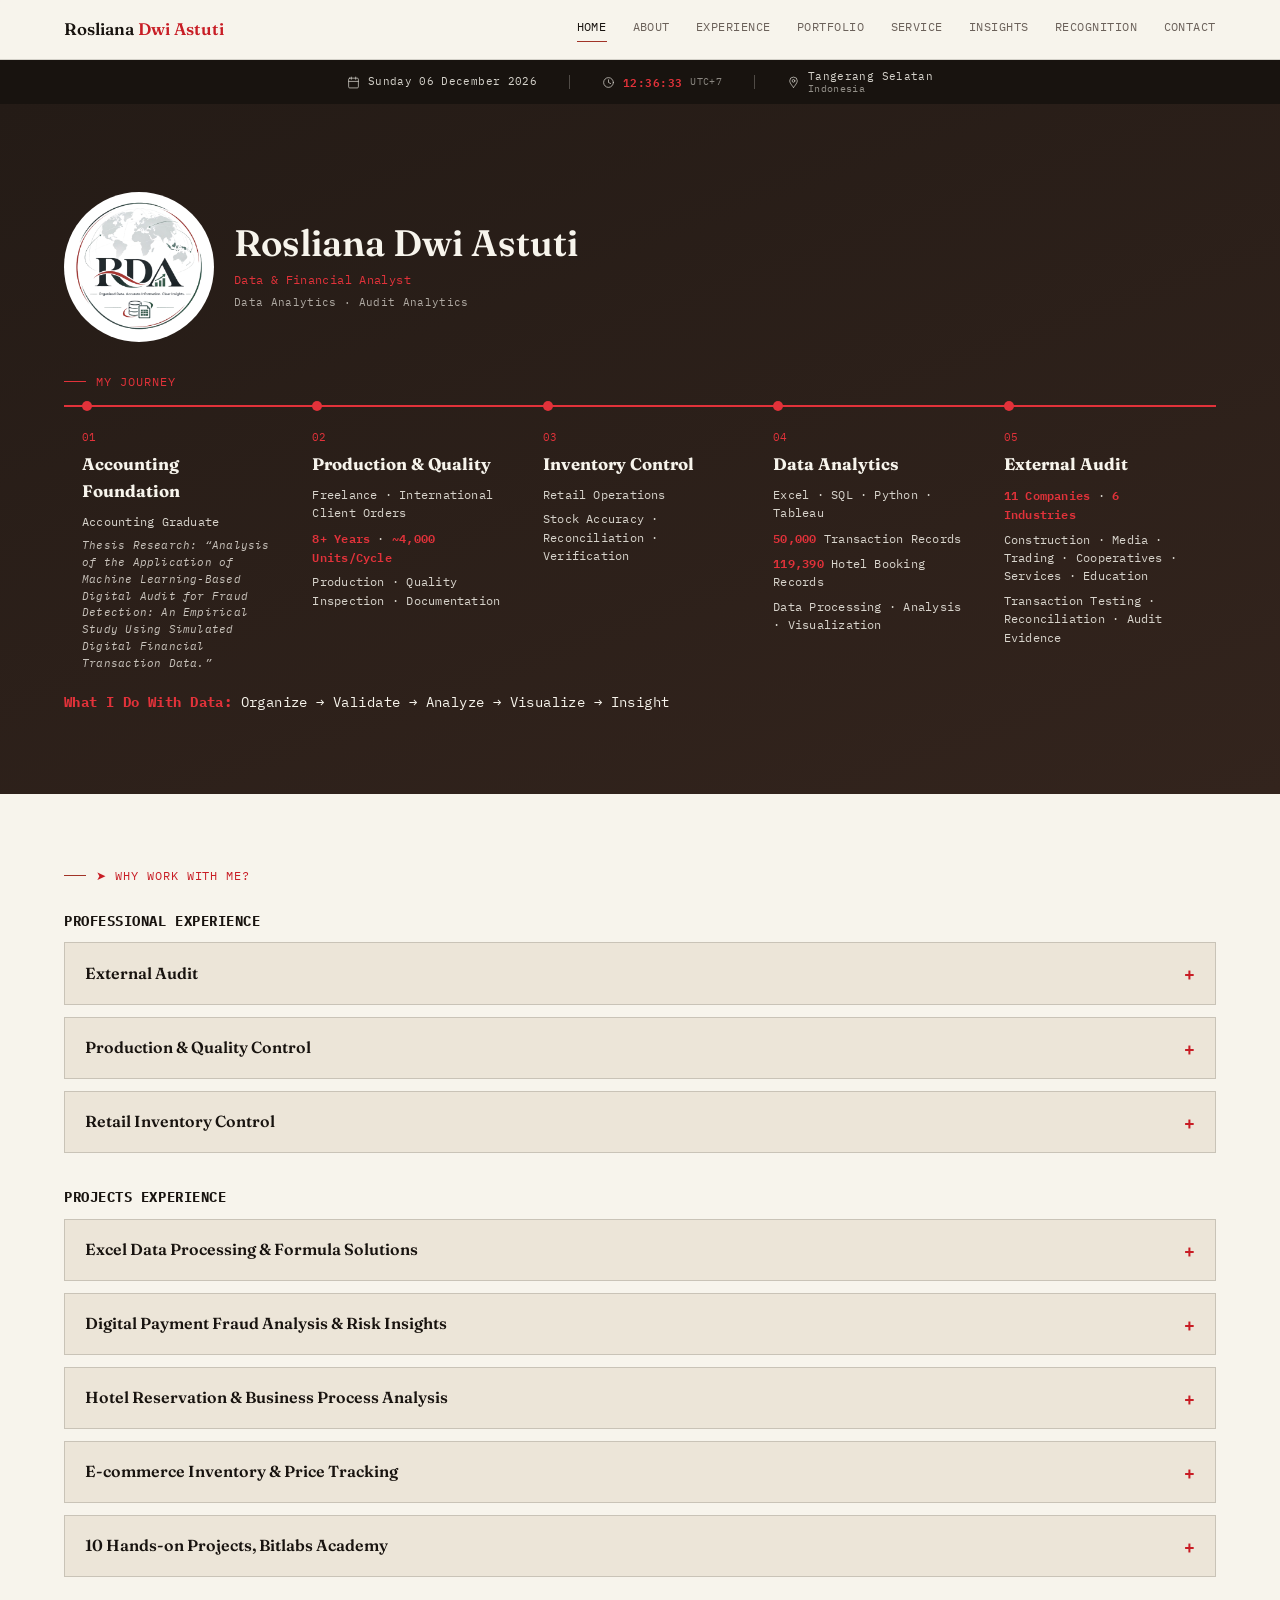
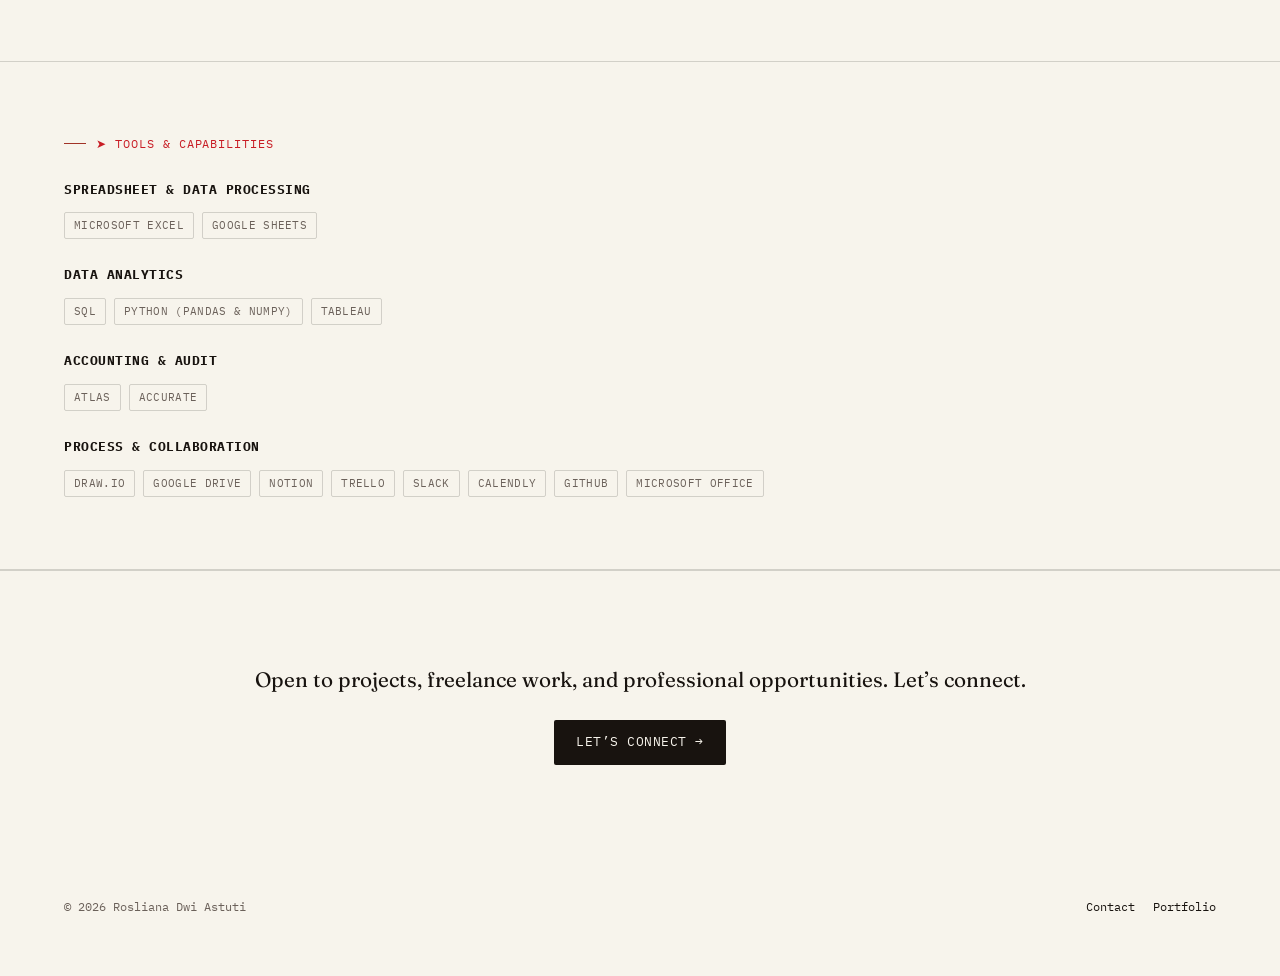
==== index.html @ bf55c3ec "Update index.html" ====
<!DOCTYPE html>
<html lang="en">
<head>
<meta charset="UTF-8">
<meta name="viewport" content="width=device-width, initial-scale=1.0">
<title>Rosliana Dwi Astuti | Data Processing &amp; Data Entry Specialist</title>
<meta name="description" content="Data & Financial Analyst with hands-on experience in external audit, data analytics, inventory control, and production operations.">
<link rel="stylesheet" href="style.css">
</head>
<body>

<header class="site-nav">
  <div class="nav-inner">
    <a href="index.html" class="brand">Rosliana <span>Dwi Astuti</span></a>
    <button class="nav-toggle" aria-label="Open menu">&#8801;</button>
    <nav class="links">
      <a href="index.html" class="active">Home</a>
      <a href="about.html">About</a>
      <a href="experience.html">Experience</a>
      <a href="portfolio.html">Portfolio</a>
      <a href="service.html">Service</a>
      <a href="insights.html">Insights</a>
      <a href="recognition.html">Recognition</a>
      <a href="contact.html">Contact</a>
    </nav>
  </div>
</header>

<div class="status-bar">
  <div class="status-bar-inner">
    <div class="status-item status-date">
      <span class="status-icon"><svg viewBox="0 0 24 24"><rect x="3" y="4" width="18" height="18" rx="2"></rect><line x1="16" y1="2" x2="16" y2="6"></line><line x1="8" y1="2" x2="8" y2="6"></line><line x1="3" y1="10" x2="21" y2="10"></line></svg></span>
      <span id="status-date-text">Wednesday, 10 September 2026</span>
    </div>
    <div class="status-sep"></div>
    <div class="status-item status-time">
      <span class="status-icon"><svg viewBox="0 0 24 24"><circle cx="12" cy="12" r="9"></circle><polyline points="12 7 12 12 16 14"></polyline></svg></span>
      <strong id="status-time-text">00:00:00</strong>
      <span class="status-tz">UTC+7</span>
    </div>
    <div class="status-sep"></div>
    <div class="status-item status-location">
      <span class="status-icon"><svg viewBox="0 0 24 24"><path d="M12 21s-7-7.5-7-12a7 7 0 0 1 14 0c0 4.5-7 12-7 12z"></path><circle cx="12" cy="9" r="2.5"></circle></svg></span>
      <span class="status-location-text"><span>Tangerang Selatan</span><span>Indonesia</span></span>
    </div>
  </div>
</div>

<section class="hero-dark">
  <div class="wrap">
    <div class="hero-profile">
      <div class="hero-photo hero-logo"><img src="logo.png" alt="RDA — Rosliana Dwi Astuti logo"></div>
      <div class="hero-name">
        <h1>Rosliana Dwi Astuti</h1>
        <div class="role">Data &amp; Financial Analyst</div>
        <div class="role-sub">Data Analytics &middot; Audit Analytics</div>
      </div>
    </div>

    <div class="ref" style="margin-top:30px;">MY JOURNEY</div>
    <div class="timeline">
      <div class="timeline-item">
        <span class="stage-num">01</span>
        <h4>Accounting Foundation</h4>
        <p>Accounting Graduate</p>
        <p class="thesis">Thesis Research: &ldquo;Analysis of the Application of Machine Learning-Based Digital Audit for Fraud Detection: An Empirical Study Using Simulated Digital Financial Transaction Data.&rdquo;</p>
      </div>
      <div class="timeline-item">
        <span class="stage-num">02</span>
        <h4>Production &amp; Quality</h4>
        <p>Freelance &middot; International Client Orders</p>
        <p><strong>8+ Years</strong> &middot; <strong>~4,000 Units/Cycle</strong></p>
        <p>Production &middot; Quality Inspection &middot; Documentation</p>
      </div>
      <div class="timeline-item">
        <span class="stage-num">03</span>
        <h4>Inventory Control</h4>
        <p>Retail Operations</p>
        <p>Stock Accuracy &middot; Reconciliation &middot; Verification</p>
      </div>
      <div class="timeline-item">
        <span class="stage-num">04</span>
        <h4>Data Analytics</h4>
        <p>Excel &middot; SQL &middot; Python &middot; Tableau</p>
        <p><strong>50,000</strong> Transaction Records</p>
        <p><strong>119,390</strong> Hotel Booking Records</p>
        <p>Data Processing &middot; Analysis &middot; Visualization</p>
      </div>
      <div class="timeline-item">
        <span class="stage-num">05</span>
        <h4>External Audit</h4>
        <p><strong>11 Companies</strong> &middot; <strong>6 Industries</strong></p>
        <p>Construction &middot; Media &middot; Trading &middot; Cooperatives &middot; Services &middot; Education</p>
        <p>Transaction Testing &middot; Reconciliation &middot; Audit Evidence</p>
      </div>
    </div>

    <p class="data-flow"><strong>What I Do With Data:</strong> Organize &rarr; Validate &rarr; Analyze &rarr; Visualize &rarr; Insight</p>
  </div>
</section>

<section class="block">
  <div class="wrap">
    <div class="ref">&#10148; WHY WORK WITH ME?</div>

    <h3 style="font-family:var(--font-mono); font-size:0.85rem; letter-spacing:0.04em; text-transform:uppercase; color:var(--navy); margin:26px 0 10px;">Professional Experience</h3>

    <details class="accordion">
      <summary>External Audit</summary>
      <div class="body">
        <p style="color:var(--slate); margin:0 0 8px;">11 companies &middot; 6 industries &middot; diverse business &amp; financial contexts</p>
        <p style="margin:0 0 16px;">Transaction Testing &middot; Reconciliation &middot; Document Verification &middot; Audit Evidence</p>
        <a href="experience.html" class="card-link">See full detail on the Experience page &rarr;</a>
      </div>
    </details>

    <details class="accordion">
      <summary>Production &amp; Quality Control</summary>
      <div class="body">
        <p style="color:var(--slate); margin:0 0 8px;">International client projects &middot; ~4,000 units/cycle &middot; 8+ years</p>
        <p style="margin:0 0 16px;">Production &middot; Quality Inspection &middot; Documentation &middot; Client Requirements</p>
        <a href="experience.html" class="card-link">See full detail on the Experience page &rarr;</a>
      </div>
    </details>

    <details class="accordion">
      <summary>Retail Inventory Control</summary>
      <div class="body">
        <p style="color:var(--slate); margin:0 0 8px;">Retail operations &middot; stock accuracy &middot; traceable records</p>
        <p style="margin:0 0 16px;">Stock Counting &middot; Reconciliation &middot; Verification &middot; Discrepancy Investigation</p>
        <a href="experience.html" class="card-link">See full detail on the Experience page &rarr;</a>
      </div>
    </details>

    <h3 style="font-family:var(--font-mono); font-size:0.85rem; letter-spacing:0.04em; text-transform:uppercase; color:var(--navy); margin:34px 0 10px;">Projects Experience</h3>

    <details class="accordion">
      <summary>Excel Data Processing &amp; Formula Solutions</summary>
      <div class="body">
        <p style="color:var(--slate); margin:0 0 8px;">Excel &amp; Google Sheets &middot; structured data &middot; formula based processing</p>
        <p style="margin:0 0 16px;">Data Entry &middot; Data Cleaning &middot; WhatsApp-to-Table &middot; Validation &middot; Reporting &middot; Interactive Monitoring</p>
        <a href="portfolio.html" class="card-link">See full detail on the Portfolio page &rarr;</a>
      </div>
    </details>

    <details class="accordion">
      <summary>Digital Payment Fraud Analysis &amp; Risk Insights</summary>
      <div class="body">
        <p style="color:var(--slate); margin:0 0 8px;">50,000 transaction records &middot; fraud risk analysis &middot; SQL monitoring</p>
        <p style="margin:0 0 16px;">Data Cleaning &middot; Feature Engineering &middot; Risk Indicators &middot; SQL Analysis</p>
        <a href="portfolio.html" class="card-link">See full detail on the Portfolio page &rarr;</a>
      </div>
    </details>

    <details class="accordion">
      <summary>Hotel Reservation &amp; Business Process Analysis</summary>
      <div class="body">
        <p style="color:var(--slate); margin:0 0 8px;">119,390 booking records &middot; Python &amp; SQL &middot; BPMN</p>
        <p style="margin:0 0 16px;">Cancellation Analysis &middot; Lead Time &middot; Special Requests &middot; Revenue &middot; Process Mapping</p>
        <a href="portfolio.html" class="card-link">See full detail on the Portfolio page &rarr;</a>
      </div>
    </details>

    <details class="accordion">
      <summary>E-commerce Inventory &amp; Price Tracking</summary>
      <div class="body">
        <p style="color:var(--slate); margin:0 0 8px;">Product, price &amp; transaction data &middot; Google Sheets</p>
        <p style="margin:0 0 16px;">Inventory Tracking &middot; Price Comparison &middot; Validation &middot; Interactive Client View</p>
        <a href="portfolio.html" class="card-link">See full detail on the Portfolio page &rarr;</a>
      </div>
    </details>

    <details class="accordion">
      <summary>10 Hands-on Projects, Bitlabs Academy</summary>
      <div class="body">
        <p style="color:var(--slate); margin:0 0 8px;">Excel &middot; SQL &middot; Python &middot; Tableau &middot; business problem solving</p>
        <p style="margin:0 0 16px;">Data Preparation &middot; Forecasting &middot; Clustering &middot; Visualization &middot; Dashboards</p>
        <a href="portfolio.html" class="card-link">See full detail on the Portfolio page &rarr;</a>
      </div>
    </details>
  </div>
</section>


<section class="block">
  <div class="wrap">
    <div class="ref">&#10148; TOOLS &amp; CAPABILITIES</div>

    <h3 style="font-family:var(--font-mono); font-size:0.8rem; letter-spacing:0.04em; text-transform:uppercase; color:var(--navy); margin:26px 0 10px;">Spreadsheet &amp; Data Processing</h3>
    <div class="tag-row">
      <span class="tag">Microsoft Excel</span>
      <span class="tag">Google Sheets</span>
    </div>

    <h3 style="font-family:var(--font-mono); font-size:0.8rem; letter-spacing:0.04em; text-transform:uppercase; color:var(--navy); margin:26px 0 10px;">Data Analytics</h3>
    <div class="tag-row">
      <span class="tag">SQL</span>
      <span class="tag">Python (Pandas &amp; NumPy)</span>
      <span class="tag">Tableau</span>
    </div>

    <h3 style="font-family:var(--font-mono); font-size:0.8rem; letter-spacing:0.04em; text-transform:uppercase; color:var(--navy); margin:26px 0 10px;">Accounting &amp; Audit</h3>
    <div class="tag-row">
      <span class="tag">ATLAS</span>
      <span class="tag">Accurate</span>
    </div>

    <h3 style="font-family:var(--font-mono); font-size:0.8rem; letter-spacing:0.04em; text-transform:uppercase; color:var(--navy); margin:26px 0 10px;">Process &amp; Collaboration</h3>
    <div class="tag-row">
      <span class="tag">draw.io</span>
      <span class="tag">Google Drive</span>
      <span class="tag">Notion</span>
      <span class="tag">Trello</span>
      <span class="tag">Slack</span>
      <span class="tag">Calendly</span>
        <span class="tag">GitHub</span>
      <span class="tag">Microsoft Office</span>
    </div>
  </div>
</section>

<section class="block" style="border-top:1px solid var(--line);">
  <div class="wrap" style="text-align:center; padding:20px 0;">
    <p style="font-family:var(--font-display); font-size:1.3rem; color:var(--navy); margin:0 0 24px;">Open to projects, freelance work, and professional opportunities. Let&rsquo;s connect.</p>
    <a href="contact.html" class="btn btn-primary">Let&rsquo;s Connect &rarr;</a>
  </div>
</section>

<footer>
  <div class="wrap foot-inner">
    <div class="copy">&copy; 2026 Rosliana Dwi Astuti</div>
    <div class="foot-links">
      <a href="contact.html">Contact</a>
      <a href="portfolio.html">Portfolio</a>
    </div>
  </div>
</footer>

<script src="script.js"></script>
</body>
</html>
---- style.css ----
/* ============================================================
   Rosliana Dwi Astuti — Portfolio
   Design system: "Working Ledger"
   Navy base, teal accent, amber highlight — inherited from the
   Audit & Data Insight Journey module series, adapted for a
   career portfolio.
   ============================================================ */

@import url('https://fonts.googleapis.com/css2?family=Fraunces:opsz,wght@9..144,400;9..144,500;9..144,600;9..144,700&family=IBM+Plex+Mono:wght@400;500;600&family=IBM+Plex+Sans:wght@400;500;600&display=swap');

:root {
  --navy: #18130f;
  --navy-deep: #0d0a08;
  --teal: #c81d25;
  --teal-light: #e2323a;
  --amber: #a13327;
  --paper: #f7f4ec;
  --paper-dim: #ece5d8;
  --ink: #1a1613;
  --slate: #6b615a;
  --line: rgba(24, 19, 15, 0.16);

  --font-display: 'Fraunces', serif;
  --font-body: 'IBM Plex Sans', sans-serif;
  --font-mono: 'IBM Plex Mono', monospace;
}

* { box-sizing: border-box; }

html { scroll-behavior: smooth; }

body {
  margin: 0;
  background: var(--paper);
  color: var(--ink);
  font-family: var(--font-body);
  line-height: 1.6;
  -webkit-font-smoothing: antialiased;
}

a { color: inherit; }

img { max-width: 100%; display: block; }

.wrap {
  width: 94%;
  max-width: 1880px;
  margin: 0 auto;
  padding: 0 clamp(16px, 2vw, 40px);
  box-sizing: border-box;
}

/* ---------- Ledger label / eyebrow ---------- */
.ref {
  font-family: var(--font-mono);
  font-size: 0.75rem;
  letter-spacing: 0.08em;
  color: var(--teal);
  text-transform: uppercase;
  display: flex;
  align-items: center;
  gap: 10px;
  margin-bottom: 14px;
}
.ref::before {
  content: '';
  width: 22px;
  height: 1px;
  background: var(--amber);
}

/* ---------- Nav ---------- */
header.site-nav {
  position: sticky;
  top: 0;
  z-index: 50;
  background: rgba(247, 244, 236, 0.92);
  backdrop-filter: blur(6px);
  border-bottom: 1px solid var(--line);
}
.nav-inner {
  width: 94%;
  max-width: 1880px;
  margin: 0 auto;
  padding: 16px clamp(16px, 2vw, 40px);
  display: flex;
  align-items: center;
  justify-content: space-between;
}
.brand {
  font-family: var(--font-display);
  font-weight: 600;
  font-size: 1.05rem;
  text-decoration: none;
  color: var(--navy);
}
.brand span { color: var(--teal); }
nav.links {
  display: flex;
  gap: 26px;
  font-family: var(--font-mono);
  font-size: 0.78rem;
  letter-spacing: 0.04em;
  text-transform: uppercase;
}
nav.links a {
  text-decoration: none;
  color: var(--slate);
  padding-bottom: 4px;
  border-bottom: 1px solid transparent;
  transition: color 0.2s, border-color 0.2s;
}
nav.links a:hover,
nav.links a.active {
  color: var(--navy);
  border-color: var(--amber);
}
.nav-toggle { display: none; }

/* ---------- Status bar (date / clock / location) ---------- */
.status-bar {
  width: 100%;
  background: var(--navy);
  color: rgba(247, 244, 236, 0.85);
}
.status-bar-inner {
  width: 94%;
  max-width: 1880px;
  margin: 0 auto;
  padding: 9px clamp(16px, 2vw, 40px);
  display: flex;
  align-items: center;
  justify-content: center;
  gap: 32px;
  flex-wrap: wrap;
  font-family: var(--font-mono);
  font-size: 0.7rem;
  letter-spacing: 0.03em;
}
.status-item {
  display: flex;
  align-items: center;
  gap: 8px;
  white-space: nowrap;
}
.status-icon {
  display: inline-flex;
  align-items: center;
  opacity: 0.85;
}
.status-icon svg {
  width: 13px;
  height: 13px;
  stroke: currentColor;
  fill: none;
  stroke-width: 1.6;
  stroke-linecap: round;
  stroke-linejoin: round;
}
.status-sep {
  width: 1px;
  height: 14px;
  background: rgba(247, 244, 236, 0.25);
}
.status-time strong { color: var(--teal-light); font-weight: 600; letter-spacing: 0.04em; }
.status-tz { opacity: 0.6; font-size: 0.62rem; }
.status-location-text { display: flex; flex-direction: column; line-height: 1.25; }
.status-location-text span:last-child { opacity: 0.65; font-size: 0.62rem; }
@media (max-width: 640px) {
  .status-bar-inner { gap: 16px; font-size: 0.62rem; padding: 8px 20px; }
  .status-sep { display: none; }
}

@media (max-width: 640px) {
  nav.links {
    position: fixed;
    top: 58px;
    left: 0;
    right: 0;
    background: var(--paper);
    border-bottom: 1px solid var(--line);
    flex-direction: column;
    gap: 0;
    max-height: 0;
    overflow: hidden;
    transition: max-height 0.25s ease;
  }
  nav.links.open {
    max-height: calc(100vh - 58px);
    overflow-y: auto;
  }
  nav.links a { padding: 14px 28px; border-bottom: 1px solid var(--line); }
  .nav-toggle {
    display: block;
    background: none;
    border: none;
    font-family: var(--font-mono);
    font-size: 1.3rem;
    color: var(--navy);
    cursor: pointer;
  }
}

/* ---------- Hero (light variant, used on inner pages) ---------- */
.hero {
  padding: 72px 0 64px;
  border-bottom: 1px double var(--line);
}
.hero h1 {
  font-family: var(--font-display);
  font-size: clamp(2.2rem, 5vw, 3.4rem);
  font-weight: 600;
  line-height: 1.12;
  margin: 0 0 20px;
  color: var(--navy);
}
.hero p.lede {
  font-size: 1.1rem;
  color: var(--slate);
  max-width: 56ch;
  margin: 0 0 32px;
}
.hero .cta-row { display: flex; gap: 16px; flex-wrap: wrap; }

/* ---------- Hero (dark, full-bleed, homepage) — modest photo ---------- */
.hero-dark {
  background: linear-gradient(160deg, #241b16 0%, #33241d 100%);
  padding: 88px 0 80px;
}
.hero-dark .ref { color: var(--teal-light); }
.hero-dark .ref::before { background: var(--teal-light); }

.hero-profile {
  display: flex;
  align-items: center;
  gap: 20px;
  margin-bottom: 26px;
}
.hero-photo {
  width: 88px;
  height: 88px;
  border-radius: 50%;
  border: 2px solid var(--teal-light);
  background: rgba(247, 244, 236, 0.06);
  display: flex;
  align-items: center;
  justify-content: center;
  overflow: hidden;
  flex-shrink: 0;
}
.hero-photo img { width: 100%; height: 100%; object-fit: cover; }
.hero-photo.hero-logo {
  width: 150px;
  height: 150px;
  border: none;
  background: transparent;
}
@media (max-width: 640px) {
  .hero-photo.hero-logo { width: 110px; height: 110px; }
}
.hero-photo .placeholder {
  font-family: var(--font-mono);
  font-size: 0.95rem;
  letter-spacing: 0.04em;
  color: rgba(247, 244, 236, 0.6);
}
.hero-name h1 {
  font-family: var(--font-display);
  font-size: clamp(1.7rem, 3.4vw, 2.3rem);
  font-weight: 600;
  color: var(--paper);
  margin: 0;
  line-height: 1.15;
}
.hero-name .role {
  font-family: var(--font-mono);
  font-size: 0.78rem;
  color: var(--teal-light);
  letter-spacing: 0.03em;
  margin-top: 6px;
}
.hero-name .role-sub {
  font-family: var(--font-mono);
  font-size: 0.7rem;
  color: rgba(247, 244, 236, 0.65);
  letter-spacing: 0.03em;
  margin-top: 4px;
}
.hero-dark .tagline {
  font-family: var(--font-display);
  font-size: clamp(1.5rem, 3.4vw, 2.1rem);
  font-weight: 500;
  color: var(--paper);
  line-height: 1.3;
  margin: 0 0 20px;
  max-width: 34ch;
}
.hero-dark p.lede {
  font-size: 1.02rem;
  color: rgba(247, 244, 236, 0.85);
  max-width: 62ch;
  margin: 0 0 32px;
}
.hero-dark .btn-primary { background: var(--teal); color: var(--paper); }
.hero-dark .btn-primary:hover { background: var(--teal-light); }
.hero-dark .btn-ghost { border-color: rgba(247, 244, 236, 0.5); color: var(--paper); }
.hero-dark .btn-ghost:hover { background: var(--paper); color: var(--navy); }

@media (max-width: 640px) {
  .hero-photo { width: 68px; height: 68px; }
}

/* ---------- Accordion (details/summary) ---------- */
details.accordion {
  border: 1px solid var(--line);
  background: var(--paper-dim);
  margin-bottom: 12px;
}
details.accordion summary {
  padding: 16px 20px;
  cursor: pointer;
  font-family: var(--font-display);
  font-weight: 600;
  font-size: 1rem;
  color: var(--navy);
  list-style: none;
  display: flex;
  align-items: center;
  justify-content: space-between;
  gap: 12px;
}
details.accordion summary::-webkit-details-marker { display: none; }
details.accordion summary::after {
  content: '+';
  font-family: var(--font-mono);
  font-size: 1.1rem;
  color: var(--teal);
  flex-shrink: 0;
}
details.accordion[open] summary::after { content: '\2212'; }
details.accordion summary .meta {
  font-family: var(--font-mono);
  font-size: 0.68rem;
  font-weight: 400;
  color: var(--slate);
  text-transform: uppercase;
  display: block;
  margin-top: 4px;
}
/* Title-only collapsed state, enforced consistently site-wide */
details.accordion:not([open]) summary .meta { display: none; }
details.accordion .body {
  padding: 0 20px 22px;
  animation: accordionOpen 0.22s ease;
}
details.accordion .body p,
.block > .wrap > p.intro,
.hero p.lede,
.hero-dark p.lede {
  max-width: none;
  text-align: justify;
  text-align-last: left;
}
@keyframes accordionOpen {
  from { opacity: 0; transform: translateY(-4px); }
  to { opacity: 1; transform: translateY(0); }
}
details.accordion summary {
  transition: color 0.15s ease;
}
details.accordion .body p { color: var(--ink); margin: 0 0 12px; }
details.accordion .body h4 {
  font-family: var(--font-mono);
  font-size: 0.72rem;
  text-transform: uppercase;
  letter-spacing: 0.04em;
  color: var(--teal);
  margin: 18px 0 8px;
}
details.accordion .body ul { margin: 0 0 10px; padding-left: 18px; }
details.accordion .body ul li { margin-bottom: 6px; }

/* ---------- Certificate / recognition list ---------- */
.cert-group { margin-bottom: 40px; }
.cert-group h3 {
  font-family: var(--font-display);
  font-size: 1.1rem;
  color: var(--navy);
  margin: 0 0 14px;
}
.cert-list { list-style: none; margin: 0; padding: 0; }
.cert-list li {
  padding: 12px 0;
  border-top: 1px solid var(--line);
  font-size: 0.95rem;
  color: var(--ink);
}
.cert-list li:last-child { border-bottom: 1px solid var(--line); }
.cert-list .cert-sub {
  display: block;
  font-family: var(--font-mono);
  font-size: 0.72rem;
  color: var(--slate);
  text-transform: uppercase;
  margin-top: 3px;
}

/* ---------- Two-column experience layout ---------- */
.exp-folder-link {
  font-family: var(--font-mono);
  font-size: 0.78rem;
  text-transform: uppercase;
  letter-spacing: 0.03em;
  color: var(--teal);
  text-decoration: none;
  border-bottom: 1px solid var(--teal);
  padding-bottom: 2px;
  display: inline-block;
  margin: -6px 0 30px;
}
.exp-group {
  display: grid;
  grid-template-columns: 190px 1fr;
  gap: 22px;
  padding: 28px 0;
  border-top: 1px solid var(--line);
  align-items: start;
}
.exp-group:first-of-type { border-top: 1px solid var(--line); }
.exp-category {
  font-family: var(--font-mono);
  font-size: 0.8rem;
  text-transform: uppercase;
  letter-spacing: 0.03em;
  color: var(--teal);
  padding-top: 16px;
}
.exp-items { display: flex; flex-direction: column; gap: 10px; }
.exp-items details.accordion .body details.accordion {
  margin-top: 12px;
  background: var(--paper);
}
.exp-items details.accordion .body details.accordion summary {
  font-size: 0.92rem;
}
@media (max-width: 700px) {
  .exp-group { grid-template-columns: 1fr; gap: 8px; padding: 22px 0; }
  .exp-category { padding-top: 0; }
}

/* ---------- Responsive multi-column grouping ---------- */
.cols-2 { display: grid; grid-template-columns: repeat(2, 1fr); gap: 24px; align-items: start; }
.cols-3 { display: grid; grid-template-columns: repeat(3, 1fr); gap: 24px; align-items: start; }
@media (max-width: 900px) {
  .cols-2, .cols-3 { grid-template-columns: 1fr; }
}

/* ---------- Top-level category accordions (Portfolio, Recognition) ---------- */
details.accordion.accordion-top {
  border: none;
  border-bottom: 1px solid var(--line);
  background: transparent;
  margin-bottom: 0;
}
details.accordion.accordion-top:first-of-type { border-top: 1px solid var(--line); }
details.accordion.accordion-top > summary {
  padding: 22px 0;
  font-family: var(--font-display);
  font-size: 1.3rem;
}
details.accordion.accordion-top > summary::after { font-size: 1.4rem; }
details.accordion.accordion-top > .body { padding: 0 0 30px; }
details.accordion.accordion-top > .body > .intro { margin-top: 0 !important; }

/* ---------- Journey timeline (Home hero) ---------- */
.timeline {
  display: flex;
  gap: 0;
  margin: 8px 0 0;
}
.timeline-item {
  flex: 1;
  position: relative;
  padding: 22px 18px 0;
  border-top: 2px solid var(--teal-light);
}
.timeline-item::before {
  content: '';
  position: absolute;
  top: -6px;
  left: 18px;
  width: 10px;
  height: 10px;
  border-radius: 50%;
  background: var(--teal-light);
}
.timeline-item h4 {
  font-family: var(--font-display);
  font-size: 1.05rem;
  color: var(--paper);
  margin: 0 0 8px;
}
.timeline-item p {
  font-family: var(--font-mono);
  font-size: 0.72rem;
  letter-spacing: 0.02em;
  color: rgba(247, 244, 236, 0.85);
  margin: 0 0 6px;
  line-height: 1.6;
}
.timeline-item p:last-child { margin-bottom: 0; }
.timeline-item p strong { color: var(--teal-light); font-weight: 600; }
.timeline-item p.thesis {
  color: rgba(247, 244, 236, 0.78);
  font-style: italic;
  font-size: 0.68rem;
  line-height: 1.55;
}
.timeline-item .stage-num {
  display: block;
  font-family: var(--font-mono);
  font-size: 0.68rem;
  color: var(--teal-light);
  margin-bottom: 4px;
}
@media (max-width: 900px) {
  .timeline { flex-direction: column; gap: 22px; }
  .timeline-item {
    padding: 0 0 0 20px;
    border-top: none;
    border-left: 2px solid var(--teal-light);
  }
  .timeline-item::before { top: 2px; left: -6px; }
}

/* ---------- Milestone stat strip (dark hero variant) ---------- */
.milestone-strip {
  display: grid;
  grid-template-columns: repeat(5, 1fr);
  gap: 1px;
  background: rgba(247, 244, 236, 0.12);
  margin: 34px 0 0;
}
.milestone-strip .stat { background: var(--navy-deep); padding: 18px 14px; }
.milestone-strip .num { font-family: var(--font-mono); font-size: 1.3rem; color: var(--teal-light); font-weight: 600; }
.milestone-strip .label { font-family: var(--font-mono); font-size: 0.62rem; color: rgba(247, 244, 236, 0.6); text-transform: uppercase; margin-top: 4px; line-height: 1.4; }
@media (max-width: 900px) {
  .milestone-strip { grid-template-columns: repeat(2, 1fr); }
}

/* ---------- Data flow line ---------- */
.data-flow {
  font-family: var(--font-mono);
  font-size: 0.85rem;
  letter-spacing: 0.03em;
  color: var(--paper);
  margin: 20px 0 0;
}
.data-flow strong { color: var(--teal-light); }

.focus-grid {
  display: grid;
  grid-template-columns: repeat(3, 1fr);
  gap: 20px;
}
@media (max-width: 760px) { .focus-grid { grid-template-columns: 1fr; } }
.focus-col {
  border: 1px solid var(--line);
  padding: 24px;
}
.focus-col .ref { margin-bottom: 14px; }
.focus-col ul { list-style: none; margin: 0; padding: 0; }
.focus-col ul li {
  padding: 7px 0;
  border-top: 1px solid var(--line);
  font-size: 0.9rem;
  color: var(--ink);
}
.focus-col ul li:first-child { border-top: none; }

.btn {
  display: inline-flex;
  align-items: center;
  gap: 8px;
  padding: 12px 22px;
  font-family: var(--font-mono);
  font-size: 0.8rem;
  letter-spacing: 0.04em;
  text-transform: uppercase;
  text-decoration: none;
  border-radius: 2px;
  transition: transform 0.15s ease, background 0.15s ease;
}
.btn-primary { background: var(--navy); color: var(--paper); }
.btn-primary:hover { background: var(--teal); transform: translateY(-1px); }
.btn-ghost { border: 1px solid var(--navy); color: var(--navy); }
.btn-ghost:hover { background: var(--navy); color: var(--paper); }

/* ---------- Stat strip (inline, light background) ---------- */
.stat-strip {
  display: grid;
  grid-template-columns: repeat(3, 1fr);
  border-top: 1px solid var(--line);
  border-bottom: 1px solid var(--line);
}
.stat {
  padding: 26px 24px;
  border-right: 1px solid var(--line);
}
.stat:last-child { border-right: none; }
.stat .num {
  font-family: var(--font-mono);
  font-size: 1.6rem;
  color: var(--navy);
  font-weight: 600;
}
.stat .label {
  font-family: var(--font-mono);
  font-size: 0.72rem;
  color: var(--slate);
  text-transform: uppercase;
  letter-spacing: 0.04em;
  margin-top: 6px;
}
@media (max-width: 640px) {
  .stat-strip { grid-template-columns: 1fr; }
  .stat { border-right: none; border-bottom: 1px solid var(--line); }
}

/* ---------- Stat card (floating, overlapping the dark hero) ---------- */
.stat-card {
  max-width: 560px;
  margin: 0 auto;
  transform: translateY(-44px);
  background: var(--paper);
  border: 1px solid var(--line);
  box-shadow: 0 18px 40px rgba(10, 28, 41, 0.18);
  display: grid;
  grid-template-columns: repeat(3, 1fr);
}
.stat-card .stat { padding: 24px 20px; }
.stat-card .num { font-size: 1.9rem; color: var(--teal); }
@media (max-width: 760px) {
  .stat-card { grid-template-columns: 1fr; margin: 0 20px; transform: translateY(-30px); }
  .stat-card .stat { border-right: none; border-bottom: 1px solid var(--line); }
}

/* ---------- Section ---------- */
section.block {
  padding: 72px 0;
  border-bottom: 1px solid var(--line);
}
section.block:last-of-type { border-bottom: none; }
.block h2 {
  font-family: var(--font-display);
  font-size: 1.9rem;
  color: var(--navy);
  margin: 0 0 30px;
}
.block p.intro {
  color: var(--slate);
  max-width: 62ch;
  margin: -14px 0 34px;
}

/* ---------- Card / entry ---------- */
.entry {
  padding: 26px 0;
  border-top: 1px solid var(--line);
  display: grid;
  grid-template-columns: 140px 1fr;
  gap: 22px;
}
.entry:first-of-type { border-top: 1px solid var(--line); }
.entry .when {
  font-family: var(--font-mono);
  font-size: 0.78rem;
  color: var(--teal);
  padding-top: 3px;
}
.entry h3 {
  font-family: var(--font-display);
  font-size: 1.2rem;
  margin: 0 0 6px;
  color: var(--navy);
}
.entry .org {
  font-size: 0.85rem;
  color: var(--slate);
  margin-bottom: 10px;
}
.entry ul {
  margin: 10px 0 0;
  padding-left: 18px;
  color: var(--ink);
}
.entry ul li { margin-bottom: 6px; }
.tag-row { display: flex; gap: 8px; flex-wrap: wrap; margin-top: 12px; }
.tag {
  font-family: var(--font-mono);
  font-size: 0.68rem;
  letter-spacing: 0.03em;
  text-transform: uppercase;
  border: 1px solid var(--line);
  padding: 4px 9px;
  border-radius: 2px;
  color: var(--slate);
}
@media (max-width: 640px) {
  .entry { grid-template-columns: 1fr; gap: 6px; }
}

/* ---------- Project grid ---------- */
.grid {
  display: grid;
  grid-template-columns: repeat(2, 1fr);
  gap: 20px;
}
@media (max-width: 640px) { .grid { grid-template-columns: 1fr; } }

.card {
  border: 1px solid var(--line);
  padding: 26px;
  background: var(--paper-dim);
  transition: border-color 0.2s;
}
.card:hover { border-color: var(--teal); }
.card .ref { margin-bottom: 18px; }
.card h3 {
  font-family: var(--font-display);
  font-size: 1.15rem;
  margin: 0 0 10px;
  color: var(--navy);
}
.card p { color: var(--slate); font-size: 0.92rem; margin: 0 0 16px; }
.card a.card-link {
  font-family: var(--font-mono);
  font-size: 0.75rem;
  text-transform: uppercase;
  letter-spacing: 0.04em;
  color: var(--teal);
  text-decoration: none;
  border-bottom: 1px solid var(--teal);
  padding-bottom: 2px;
}

/* ---------- Placeholder note ---------- */
.note {
  font-family: var(--font-mono);
  font-size: 0.72rem;
  color: var(--amber);
  background: rgba(217, 164, 65, 0.1);
  border: 1px dashed var(--amber);
  padding: 8px 12px;
  margin-top: 10px;
  display: inline-block;
}

/* ---------- Footer ---------- */
footer {
  padding: 40px 0 60px;
}
footer .foot-inner {
  display: flex;
  justify-content: space-between;
  align-items: center;
  flex-wrap: wrap;
  gap: 14px;
}
footer .copy {
  font-family: var(--font-mono);
  font-size: 0.75rem;
  color: var(--slate);
}
footer .foot-links {
  display: flex;
  gap: 18px;
  font-family: var(--font-mono);
  font-size: 0.75rem;
}
footer .foot-links a { text-decoration: none; color: var(--navy); }

/* ---------- Contact form ---------- */
form.contact-form { display: grid; gap: 18px; max-width: 480px; }
form.contact-form label {
  font-family: var(--font-mono);
  font-size: 0.72rem;
  text-transform: uppercase;
  letter-spacing: 0.04em;
  color: var(--slate);
  display: block;
  margin-bottom: 6px;
}
form.contact-form input,
form.contact-form textarea {
  width: 100%;
  padding: 12px 14px;
  border: 1px solid var(--line);
  background: var(--paper);
  font-family: var(--font-body);
  font-size: 0.95rem;
  color: var(--ink);
  border-radius: 2px;
}
form.contact-form input:focus,
form.contact-form textarea:focus {
  outline: 2px solid var(--teal);
  outline-offset: 1px;
}
form.contact-form button {
  justify-self: start;
  border: none;
  cursor: pointer;
}

@media (prefers-reduced-motion: reduce) {
  html { scroll-behavior: auto; }
  * { transition: none !important; }
}

/* ============================================================
   Portfolio page — flat, title-first index
   Scoped additions only; nothing above this line was changed,
   so every other page keeps its current look untouched.
   ============================================================ */

/* Container: one continuous index, not five stacked "sections" */
.portfolio-index {
  padding: 36px 0 64px;
}

/* Intro paragraph replaces the old big "Featured Work" hero */
.portfolio-lede {
  color: var(--slate);
  font-size: 1.05rem;
  max-width: 72ch;
  margin: 0 0 30px;
}

/* The 5 top-level categories: same width, height, border, type,
   "+" position and animation — just tighter vertical rhythm so
   they read as one list instead of five separate page sections */
.portfolio-index .accordion-top {
  border-bottom: 1px solid var(--line);
}
.portfolio-index .accordion-top:first-of-type {
  border-top: 1px solid var(--line);
}
.portfolio-index .accordion-top > summary {
  padding: 15px 4px;
  font-size: 1.05rem;
}
.portfolio-index .accordion-top > summary::after {
  font-size: 1.15rem;
}
.portfolio-index .accordion-top > .body {
  padding: 0 4px 24px;
}
.portfolio-index .accordion-top > .body > .intro {
  margin: 0 0 20px !important;
}

/* CTA row at the bottom, kept close to the last category */
.portfolio-cta {
  text-align: center;
  padding: 28px 0 4px;
}
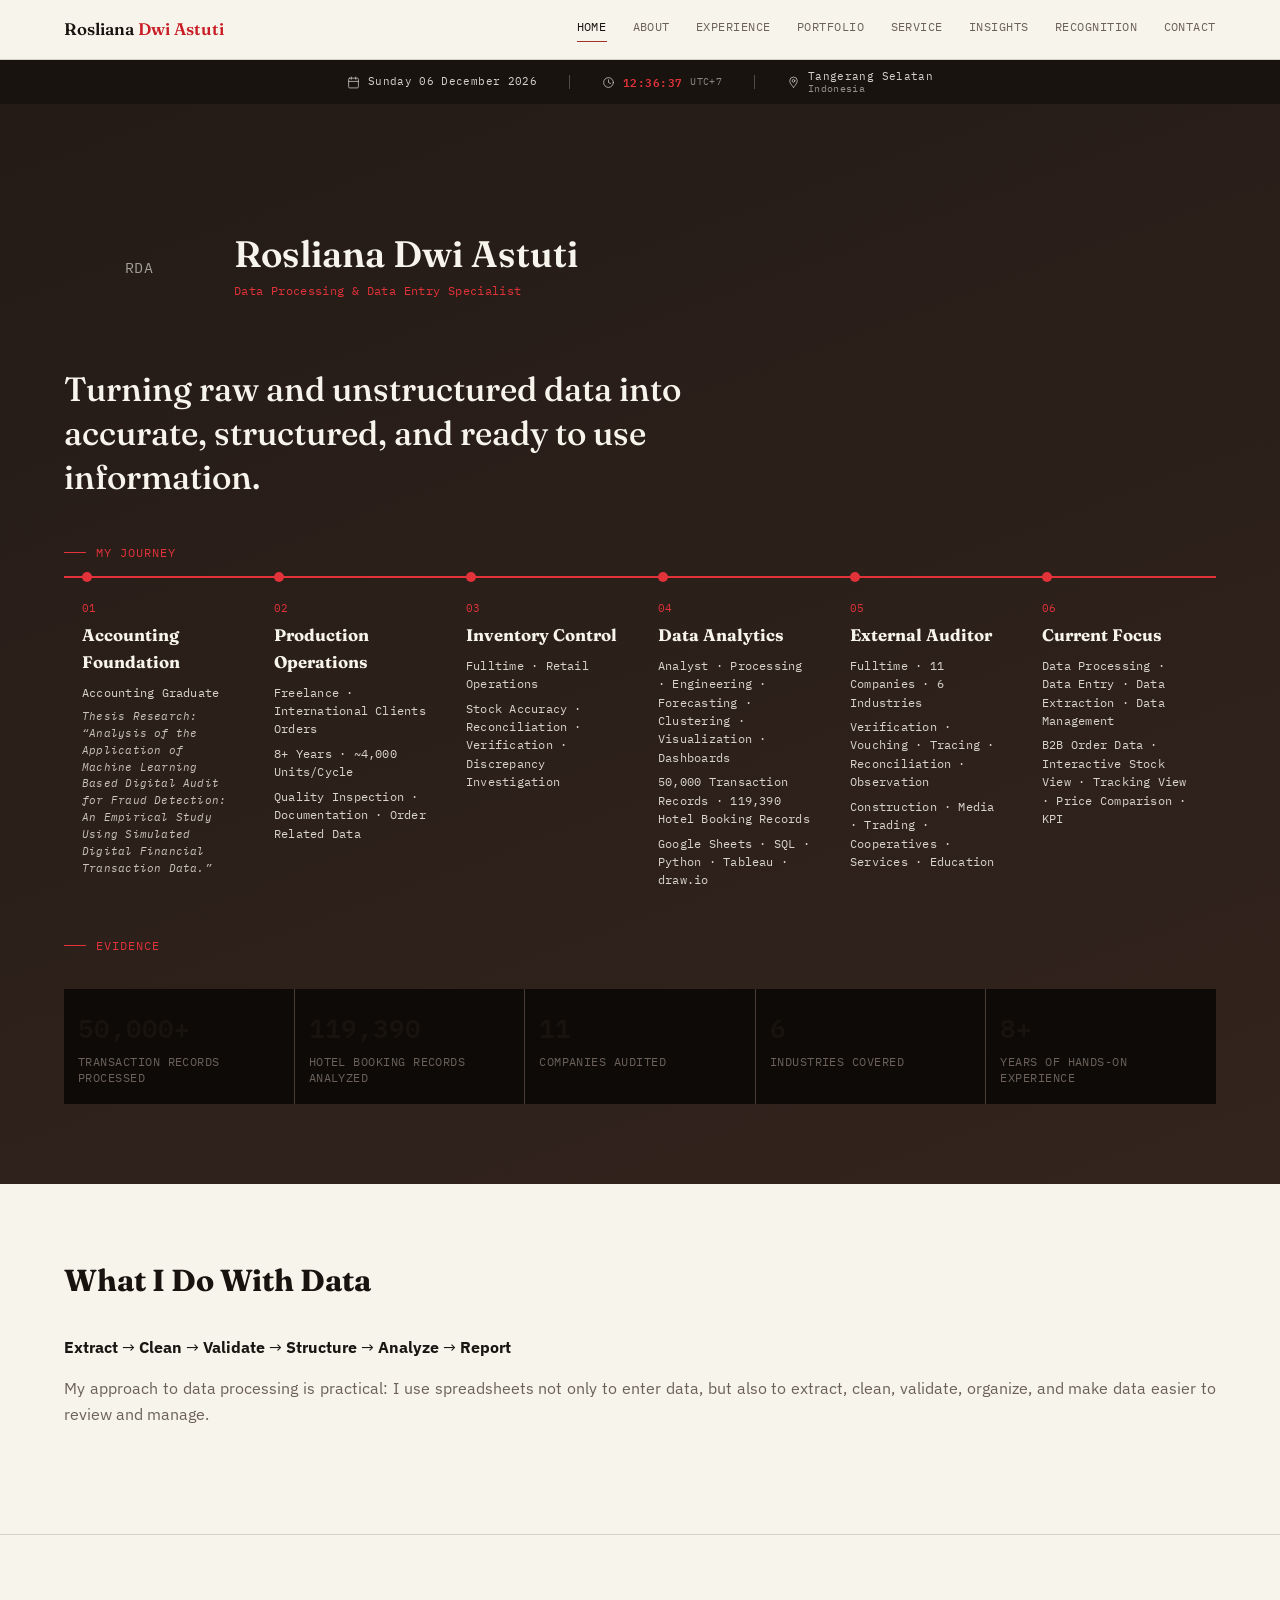
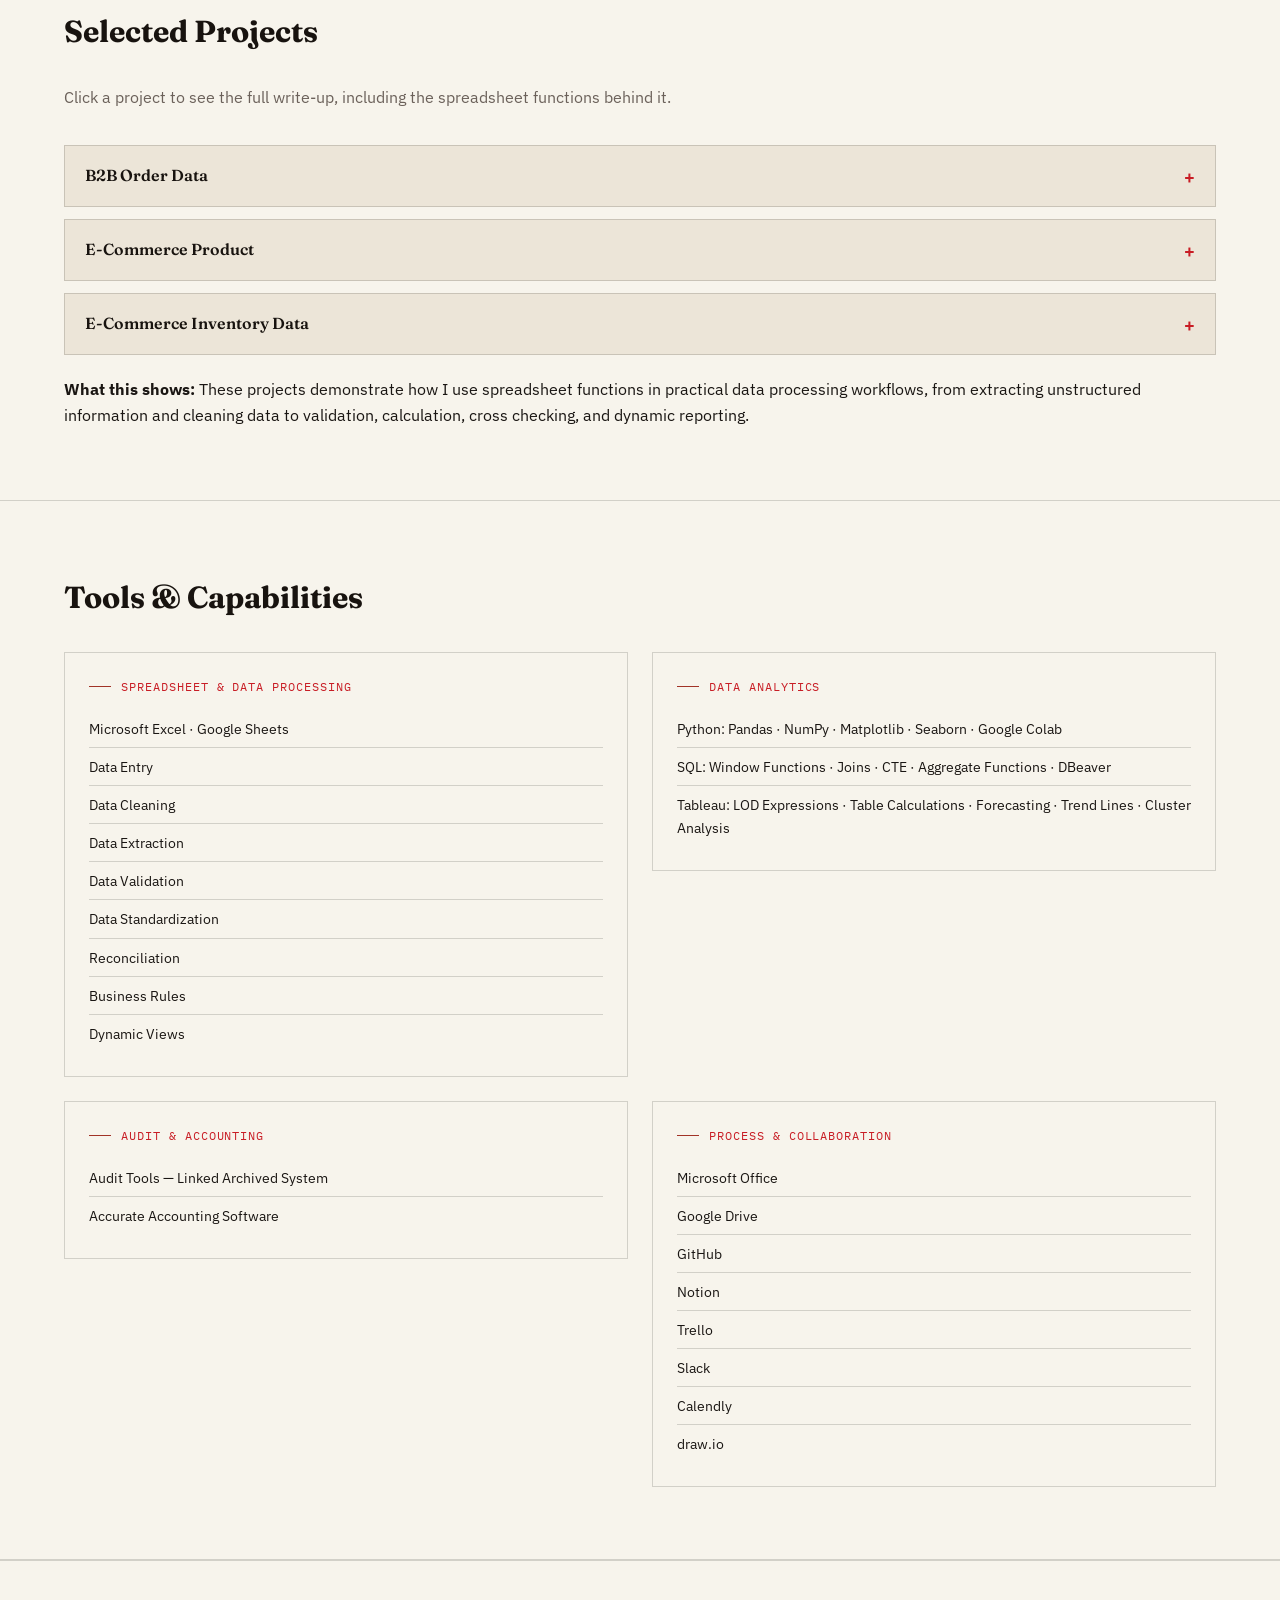
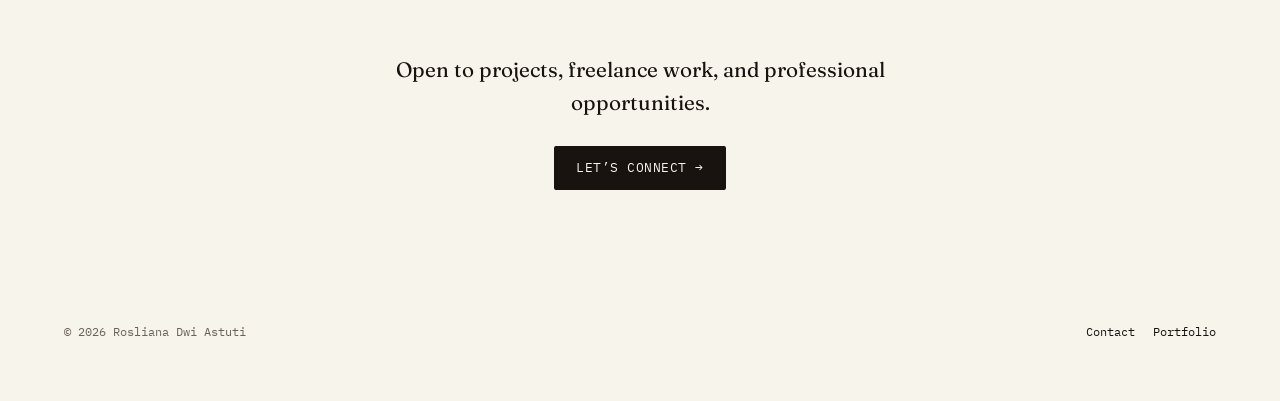
==== commit 6a01df52: "Update index.html" ====
--- a/index.html
+++ b/index.html
@@ -3,8 +3,8 @@
 <head>
 <meta charset="UTF-8">
 <meta name="viewport" content="width=device-width, initial-scale=1.0">
-<title>Rosliana Dwi Astuti | Data Processing &amp; Data Entry Specialist</title>
-<meta name="description" content="Data & Financial Analyst with hands-on experience in external audit, data analytics, inventory control, and production operations.">
+<title>Rosliana Dwi Astuti — Data Processing &amp; Data Entry Specialist</title>
+<meta name="description" content="Turning raw and unstructured data into accurate, structured, and ready to use information. Data Processing & Data Entry Specialist.">
 <link rel="stylesheet" href="style.css">
 </head>
 <body>
@@ -46,182 +46,240 @@
   </div>
 </div>
 
+<!-- ============================================================
+     WHO I AM + JOURNEY + EVIDENCE (dark hero)
+     ============================================================ -->
 <section class="hero-dark">
   <div class="wrap">
+
     <div class="hero-profile">
-      <div class="hero-photo hero-logo"><img src="logo.png" alt="RDA — Rosliana Dwi Astuti logo"></div>
+      <div class="hero-photo hero-logo">
+        <span class="placeholder">RDA</span>
+      </div>
       <div class="hero-name">
         <h1>Rosliana Dwi Astuti</h1>
-        <div class="role">Data &amp; Financial Analyst</div>
-        <div class="role-sub">Data Analytics &middot; Audit Analytics</div>
-      </div>
-    </div>
-
-    <div class="ref" style="margin-top:30px;">MY JOURNEY</div>
+        <div class="role">Data Processing &amp; Data Entry Specialist</div>
+      </div>
+    </div>
+
+    <p class="tagline">Turning raw and unstructured data into accurate, structured, and ready to use information.</p>
+
+    <div class="ref" style="margin-top:44px;">MY JOURNEY</div>
     <div class="timeline">
+
       <div class="timeline-item">
         <span class="stage-num">01</span>
         <h4>Accounting Foundation</h4>
         <p>Accounting Graduate</p>
-        <p class="thesis">Thesis Research: &ldquo;Analysis of the Application of Machine Learning-Based Digital Audit for Fraud Detection: An Empirical Study Using Simulated Digital Financial Transaction Data.&rdquo;</p>
-      </div>
+        <p class="thesis">Thesis Research: &ldquo;Analysis of the Application of Machine Learning Based Digital Audit for Fraud Detection: An Empirical Study Using Simulated Digital Financial Transaction Data.&rdquo;</p>
+      </div>
+
       <div class="timeline-item">
         <span class="stage-num">02</span>
-        <h4>Production &amp; Quality</h4>
-        <p>Freelance &middot; International Client Orders</p>
-        <p><strong>8+ Years</strong> &middot; <strong>~4,000 Units/Cycle</strong></p>
-        <p>Production &middot; Quality Inspection &middot; Documentation</p>
-      </div>
+        <h4>Production Operations</h4>
+        <p>Freelance &middot; International Clients Orders</p>
+        <p>8+ Years &middot; ~4,000 Units/Cycle</p>
+        <p>Quality Inspection &middot; Documentation &middot; Order Related Data</p>
+      </div>
+
       <div class="timeline-item">
         <span class="stage-num">03</span>
         <h4>Inventory Control</h4>
-        <p>Retail Operations</p>
-        <p>Stock Accuracy &middot; Reconciliation &middot; Verification</p>
-      </div>
+        <p>Fulltime &middot; Retail Operations</p>
+        <p>Stock Accuracy &middot; Reconciliation &middot; Verification &middot; Discrepancy Investigation</p>
+      </div>
+
       <div class="timeline-item">
         <span class="stage-num">04</span>
         <h4>Data Analytics</h4>
-        <p>Excel &middot; SQL &middot; Python &middot; Tableau</p>
-        <p><strong>50,000</strong> Transaction Records</p>
-        <p><strong>119,390</strong> Hotel Booking Records</p>
-        <p>Data Processing &middot; Analysis &middot; Visualization</p>
-      </div>
+        <p>Analyst &middot; Processing &middot; Engineering &middot; Forecasting &middot; Clustering &middot; Visualization &middot; Dashboards</p>
+        <p>50,000 Transaction Records &middot; 119,390 Hotel Booking Records</p>
+        <p>Google Sheets &middot; SQL &middot; Python &middot; Tableau &middot; draw.io</p>
+      </div>
+
       <div class="timeline-item">
         <span class="stage-num">05</span>
-        <h4>External Audit</h4>
-        <p><strong>11 Companies</strong> &middot; <strong>6 Industries</strong></p>
+        <h4>External Auditor</h4>
+        <p>Fulltime &middot; 11 Companies &middot; 6 Industries</p>
+        <p>Verification &middot; Vouching &middot; Tracing &middot; Reconciliation &middot; Observation</p>
         <p>Construction &middot; Media &middot; Trading &middot; Cooperatives &middot; Services &middot; Education</p>
-        <p>Transaction Testing &middot; Reconciliation &middot; Audit Evidence</p>
-      </div>
-    </div>
-
-    <p class="data-flow"><strong>What I Do With Data:</strong> Organize &rarr; Validate &rarr; Analyze &rarr; Visualize &rarr; Insight</p>
-  </div>
-</section>
-
+      </div>
+
+      <div class="timeline-item">
+        <span class="stage-num">06</span>
+        <h4>Current Focus</h4>
+        <p>Data Processing &middot; Data Entry &middot; Data Extraction &middot; Data Management</p>
+        <p>B2B Order Data &middot; Interactive Stock View &middot; Tracking View &middot; Price Comparison &middot; KPI</p>
+      </div>
+
+    </div>
+
+    <div class="ref" style="margin-top:46px;">EVIDENCE</div>
+    <div class="milestone-strip">
+      <div class="stat">
+        <div class="num">50,000+</div>
+        <div class="label">Transaction Records Processed</div>
+      </div>
+      <div class="stat">
+        <div class="num">119,390</div>
+        <div class="label">Hotel Booking Records Analyzed</div>
+      </div>
+      <div class="stat">
+        <div class="num">11</div>
+        <div class="label">Companies Audited</div>
+      </div>
+      <div class="stat">
+        <div class="num">6</div>
+        <div class="label">Industries Covered</div>
+      </div>
+      <div class="stat">
+        <div class="num">8+</div>
+        <div class="label">Years of Hands-On Experience</div>
+      </div>
+    </div>
+
+  </div>
+</section>
+
+<!-- ============================================================
+     WHAT I DO
+     ============================================================ -->
 <section class="block">
   <div class="wrap">
-    <div class="ref">&#10148; WHY WORK WITH ME?</div>
-
-    <h3 style="font-family:var(--font-mono); font-size:0.85rem; letter-spacing:0.04em; text-transform:uppercase; color:var(--navy); margin:26px 0 10px;">Professional Experience</h3>
+    <h2>What I Do With Data</h2>
+    <p class="flow-line"><strong>Extract</strong> &rarr; <strong>Clean</strong> &rarr; <strong>Validate</strong> &rarr; <strong>Structure</strong> &rarr; <strong>Analyze</strong> &rarr; <strong>Report</strong></p>
+    <p class="intro" style="margin-top:0;">My approach to data processing is practical: I use spreadsheets not only to enter data, but also to extract, clean, validate, organize, and make data easier to review and manage.</p>
+  </div>
+</section>
+
+<!-- ============================================================
+     SELECTED PROJECTS
+     ============================================================ -->
+<section class="block">
+  <div class="wrap">
+    <h2>Selected Projects</h2>
+    <p class="intro" style="margin-top:0;">Click a project to see the full write-up, including the spreadsheet functions behind it.</p>
 
     <details class="accordion">
-      <summary>External Audit</summary>
+      <summary>B2B Order Data
+        <span class="meta">Validation &amp; Extraction</span>
+      </summary>
       <div class="body">
-        <p style="color:var(--slate); margin:0 0 8px;">11 companies &middot; 6 industries &middot; diverse business &amp; financial contexts</p>
-        <p style="margin:0 0 16px;">Transaction Testing &middot; Reconciliation &middot; Document Verification &middot; Audit Evidence</p>
-        <a href="experience.html" class="card-link">See full detail on the Experience page &rarr;</a>
+        <p>Processed unstructured WhatsApp orders and transformed them into structured order data while checking product information, pricing, quantities, and MOQ requirements.</p>
+        <h4>Key Functions</h4>
+        <ul>
+          <li><strong>REGEXMATCH / REGEXEXTRACT / REGEXREPLACE</strong> &mdash; extract and standardize product names, quantities, and units from unstructured WhatsApp messages.</li>
+          <li><strong>XLOOKUP</strong> &mdash; match order items with reference product and pricing data.</li>
+          <li><strong>IFERROR</strong> &mdash; handle lookup and validation errors without disrupting the output.</li>
+          <li><strong>SUMIF</strong> &mdash; support order calculations and business rule checks.</li>
+          <li><strong>Conditional logic</strong> &mdash; flag pricing, MOQ, and other order issues for review.</li>
+        </ul>
       </div>
     </details>
 
     <details class="accordion">
-      <summary>Production &amp; Quality Control</summary>
+      <summary>E-Commerce Product
+        <span class="meta">Data Entry &amp; Organization</span>
+      </summary>
       <div class="body">
-        <p style="color:var(--slate); margin:0 0 8px;">International client projects &middot; ~4,000 units/cycle &middot; 8+ years</p>
-        <p style="margin:0 0 16px;">Production &middot; Quality Inspection &middot; Documentation &middot; Client Requirements</p>
-        <a href="experience.html" class="card-link">See full detail on the Experience page &rarr;</a>
+        <p>Cleaned, standardized, and validated product data while creating a structured product master, data quality checks, KPI summaries, and an interactive stock view.</p>
+        <h4>Key Functions</h4>
+        <ul>
+          <li><strong>BYCOL + LAMBDA</strong> &mdash; perform structured data quality checks across columns.</li>
+          <li><strong>TRIM / CLEAN / PROPER / EXACT</strong> &mdash; clean and standardize inconsistent product information.</li>
+          <li><strong>FILTER + LEFT + IF</strong> &mdash; apply validation rules and identify records requiring attention.</li>
+          <li><strong>COUNTBLANK + TEXTJOIN</strong> &mdash; identify and summarize missing information.</li>
+          <li><strong>ARRAYFORMULA + CHOOSECOLS + FILTER</strong> &mdash; create dynamic and focused data views.</li>
+          <li><strong>SUMIF / COUNTIF / SUMPRODUCT</strong> &mdash; calculate inventory and KPI metrics.</li>
+        </ul>
       </div>
     </details>
 
     <details class="accordion">
-      <summary>Retail Inventory Control</summary>
+      <summary>E-Commerce Inventory Data
+        <span class="meta">Tracking &amp; Price Comparison</span>
+      </summary>
       <div class="body">
-        <p style="color:var(--slate); margin:0 0 8px;">Retail operations &middot; stock accuracy &middot; traceable records</p>
-        <p style="margin:0 0 16px;">Stock Counting &middot; Reconciliation &middot; Verification &middot; Discrepancy Investigation</p>
-        <a href="experience.html" class="card-link">See full detail on the Experience page &rarr;</a>
+        <p>Processed transaction data to calculate current inventory, track stock status, and compare product prices across platforms.</p>
+        <h4>Key Functions</h4>
+        <ul>
+          <li><strong>SUMIFS</strong> &mdash; calculate inventory quantities from transaction data based on multiple conditions.</li>
+          <li><strong>XLOOKUP</strong> &mdash; cross check product and SKU information between datasets.</li>
+          <li><strong>INDEX + MATCH</strong> &mdash; retrieve corresponding prices for cross platform comparison.</li>
+          <li><strong>BYCOL + LAMBDA</strong> &mdash; perform structured data quality checks.</li>
+          <li><strong>FILTER</strong> &mdash; create focused inventory and price comparison views.</li>
+          <li><strong>ARRAYFORMULA</strong> &mdash; automate calculations across dynamic data ranges.</li>
+        </ul>
       </div>
     </details>
 
-    <h3 style="font-family:var(--font-mono); font-size:0.85rem; letter-spacing:0.04em; text-transform:uppercase; color:var(--navy); margin:34px 0 10px;">Projects Experience</h3>
-
-    <details class="accordion">
-      <summary>Excel Data Processing &amp; Formula Solutions</summary>
-      <div class="body">
-        <p style="color:var(--slate); margin:0 0 8px;">Excel &amp; Google Sheets &middot; structured data &middot; formula based processing</p>
-        <p style="margin:0 0 16px;">Data Entry &middot; Data Cleaning &middot; WhatsApp-to-Table &middot; Validation &middot; Reporting &middot; Interactive Monitoring</p>
-        <a href="portfolio.html" class="card-link">See full detail on the Portfolio page &rarr;</a>
-      </div>
-    </details>
-
-    <details class="accordion">
-      <summary>Digital Payment Fraud Analysis &amp; Risk Insights</summary>
-      <div class="body">
-        <p style="color:var(--slate); margin:0 0 8px;">50,000 transaction records &middot; fraud risk analysis &middot; SQL monitoring</p>
-        <p style="margin:0 0 16px;">Data Cleaning &middot; Feature Engineering &middot; Risk Indicators &middot; SQL Analysis</p>
-        <a href="portfolio.html" class="card-link">See full detail on the Portfolio page &rarr;</a>
-      </div>
-    </details>
-
-    <details class="accordion">
-      <summary>Hotel Reservation &amp; Business Process Analysis</summary>
-      <div class="body">
-        <p style="color:var(--slate); margin:0 0 8px;">119,390 booking records &middot; Python &amp; SQL &middot; BPMN</p>
-        <p style="margin:0 0 16px;">Cancellation Analysis &middot; Lead Time &middot; Special Requests &middot; Revenue &middot; Process Mapping</p>
-        <a href="portfolio.html" class="card-link">See full detail on the Portfolio page &rarr;</a>
-      </div>
-    </details>
-
-    <details class="accordion">
-      <summary>E-commerce Inventory &amp; Price Tracking</summary>
-      <div class="body">
-        <p style="color:var(--slate); margin:0 0 8px;">Product, price &amp; transaction data &middot; Google Sheets</p>
-        <p style="margin:0 0 16px;">Inventory Tracking &middot; Price Comparison &middot; Validation &middot; Interactive Client View</p>
-        <a href="portfolio.html" class="card-link">See full detail on the Portfolio page &rarr;</a>
-      </div>
-    </details>
-
-    <details class="accordion">
-      <summary>10 Hands-on Projects, Bitlabs Academy</summary>
-      <div class="body">
-        <p style="color:var(--slate); margin:0 0 8px;">Excel &middot; SQL &middot; Python &middot; Tableau &middot; business problem solving</p>
-        <p style="margin:0 0 16px;">Data Preparation &middot; Forecasting &middot; Clustering &middot; Visualization &middot; Dashboards</p>
-        <a href="portfolio.html" class="card-link">See full detail on the Portfolio page &rarr;</a>
-      </div>
-    </details>
-  </div>
-</section>
-
-
+    <p style="color:var(--ink); margin:22px 0 0;"><strong>What this shows:</strong> These projects demonstrate how I use spreadsheet functions in practical data processing workflows, from extracting unstructured information and cleaning data to validation, calculation, cross checking, and dynamic reporting.</p>
+  </div>
+</section>
+
+<!-- ============================================================
+     TOOLS
+     ============================================================ -->
 <section class="block">
   <div class="wrap">
-    <div class="ref">&#10148; TOOLS &amp; CAPABILITIES</div>
-
-    <h3 style="font-family:var(--font-mono); font-size:0.8rem; letter-spacing:0.04em; text-transform:uppercase; color:var(--navy); margin:26px 0 10px;">Spreadsheet &amp; Data Processing</h3>
-    <div class="tag-row">
-      <span class="tag">Microsoft Excel</span>
-      <span class="tag">Google Sheets</span>
-    </div>
-
-    <h3 style="font-family:var(--font-mono); font-size:0.8rem; letter-spacing:0.04em; text-transform:uppercase; color:var(--navy); margin:26px 0 10px;">Data Analytics</h3>
-    <div class="tag-row">
-      <span class="tag">SQL</span>
-      <span class="tag">Python (Pandas &amp; NumPy)</span>
-      <span class="tag">Tableau</span>
-    </div>
-
-    <h3 style="font-family:var(--font-mono); font-size:0.8rem; letter-spacing:0.04em; text-transform:uppercase; color:var(--navy); margin:26px 0 10px;">Accounting &amp; Audit</h3>
-    <div class="tag-row">
-      <span class="tag">ATLAS</span>
-      <span class="tag">Accurate</span>
-    </div>
-
-    <h3 style="font-family:var(--font-mono); font-size:0.8rem; letter-spacing:0.04em; text-transform:uppercase; color:var(--navy); margin:26px 0 10px;">Process &amp; Collaboration</h3>
-    <div class="tag-row">
-      <span class="tag">draw.io</span>
-      <span class="tag">Google Drive</span>
-      <span class="tag">Notion</span>
-      <span class="tag">Trello</span>
-      <span class="tag">Slack</span>
-      <span class="tag">Calendly</span>
-        <span class="tag">GitHub</span>
-      <span class="tag">Microsoft Office</span>
-    </div>
-  </div>
-</section>
-
+    <h2>Tools &amp; Capabilities</h2>
+
+    <div class="cols-2">
+      <div class="focus-col">
+        <div class="ref">Spreadsheet &amp; Data Processing</div>
+        <ul>
+          <li>Microsoft Excel &middot; Google Sheets</li>
+          <li>Data Entry</li>
+          <li>Data Cleaning</li>
+          <li>Data Extraction</li>
+          <li>Data Validation</li>
+          <li>Data Standardization</li>
+          <li>Reconciliation</li>
+          <li>Business Rules</li>
+          <li>Dynamic Views</li>
+        </ul>
+      </div>
+
+      <div class="focus-col">
+        <div class="ref">Data Analytics</div>
+        <ul>
+          <li>Python: Pandas &middot; NumPy &middot; Matplotlib &middot; Seaborn &middot; Google Colab</li>
+          <li>SQL: Window Functions &middot; Joins &middot; CTE &middot; Aggregate Functions &middot; DBeaver</li>
+          <li>Tableau: LOD Expressions &middot; Table Calculations &middot; Forecasting &middot; Trend Lines &middot; Cluster Analysis</li>
+        </ul>
+      </div>
+
+      <div class="focus-col">
+        <div class="ref">Audit &amp; Accounting</div>
+        <ul>
+          <li>Audit Tools &mdash; Linked Archived System</li>
+          <li>Accurate Accounting Software</li>
+        </ul>
+      </div>
+
+      <div class="focus-col">
+        <div class="ref">Process &amp; Collaboration</div>
+        <ul>
+          <li>Microsoft Office</li>
+          <li>Google Drive</li>
+          <li>GitHub</li>
+          <li>Notion</li>
+          <li>Trello</li>
+          <li>Slack</li>
+          <li>Calendly</li>
+          <li>draw.io</li>
+        </ul>
+      </div>
+    </div>
+  </div>
+</section>
+
+<!-- ============================================================
+     CTA
+     ============================================================ -->
 <section class="block" style="border-top:1px solid var(--line);">
   <div class="wrap" style="text-align:center; padding:20px 0;">
-    <p style="font-family:var(--font-display); font-size:1.3rem; color:var(--navy); margin:0 0 24px;">Open to projects, freelance work, and professional opportunities. Let&rsquo;s connect.</p>
+    <p style="font-family:var(--font-display); font-size:1.3rem; color:var(--navy); max-width:46ch; margin:0 auto 26px;">Open to projects, freelance work, and professional opportunities.</p>
     <a href="contact.html" class="btn btn-primary">Let&rsquo;s Connect &rarr;</a>
   </div>
 </section>
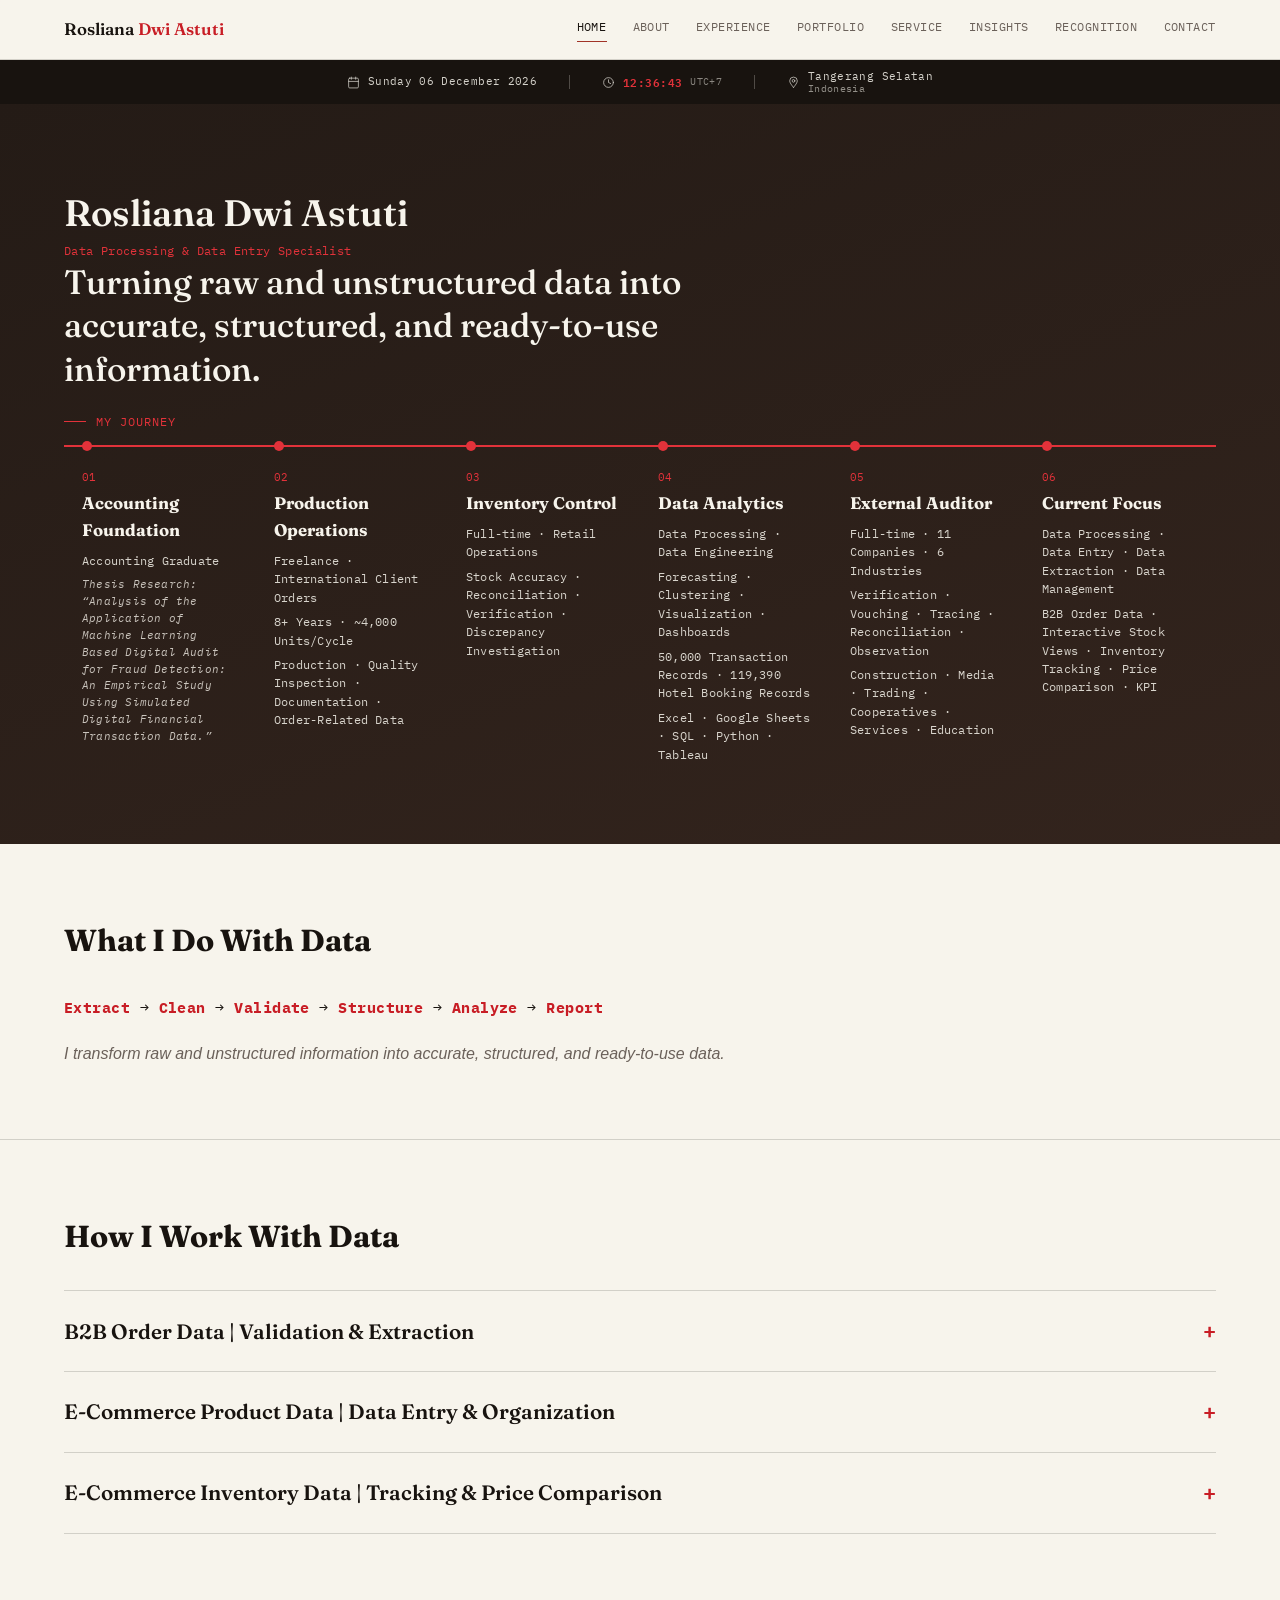
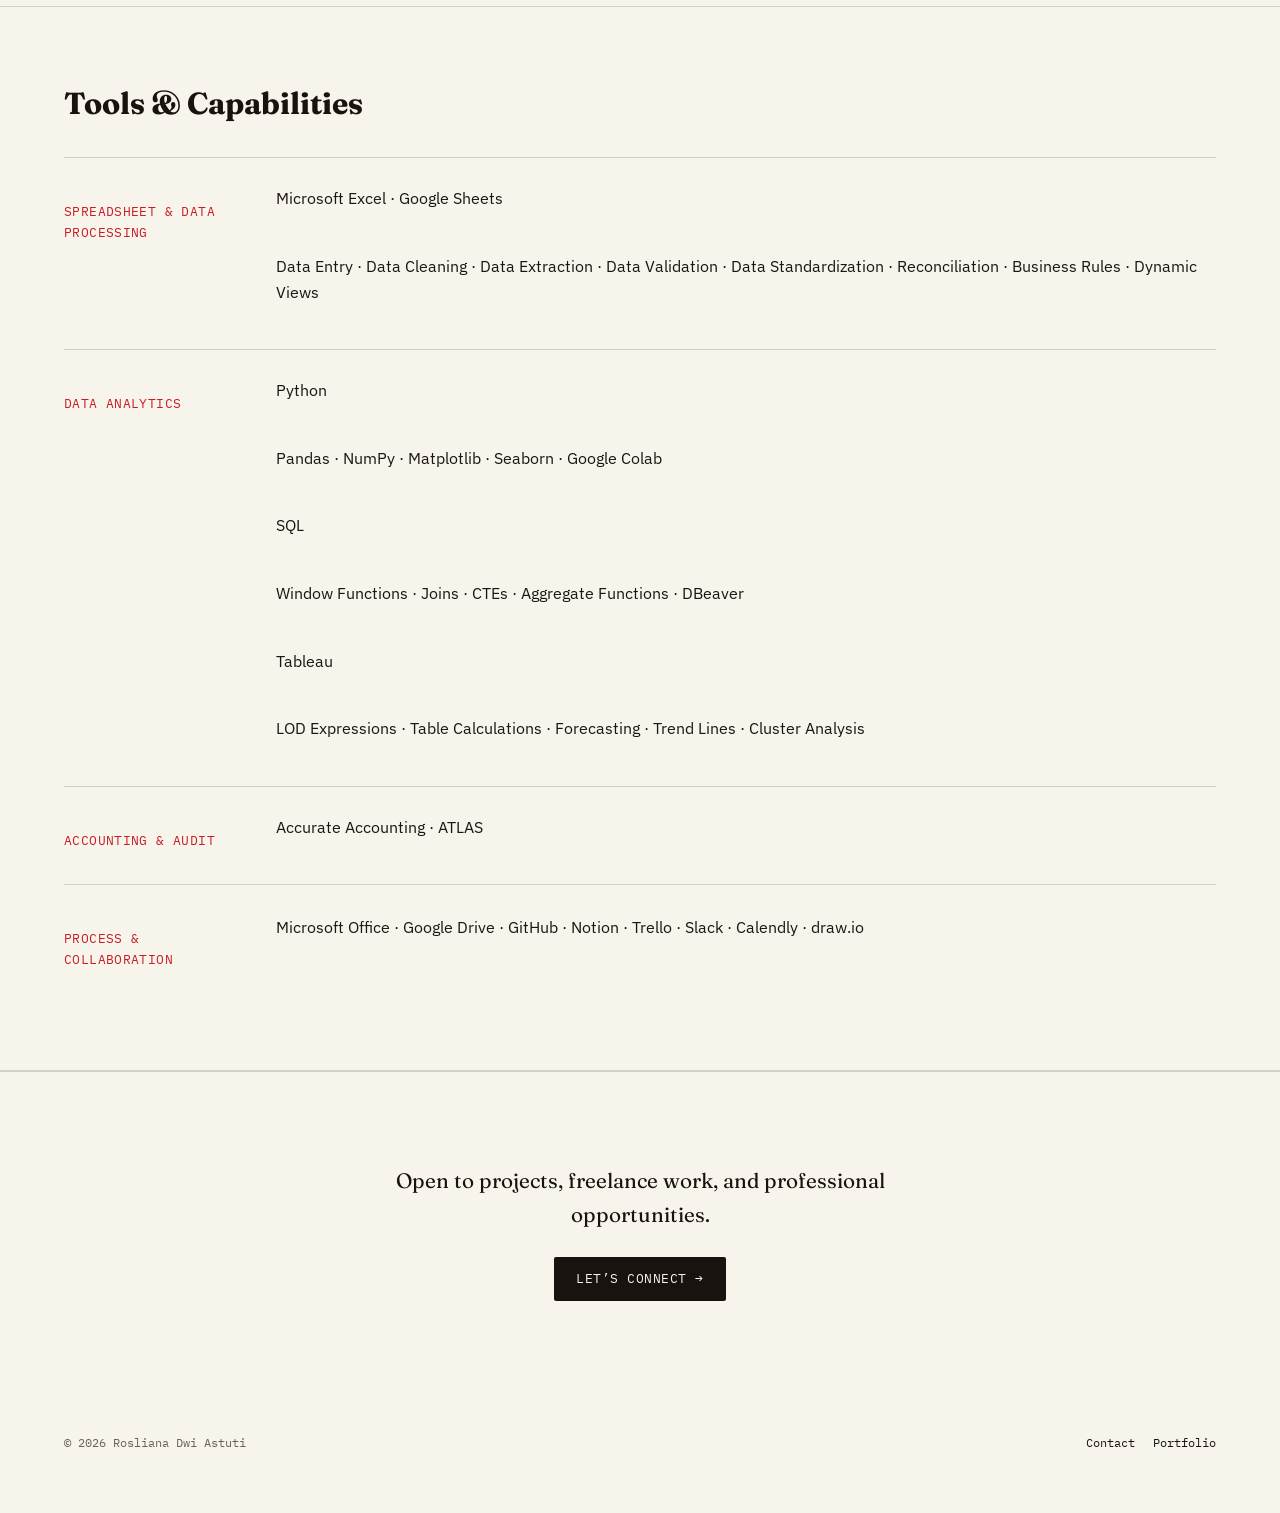
==== commit ddf95ccb: "Update index.html" ====
--- a/index.html
+++ b/index.html
@@ -4,10 +4,10 @@
 <meta charset="UTF-8">
 <meta name="viewport" content="width=device-width, initial-scale=1.0">
 <title>Rosliana Dwi Astuti — Data Processing &amp; Data Entry Specialist</title>
-<meta name="description" content="Turning raw and unstructured data into accurate, structured, and ready to use information. Data Processing & Data Entry Specialist.">
+<meta name="description" content="Turning raw and unstructured data into accurate, structured, and ready-to-use information. Data Processing & Data Entry Specialist.">
 <link rel="stylesheet" href="style.css">
 </head>
-<body>
+<body class="home">
 
 <header class="site-nav">
   <div class="nav-inner">
@@ -47,24 +47,26 @@
 </div>
 
 <!-- ============================================================
-     WHO I AM + JOURNEY + EVIDENCE (dark hero)
+     HERO + MY JOURNEY (dark hero, preserved background)
      ============================================================ -->
 <section class="hero-dark">
   <div class="wrap">
 
-    <div class="hero-profile">
-      <div class="hero-photo hero-logo">
-        <span class="placeholder">RDA</span>
-      </div>
-      <div class="hero-name">
-        <h1>Rosliana Dwi Astuti</h1>
-        <div class="role">Data Processing &amp; Data Entry Specialist</div>
-      </div>
-    </div>
-
-    <p class="tagline">Turning raw and unstructured data into accurate, structured, and ready to use information.</p>
-
-    <div class="ref" style="margin-top:44px;">MY JOURNEY</div>
+    <div class="hero-split">
+      <div class="hero-text">
+        <div class="hero-name">
+          <h1>Rosliana Dwi Astuti</h1>
+          <div class="role">Data Processing &amp; Data Entry Specialist</div>
+        </div>
+        <p class="tagline">Turning raw and unstructured data into accurate, structured, and ready-to-use information.</p>
+      </div>
+      <div class="hero-photo-frame">
+        <!-- Replace the src below with the real photo file once it's in the repo, e.g. assets/rosliana-photo.jpg -->
+        <img src="assets/rosliana-photo.jpg" alt="Rosliana Dwi Astuti" loading="lazy" onerror="this.style.display='none'">
+      </div>
+    </div>
+
+    <div class="ref" style="margin-top:8px;">MY JOURNEY</div>
     <div class="timeline">
 
       <div class="timeline-item">
@@ -77,30 +79,31 @@
       <div class="timeline-item">
         <span class="stage-num">02</span>
         <h4>Production Operations</h4>
-        <p>Freelance &middot; International Clients Orders</p>
+        <p>Freelance &middot; International Client Orders</p>
         <p>8+ Years &middot; ~4,000 Units/Cycle</p>
-        <p>Quality Inspection &middot; Documentation &middot; Order Related Data</p>
+        <p>Production &middot; Quality Inspection &middot; Documentation &middot; Order-Related Data</p>
       </div>
 
       <div class="timeline-item">
         <span class="stage-num">03</span>
         <h4>Inventory Control</h4>
-        <p>Fulltime &middot; Retail Operations</p>
+        <p>Full-time &middot; Retail Operations</p>
         <p>Stock Accuracy &middot; Reconciliation &middot; Verification &middot; Discrepancy Investigation</p>
       </div>
 
       <div class="timeline-item">
         <span class="stage-num">04</span>
         <h4>Data Analytics</h4>
-        <p>Analyst &middot; Processing &middot; Engineering &middot; Forecasting &middot; Clustering &middot; Visualization &middot; Dashboards</p>
+        <p>Data Processing &middot; Data Engineering</p>
+        <p>Forecasting &middot; Clustering &middot; Visualization &middot; Dashboards</p>
         <p>50,000 Transaction Records &middot; 119,390 Hotel Booking Records</p>
-        <p>Google Sheets &middot; SQL &middot; Python &middot; Tableau &middot; draw.io</p>
+        <p>Excel &middot; Google Sheets &middot; SQL &middot; Python &middot; Tableau</p>
       </div>
 
       <div class="timeline-item">
         <span class="stage-num">05</span>
         <h4>External Auditor</h4>
-        <p>Fulltime &middot; 11 Companies &middot; 6 Industries</p>
+        <p>Full-time &middot; 11 Companies &middot; 6 Industries</p>
         <p>Verification &middot; Vouching &middot; Tracing &middot; Reconciliation &middot; Observation</p>
         <p>Construction &middot; Media &middot; Trading &middot; Cooperatives &middot; Services &middot; Education</p>
       </div>
@@ -109,168 +112,137 @@
         <span class="stage-num">06</span>
         <h4>Current Focus</h4>
         <p>Data Processing &middot; Data Entry &middot; Data Extraction &middot; Data Management</p>
-        <p>B2B Order Data &middot; Interactive Stock View &middot; Tracking View &middot; Price Comparison &middot; KPI</p>
-      </div>
-
-    </div>
-
-    <div class="ref" style="margin-top:46px;">EVIDENCE</div>
-    <div class="milestone-strip">
-      <div class="stat">
-        <div class="num">50,000+</div>
-        <div class="label">Transaction Records Processed</div>
-      </div>
-      <div class="stat">
-        <div class="num">119,390</div>
-        <div class="label">Hotel Booking Records Analyzed</div>
-      </div>
-      <div class="stat">
-        <div class="num">11</div>
-        <div class="label">Companies Audited</div>
-      </div>
-      <div class="stat">
-        <div class="num">6</div>
-        <div class="label">Industries Covered</div>
-      </div>
-      <div class="stat">
-        <div class="num">8+</div>
-        <div class="label">Years of Hands-On Experience</div>
-      </div>
-    </div>
-
-  </div>
-</section>
-
-<!-- ============================================================
-     WHAT I DO
+        <p>B2B Order Data &middot; Interactive Stock Views &middot; Inventory Tracking &middot; Price Comparison &middot; KPI</p>
+      </div>
+
+    </div>
+
+  </div>
+</section>
+
+<!-- ============================================================
+     WHAT I DO WITH DATA
      ============================================================ -->
 <section class="block">
   <div class="wrap">
     <h2>What I Do With Data</h2>
     <p class="flow-line"><strong>Extract</strong> &rarr; <strong>Clean</strong> &rarr; <strong>Validate</strong> &rarr; <strong>Structure</strong> &rarr; <strong>Analyze</strong> &rarr; <strong>Report</strong></p>
-    <p class="intro" style="margin-top:0;">My approach to data processing is practical: I use spreadsheets not only to enter data, but also to extract, clean, validate, organize, and make data easier to review and manage.</p>
-  </div>
-</section>
-
-<!-- ============================================================
-     SELECTED PROJECTS
+    <p style="font-style:italic; color:var(--slate); margin:0;">I transform raw and unstructured information into accurate, structured, and ready-to-use data.</p>
+  </div>
+</section>
+
+<!-- ============================================================
+     HOW I WORK WITH DATA
      ============================================================ -->
 <section class="block">
   <div class="wrap">
-    <h2>Selected Projects</h2>
-    <p class="intro" style="margin-top:0;">Click a project to see the full write-up, including the spreadsheet functions behind it.</p>
-
-    <details class="accordion">
-      <summary>B2B Order Data
-        <span class="meta">Validation &amp; Extraction</span>
-      </summary>
+    <h2>How I Work With Data</h2>
+
+    <details class="accordion accordion-top">
+      <summary>B2B Order Data | Validation &amp; Extraction</summary>
+      <p class="project-sub">Google Sheets &middot; B2B Food &amp; Beverage</p>
       <div class="body">
         <p>Processed unstructured WhatsApp orders and transformed them into structured order data while checking product information, pricing, quantities, and MOQ requirements.</p>
         <h4>Key Functions</h4>
-        <ul>
-          <li><strong>REGEXMATCH / REGEXEXTRACT / REGEXREPLACE</strong> &mdash; extract and standardize product names, quantities, and units from unstructured WhatsApp messages.</li>
-          <li><strong>XLOOKUP</strong> &mdash; match order items with reference product and pricing data.</li>
-          <li><strong>IFERROR</strong> &mdash; handle lookup and validation errors without disrupting the output.</li>
-          <li><strong>SUMIF</strong> &mdash; support order calculations and business rule checks.</li>
-          <li><strong>Conditional logic</strong> &mdash; flag pricing, MOQ, and other order issues for review.</li>
-        </ul>
+        <p class="fn-name">REGEXMATCH &middot; REGEXEXTRACT &middot; REGEXREPLACE</p>
+        <p class="fn-desc">Extract and standardize product names, quantities, and units from unstructured WhatsApp messages.</p>
+        <p class="fn-name">XLOOKUP</p>
+        <p class="fn-desc">Match order items with reference product and pricing data.</p>
+        <p class="fn-name">IFERROR</p>
+        <p class="fn-desc">Handle lookup and validation errors without disrupting the output.</p>
+        <p class="fn-name">SUMIF</p>
+        <p class="fn-desc">Support order calculations and business-rule checks.</p>
+        <p class="fn-name">Conditional Logic</p>
+        <p class="fn-desc">Flag pricing, MOQ, and other order issues for review.</p>
       </div>
     </details>
 
-    <details class="accordion">
-      <summary>E-Commerce Product
-        <span class="meta">Data Entry &amp; Organization</span>
-      </summary>
+    <details class="accordion accordion-top">
+      <summary>E-Commerce Product Data | Data Entry &amp; Organization</summary>
+      <p class="project-sub">Google Sheets &middot; Product &amp; Inventory Data</p>
       <div class="body">
         <p>Cleaned, standardized, and validated product data while creating a structured product master, data quality checks, KPI summaries, and an interactive stock view.</p>
         <h4>Key Functions</h4>
-        <ul>
-          <li><strong>BYCOL + LAMBDA</strong> &mdash; perform structured data quality checks across columns.</li>
-          <li><strong>TRIM / CLEAN / PROPER / EXACT</strong> &mdash; clean and standardize inconsistent product information.</li>
-          <li><strong>FILTER + LEFT + IF</strong> &mdash; apply validation rules and identify records requiring attention.</li>
-          <li><strong>COUNTBLANK + TEXTJOIN</strong> &mdash; identify and summarize missing information.</li>
-          <li><strong>ARRAYFORMULA + CHOOSECOLS + FILTER</strong> &mdash; create dynamic and focused data views.</li>
-          <li><strong>SUMIF / COUNTIF / SUMPRODUCT</strong> &mdash; calculate inventory and KPI metrics.</li>
-        </ul>
+        <p class="fn-name">BYCOL + LAMBDA</p>
+        <p class="fn-desc">Perform structured data quality checks across columns.</p>
+        <p class="fn-name">TRIM / CLEAN / PROPER / EXACT</p>
+        <p class="fn-desc">Clean and standardize inconsistent product information.</p>
+        <p class="fn-name">FILTER + LEFT + IF</p>
+        <p class="fn-desc">Apply validation rules and identify records requiring attention.</p>
+        <p class="fn-name">COUNTBLANK + TEXTJOIN</p>
+        <p class="fn-desc">Identify and summarize missing information.</p>
+        <p class="fn-name">ARRAYFORMULA + CHOOSECOLS + FILTER</p>
+        <p class="fn-desc">Create dynamic and focused data views.</p>
+        <p class="fn-name">SUMIF / COUNTIF / SUMPRODUCT</p>
+        <p class="fn-desc">Calculate inventory and KPI metrics.</p>
       </div>
     </details>
 
-    <details class="accordion">
-      <summary>E-Commerce Inventory Data
-        <span class="meta">Tracking &amp; Price Comparison</span>
-      </summary>
+    <details class="accordion accordion-top">
+      <summary>E-Commerce Inventory Data | Tracking &amp; Price Comparison</summary>
+      <p class="project-sub">Google Sheets &middot; Product, Transaction &amp; Price Data</p>
       <div class="body">
         <p>Processed transaction data to calculate current inventory, track stock status, and compare product prices across platforms.</p>
         <h4>Key Functions</h4>
-        <ul>
-          <li><strong>SUMIFS</strong> &mdash; calculate inventory quantities from transaction data based on multiple conditions.</li>
-          <li><strong>XLOOKUP</strong> &mdash; cross check product and SKU information between datasets.</li>
-          <li><strong>INDEX + MATCH</strong> &mdash; retrieve corresponding prices for cross platform comparison.</li>
-          <li><strong>BYCOL + LAMBDA</strong> &mdash; perform structured data quality checks.</li>
-          <li><strong>FILTER</strong> &mdash; create focused inventory and price comparison views.</li>
-          <li><strong>ARRAYFORMULA</strong> &mdash; automate calculations across dynamic data ranges.</li>
-        </ul>
+        <p class="fn-name">SUMIFS</p>
+        <p class="fn-desc">Calculate inventory quantities from transaction data based on multiple conditions.</p>
+        <p class="fn-name">XLOOKUP</p>
+        <p class="fn-desc">Cross check product and SKU information between datasets.</p>
+        <p class="fn-name">INDEX + MATCH</p>
+        <p class="fn-desc">Retrieve corresponding prices for cross platform comparison.</p>
+        <p class="fn-name">BYCOL + LAMBDA</p>
+        <p class="fn-desc">Perform structured data quality checks.</p>
+        <p class="fn-name">FILTER</p>
+        <p class="fn-desc">Create focused inventory and price comparison views.</p>
+        <p class="fn-name">ARRAYFORMULA</p>
+        <p class="fn-desc">Automate calculations across dynamic data ranges.</p>
       </div>
     </details>
 
-    <p style="color:var(--ink); margin:22px 0 0;"><strong>What this shows:</strong> These projects demonstrate how I use spreadsheet functions in practical data processing workflows, from extracting unstructured information and cleaning data to validation, calculation, cross checking, and dynamic reporting.</p>
-  </div>
-</section>
-
-<!-- ============================================================
-     TOOLS
+  </div>
+</section>
+
+<!-- ============================================================
+     TOOLS & CAPABILITIES
      ============================================================ -->
 <section class="block">
   <div class="wrap">
     <h2>Tools &amp; Capabilities</h2>
 
-    <div class="cols-2">
-      <div class="focus-col">
-        <div class="ref">Spreadsheet &amp; Data Processing</div>
-        <ul>
-          <li>Microsoft Excel &middot; Google Sheets</li>
-          <li>Data Entry</li>
-          <li>Data Cleaning</li>
-          <li>Data Extraction</li>
-          <li>Data Validation</li>
-          <li>Data Standardization</li>
-          <li>Reconciliation</li>
-          <li>Business Rules</li>
-          <li>Dynamic Views</li>
-        </ul>
-      </div>
-
-      <div class="focus-col">
-        <div class="ref">Data Analytics</div>
-        <ul>
-          <li>Python: Pandas &middot; NumPy &middot; Matplotlib &middot; Seaborn &middot; Google Colab</li>
-          <li>SQL: Window Functions &middot; Joins &middot; CTE &middot; Aggregate Functions &middot; DBeaver</li>
-          <li>Tableau: LOD Expressions &middot; Table Calculations &middot; Forecasting &middot; Trend Lines &middot; Cluster Analysis</li>
-        </ul>
-      </div>
-
-      <div class="focus-col">
-        <div class="ref">Audit &amp; Accounting</div>
-        <ul>
-          <li>Audit Tools &mdash; Linked Archived System</li>
-          <li>Accurate Accounting Software</li>
-        </ul>
-      </div>
-
-      <div class="focus-col">
-        <div class="ref">Process &amp; Collaboration</div>
-        <ul>
-          <li>Microsoft Office</li>
-          <li>Google Drive</li>
-          <li>GitHub</li>
-          <li>Notion</li>
-          <li>Trello</li>
-          <li>Slack</li>
-          <li>Calendly</li>
-          <li>draw.io</li>
-        </ul>
-      </div>
-    </div>
+    <div class="exp-group">
+      <div class="exp-category">Spreadsheet &amp; Data Processing</div>
+      <div class="exp-items">
+        <p class="fn-name" style="margin-top:0;">Microsoft Excel &middot; Google Sheets</p>
+        <p class="fn-desc">Data Entry &middot; Data Cleaning &middot; Data Extraction &middot; Data Validation &middot; Data Standardization &middot; Reconciliation &middot; Business Rules &middot; Dynamic Views</p>
+      </div>
+    </div>
+
+    <div class="exp-group">
+      <div class="exp-category">Data Analytics</div>
+      <div class="exp-items">
+        <p class="fn-name" style="margin-top:0;">Python</p>
+        <p class="fn-desc">Pandas &middot; NumPy &middot; Matplotlib &middot; Seaborn &middot; Google Colab</p>
+        <p class="fn-name">SQL</p>
+        <p class="fn-desc">Window Functions &middot; Joins &middot; CTEs &middot; Aggregate Functions &middot; DBeaver</p>
+        <p class="fn-name">Tableau</p>
+        <p class="fn-desc">LOD Expressions &middot; Table Calculations &middot; Forecasting &middot; Trend Lines &middot; Cluster Analysis</p>
+      </div>
+    </div>
+
+    <div class="exp-group">
+      <div class="exp-category">Accounting &amp; Audit</div>
+      <div class="exp-items">
+        <p class="fn-name" style="margin-top:0;">Accurate Accounting &middot; ATLAS</p>
+      </div>
+    </div>
+
+    <div class="exp-group">
+      <div class="exp-category">Process &amp; Collaboration</div>
+      <div class="exp-items">
+        <p class="fn-desc" style="margin-top:2px;">Microsoft Office &middot; Google Drive &middot; GitHub &middot; Notion &middot; Trello &middot; Slack &middot; Calendly &middot; draw.io</p>
+      </div>
+    </div>
+
   </div>
 </section>
 
--- a/style.css
+++ b/style.css
@@ -558,6 +558,16 @@
 }
 .data-flow strong { color: var(--teal-light); }
 
+/* Light-background version of the same flow line, used outside hero-dark */
+.flow-line {
+  font-family: var(--font-mono);
+  font-size: 0.95rem;
+  letter-spacing: 0.03em;
+  color: var(--navy);
+  margin: 0 0 22px;
+}
+.flow-line strong { color: var(--teal); }
+
 .focus-grid {
   display: grid;
   grid-template-columns: repeat(3, 1fr);
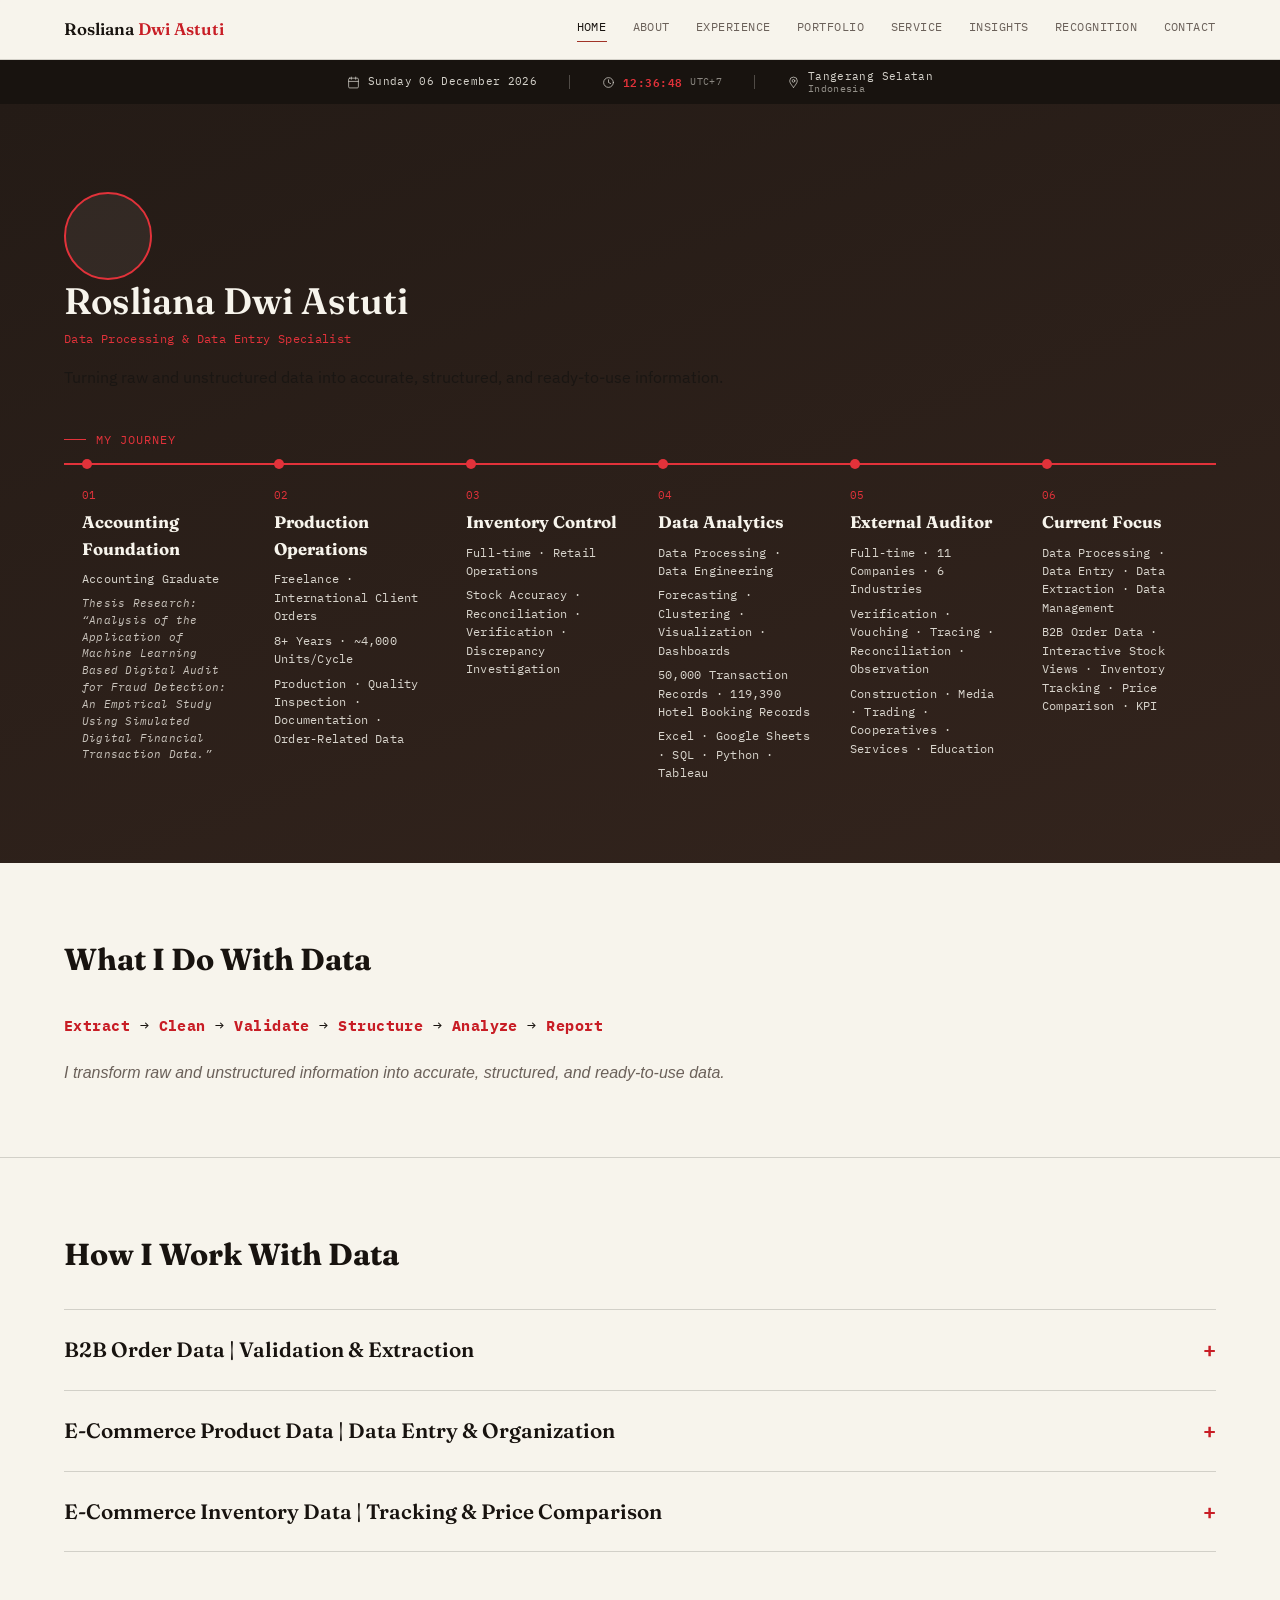
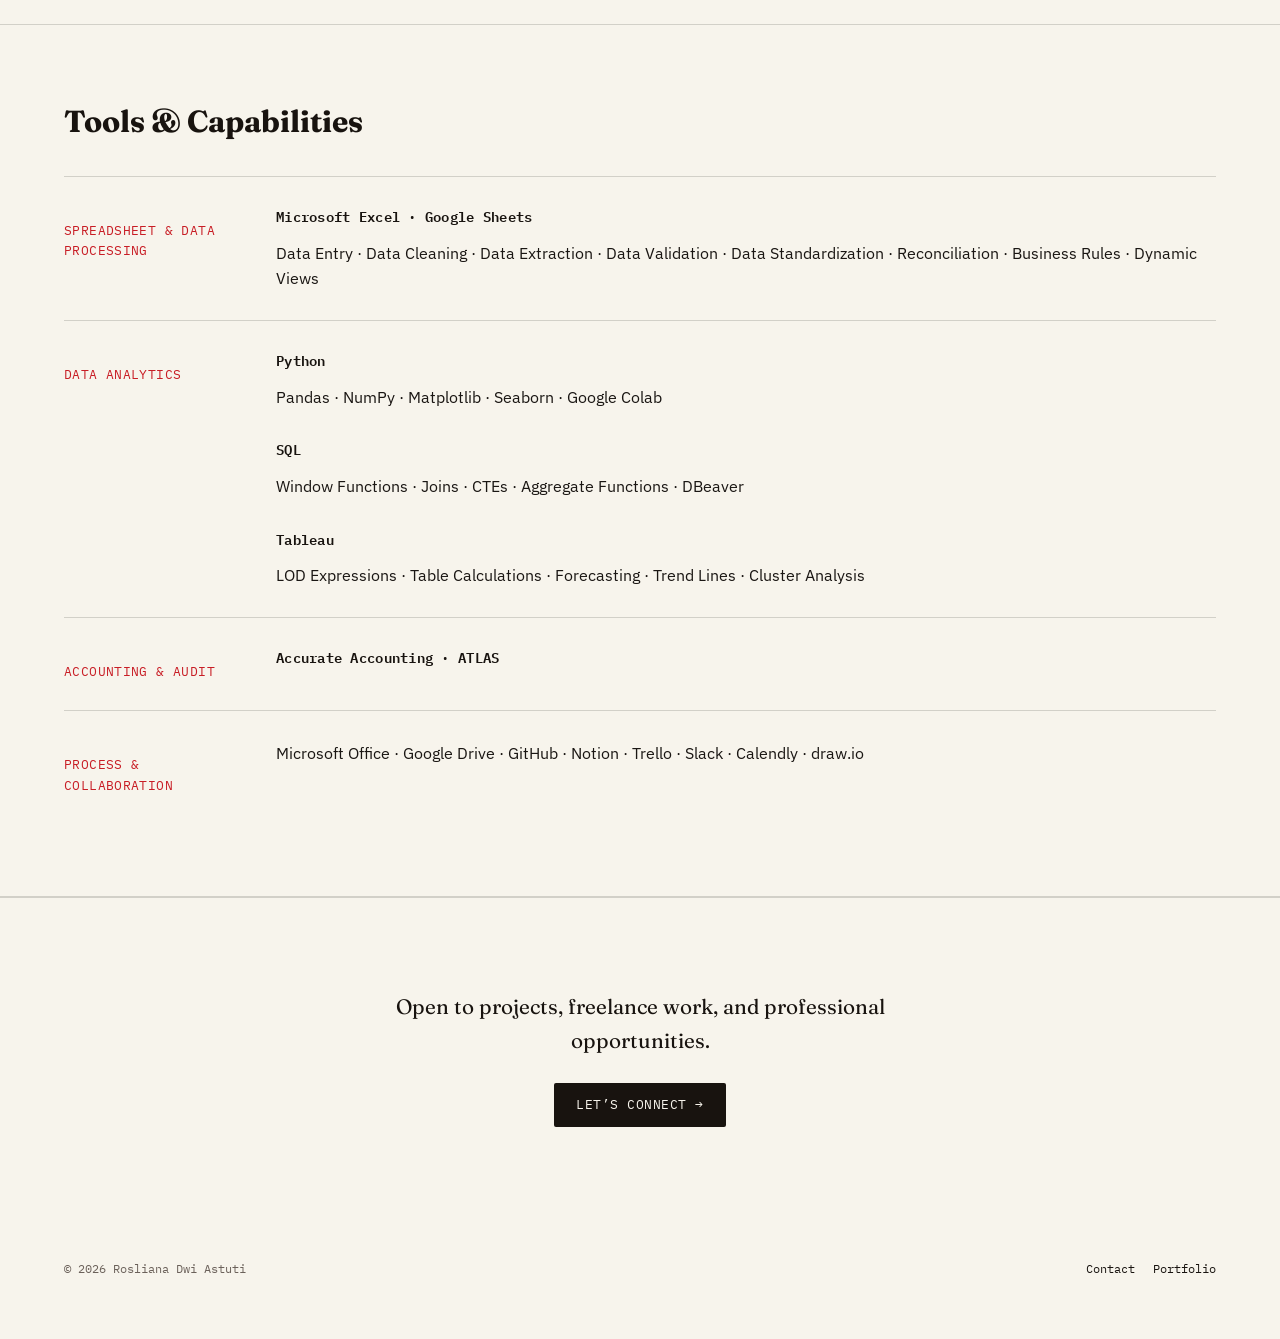
==== commit a2f730a4: "Update index.html" ====
--- a/index.html
+++ b/index.html
@@ -52,21 +52,19 @@
 <section class="hero-dark">
   <div class="wrap">
 
-    <div class="hero-split">
-      <div class="hero-text">
-        <div class="hero-name">
-          <h1>Rosliana Dwi Astuti</h1>
-          <div class="role">Data Processing &amp; Data Entry Specialist</div>
-        </div>
-        <p class="tagline">Turning raw and unstructured data into accurate, structured, and ready-to-use information.</p>
-      </div>
-      <div class="hero-photo-frame">
+    <div class="hero-profile-row">
+      <div class="hero-photo hero-photo-profile">
         <!-- Replace the src below with the real photo file once it's in the repo, e.g. assets/rosliana-photo.jpg -->
         <img src="assets/rosliana-photo.jpg" alt="Rosliana Dwi Astuti" loading="lazy" onerror="this.style.display='none'">
       </div>
-    </div>
-
-    <div class="ref" style="margin-top:8px;">MY JOURNEY</div>
+      <div class="hero-name">
+        <h1>Rosliana Dwi Astuti</h1>
+        <div class="role">Data Processing &amp; Data Entry Specialist</div>
+        <p class="profile-tagline">Turning raw and unstructured data into accurate, structured, and ready-to-use information.</p>
+      </div>
+    </div>
+
+    <div class="ref" style="margin-top:40px;">MY JOURNEY</div>
     <div class="timeline">
 
       <div class="timeline-item">
--- a/style.css
+++ b/style.css
@@ -829,6 +829,79 @@
 }
 
 /* ============================================================
+   Home page — two-column hero with a real photo, flat project
+   rows instead of cards, and a card-free tools list.
+   Additive only: nothing above this block was changed.
+   ============================================================ */
+
+/* Two-column hero, nested inside the existing .hero-dark section
+   so the dark gradient background and all .hero-name/.tagline
+   typography are kept exactly as before. */
+.hero-split {
+  display: grid;
+  grid-template-columns: 1.15fr 0.85fr;
+  gap: 56px;
+  align-items: center;
+  padding: 0 0 48px;
+}
+.hero-split .hero-text .tagline { margin: 18px 0 0; }
+.hero-photo-frame {
+  width: 100%;
+  aspect-ratio: 4 / 5;
+  overflow: hidden;
+  border: 1px solid rgba(247, 244, 236, 0.18);
+  background: rgba(247, 244, 236, 0.05);
+}
+.hero-photo-frame img {
+  width: 100%;
+  height: 100%;
+  object-fit: cover;
+  display: block;
+}
+@media (max-width: 900px) {
+  .hero-split {
+    grid-template-columns: 1fr;
+    gap: 26px;
+    padding: 0 0 40px;
+  }
+  .hero-photo-frame { order: -1; aspect-ratio: 4 / 3; }
+}
+
+/* Technical label + explanation pairs — used for spreadsheet
+   functions and for tool groupings. No bullets, no dashes;
+   hierarchy comes from type weight and spacing only. */
+.fn-name {
+  font-family: var(--font-mono);
+  font-weight: 600;
+  font-size: 0.85rem;
+  letter-spacing: 0.02em;
+  color: var(--navy);
+  margin: 18px 0 4px;
+}
+.fn-name:first-child { margin-top: 0; }
+.fn-desc {
+  color: var(--ink);
+  margin: 0;
+}
+
+/* Subtitle under a project row title — always visible, not part
+   of the collapsible body and not the auto-hiding .meta tag. */
+.project-sub {
+  font-family: var(--font-mono);
+  font-size: 0.78rem;
+  color: var(--slate);
+  margin: -8px 0 0;
+}
+
+/* Homepage-only overrides: wide, left-aligned copy, no narrow
+   justified columns inside expanded rows. */
+.home .accordion .body p,
+.home .fn-desc {
+  max-width: none;
+  text-align: left;
+}
+
+/* ============================================================
    Portfolio page — flat, title-first index
    Scoped additions only; nothing above this line was changed,
    so every other page keeps its current look untouched.
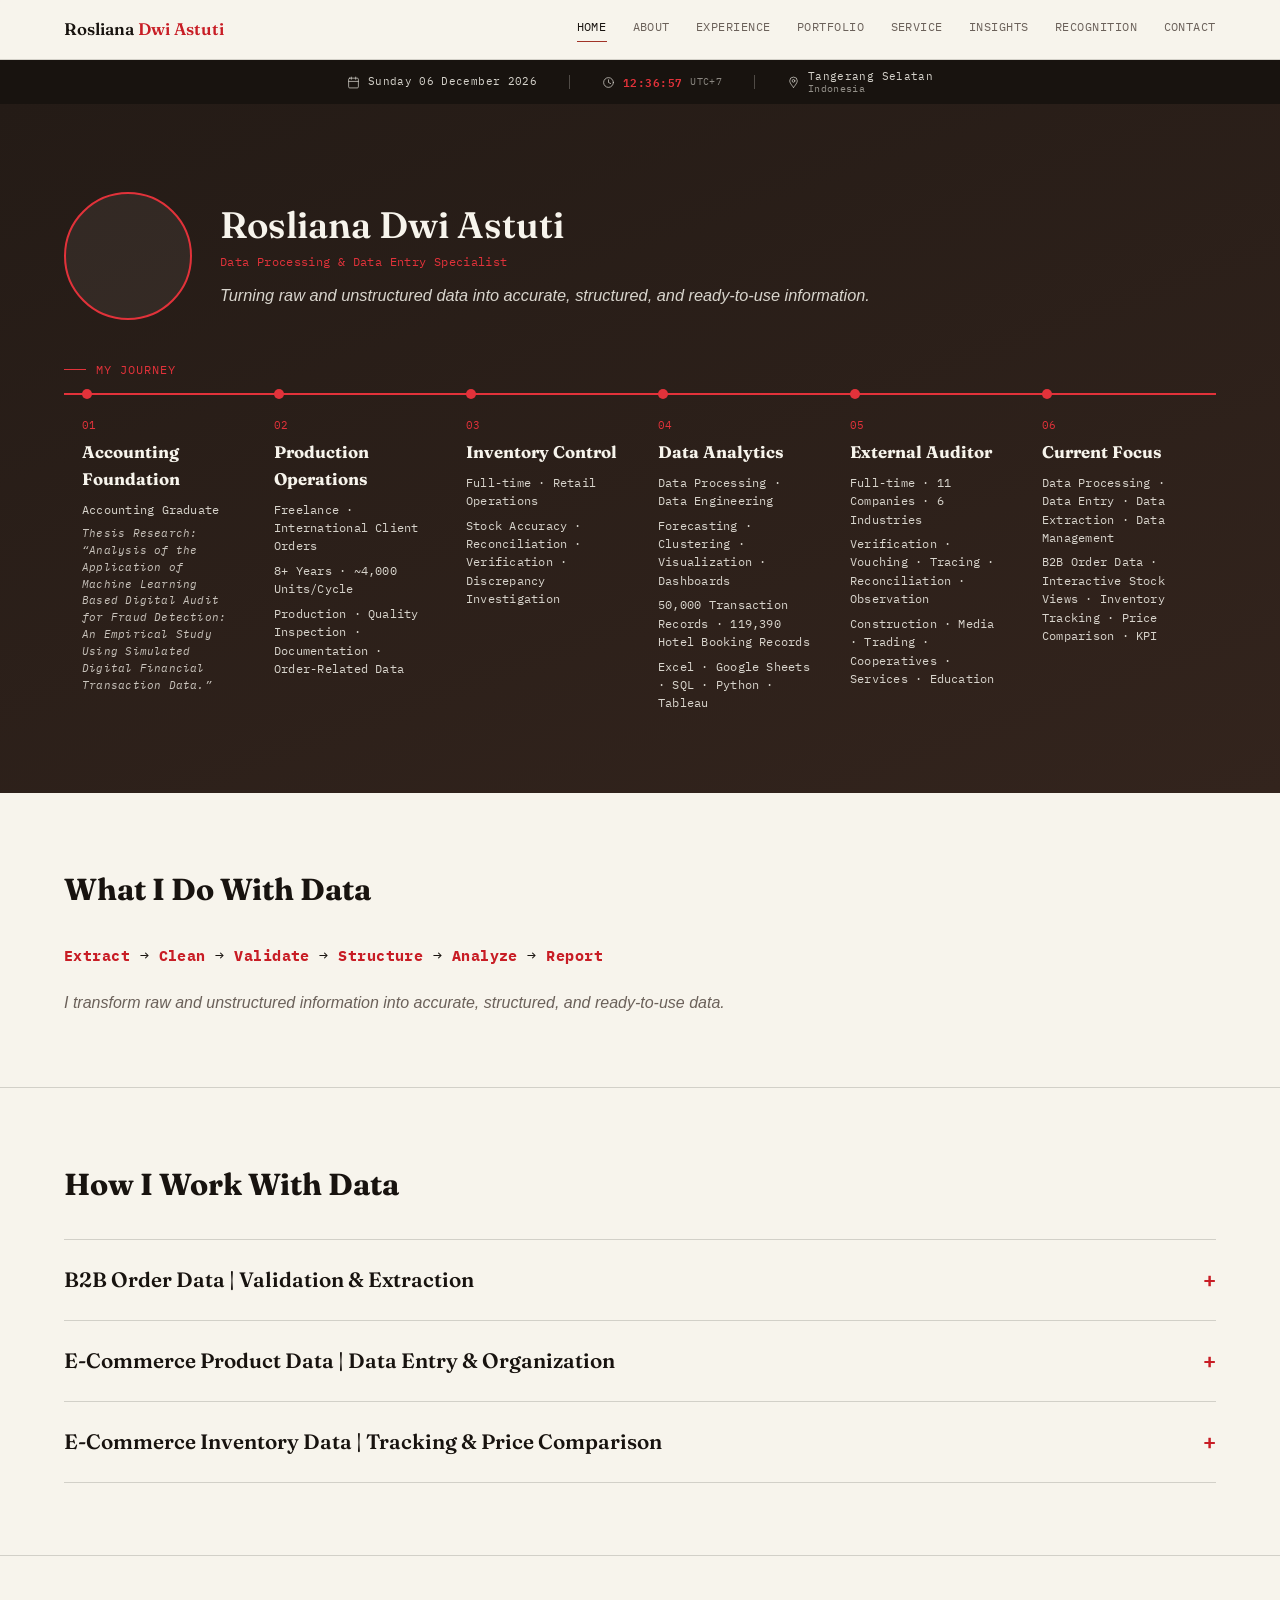
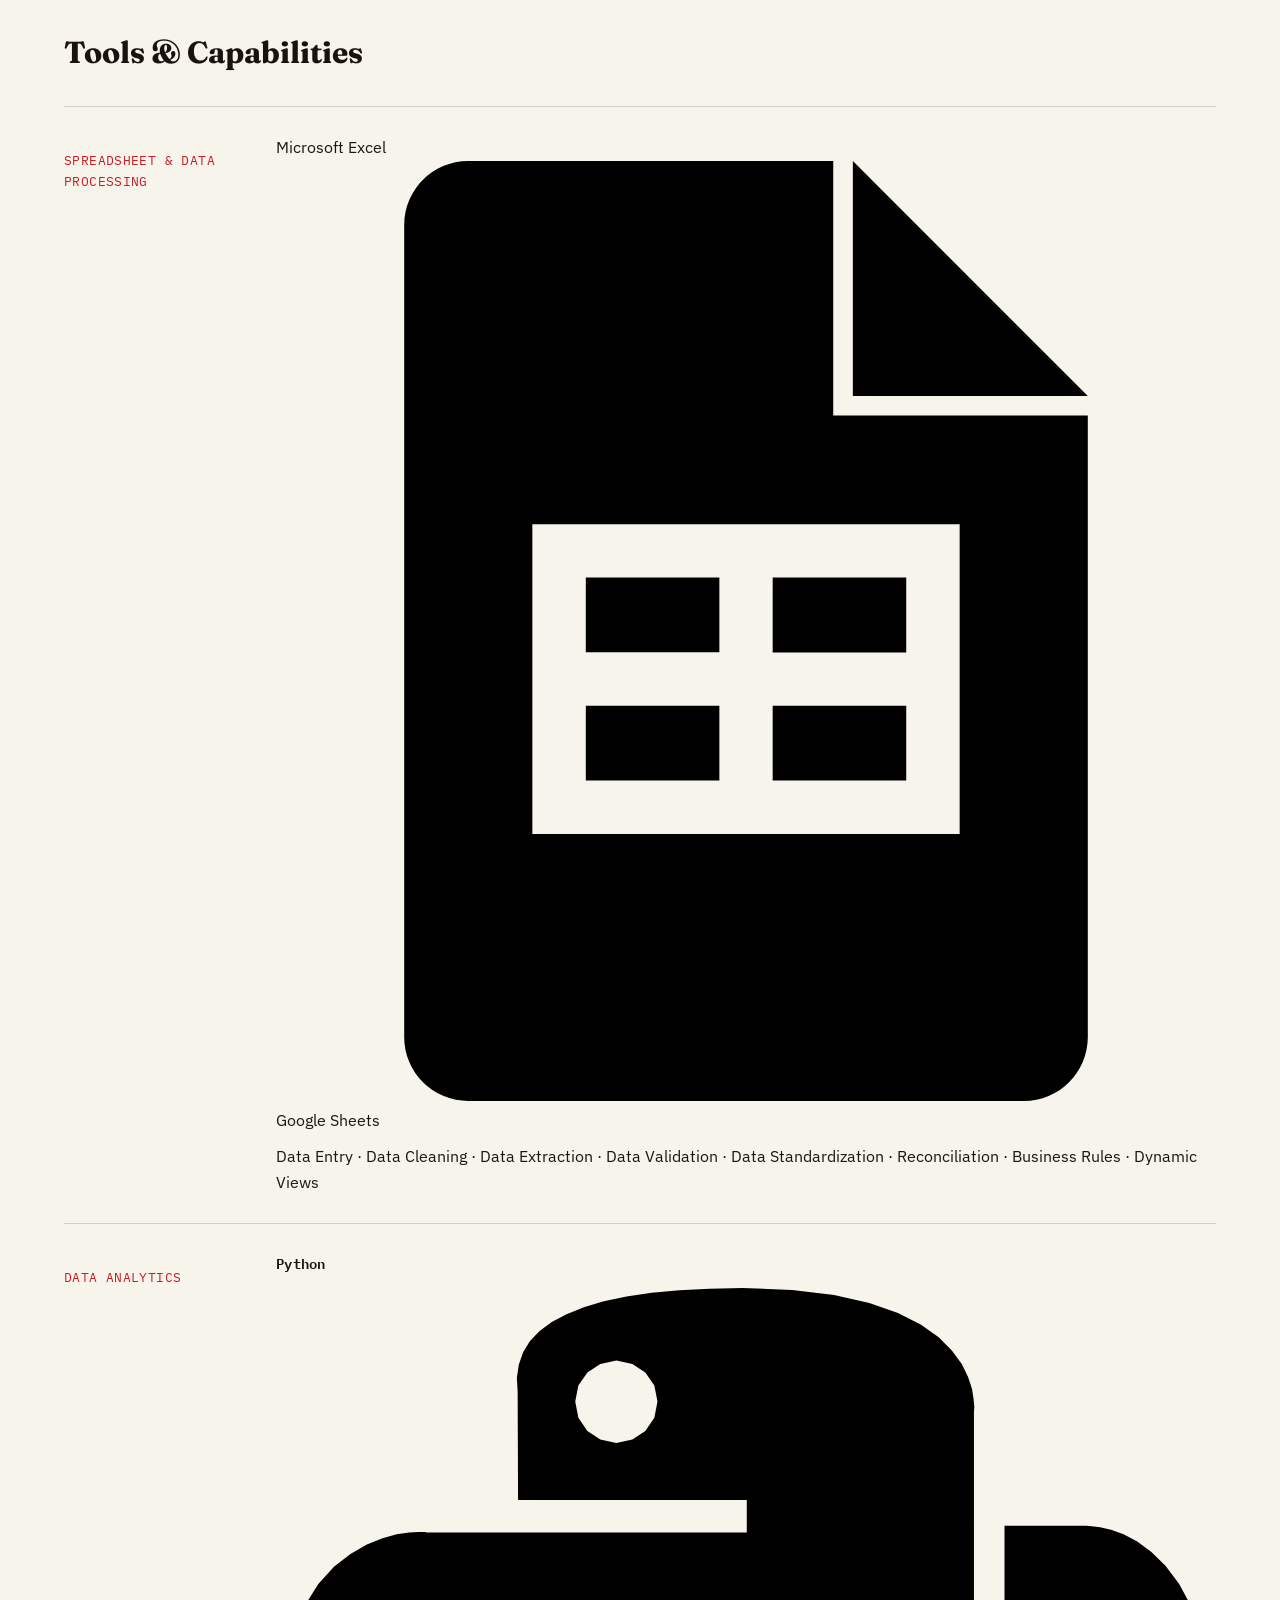
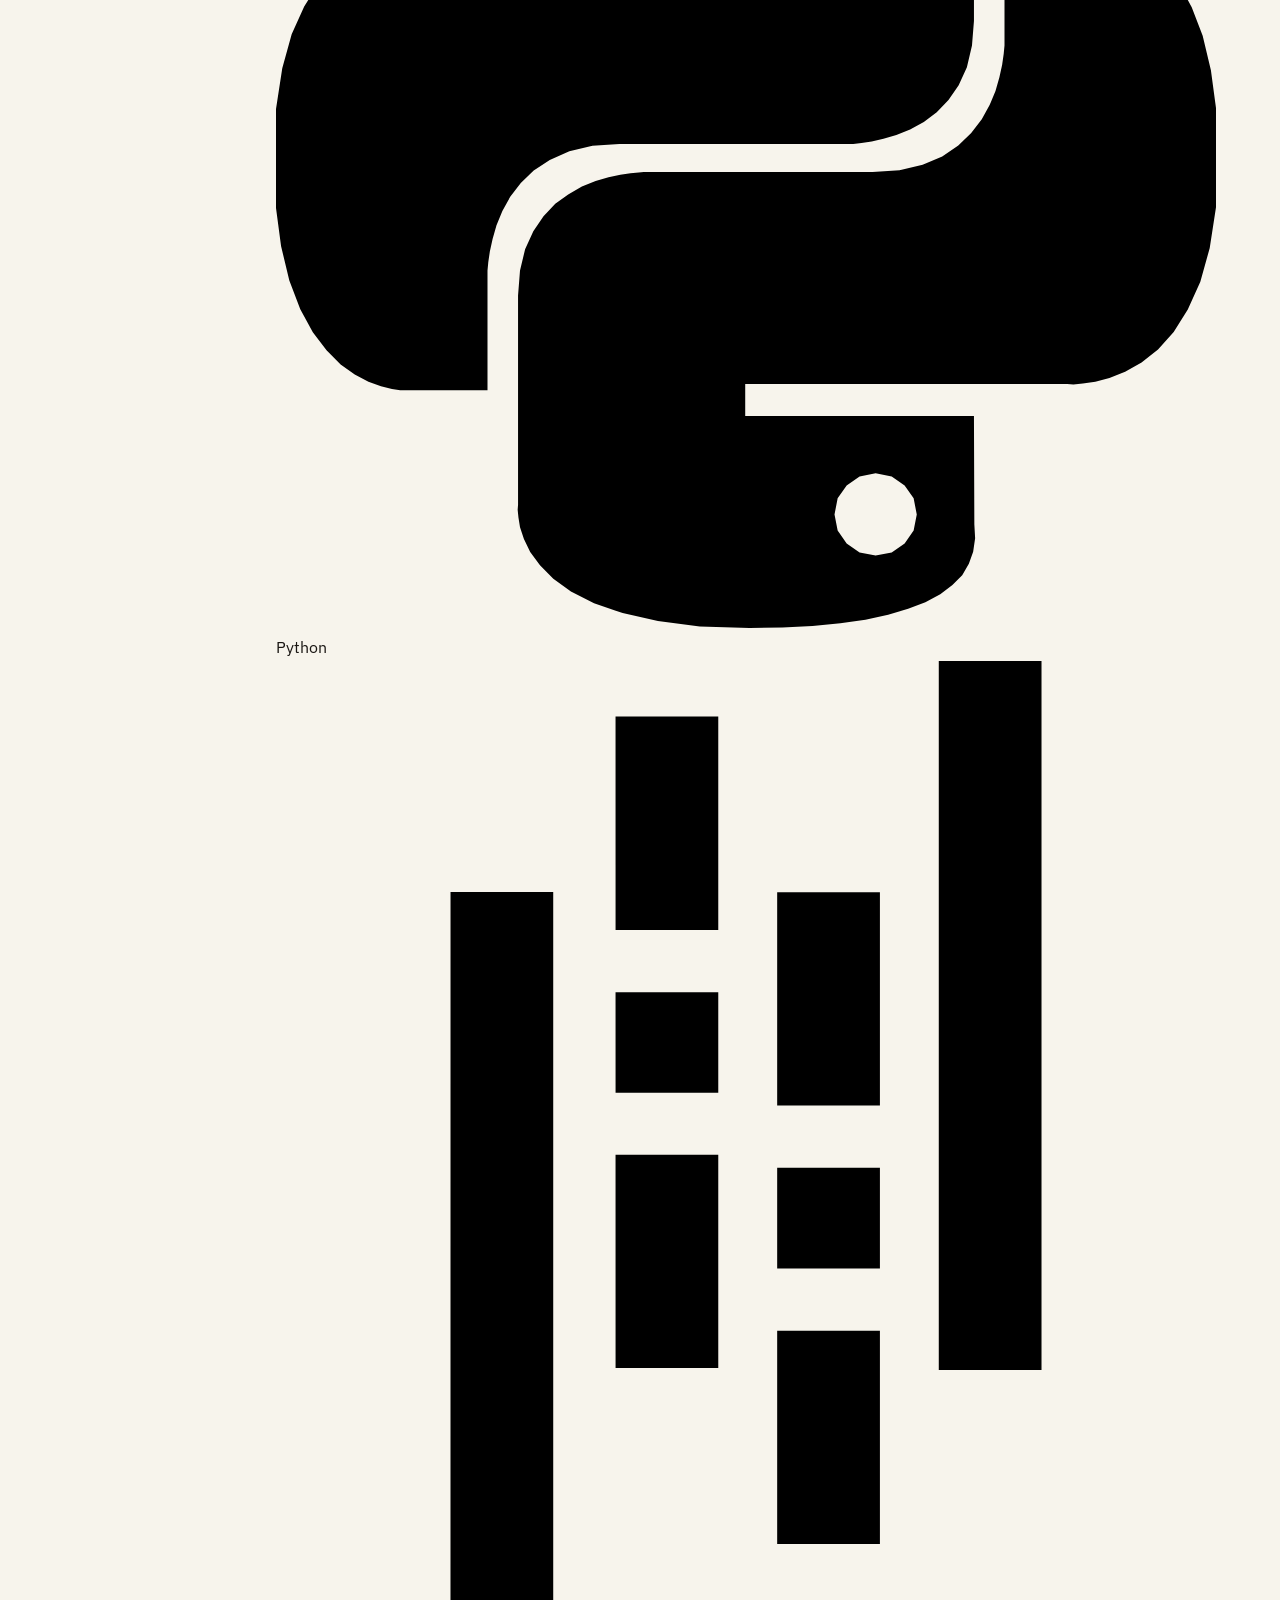
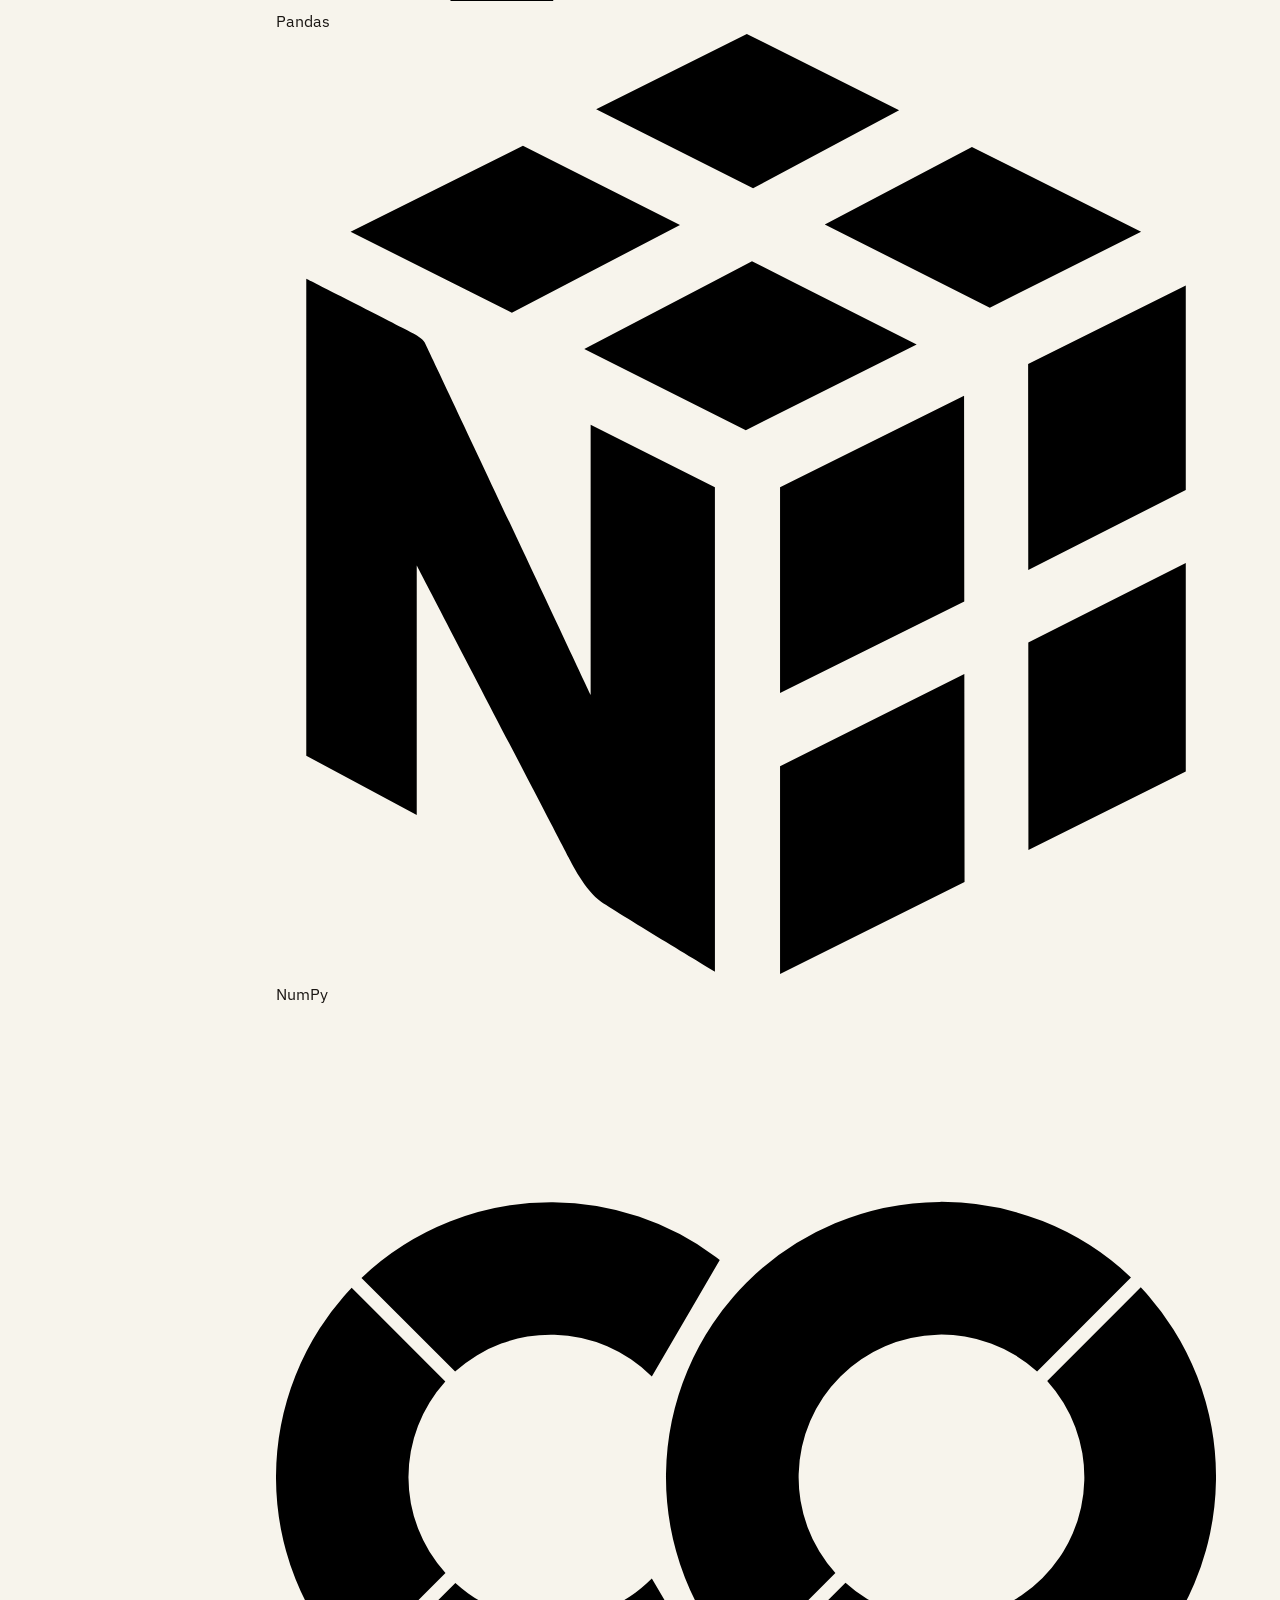
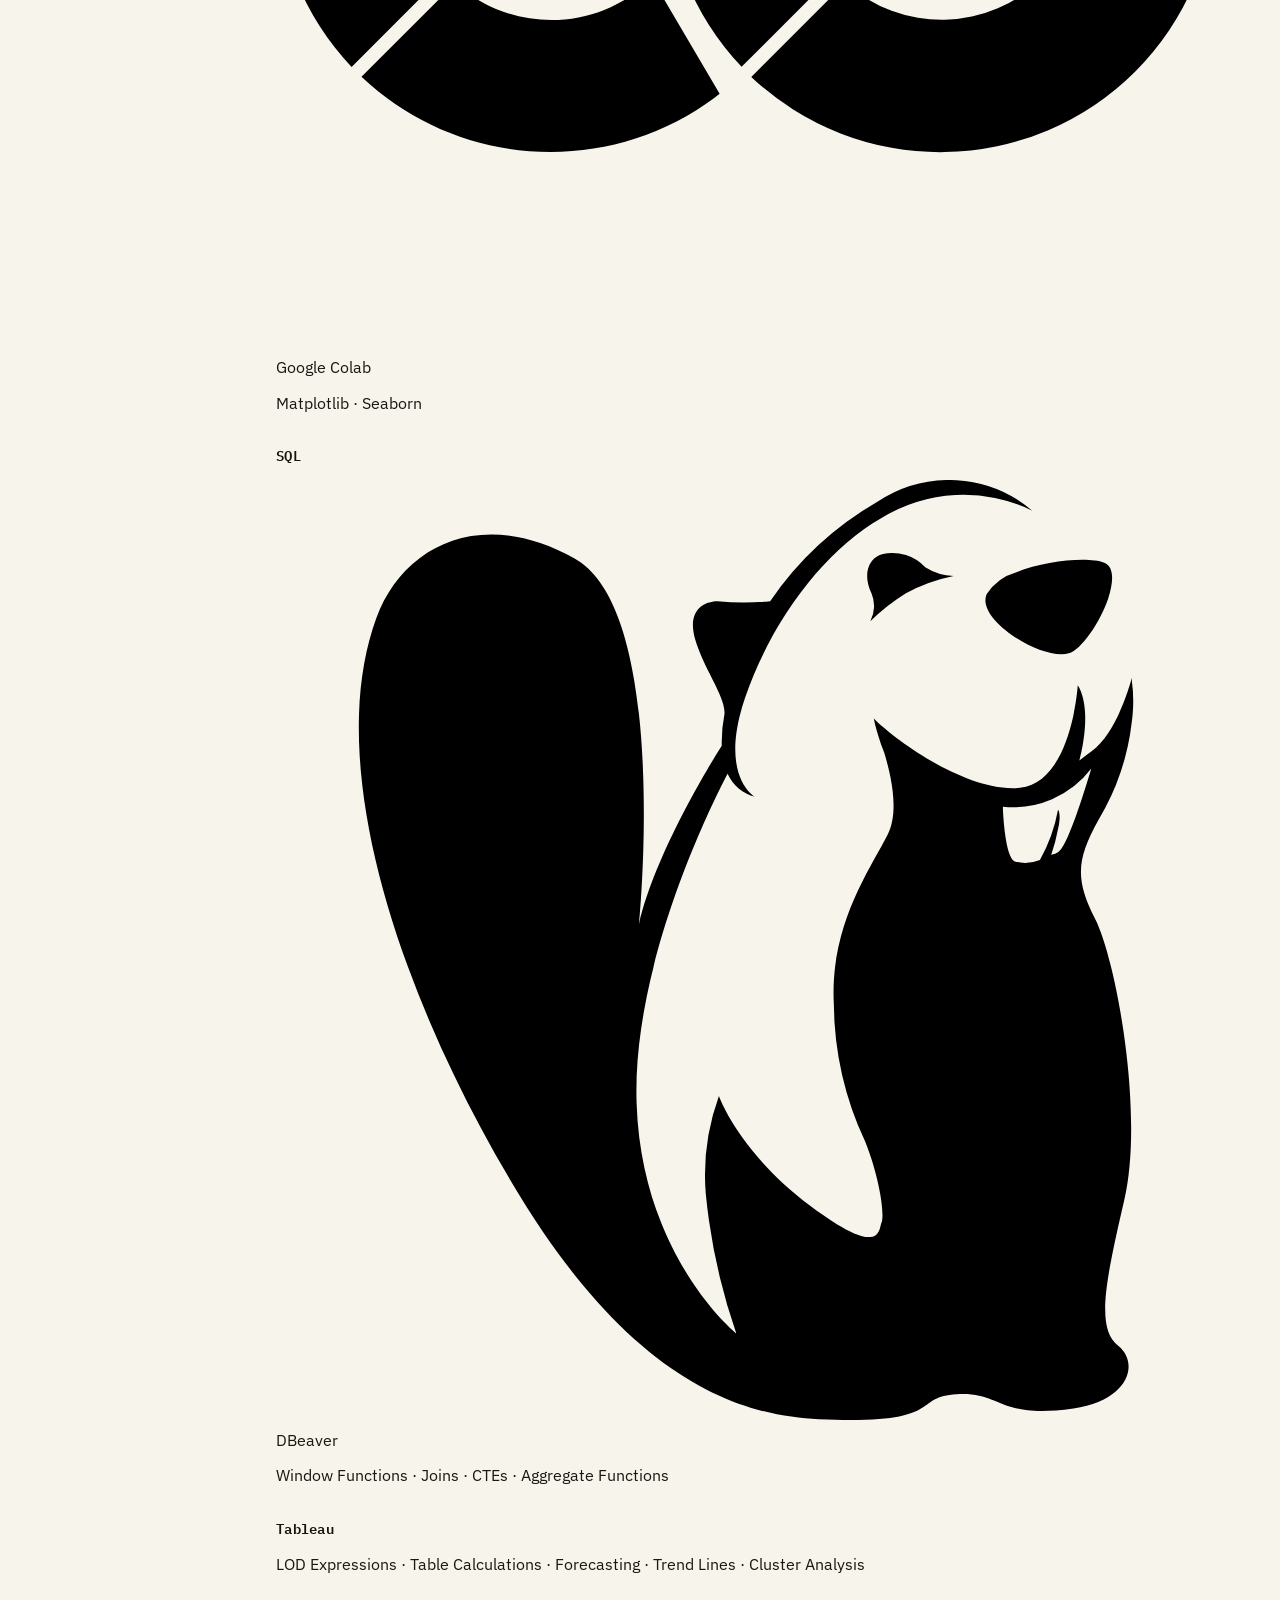
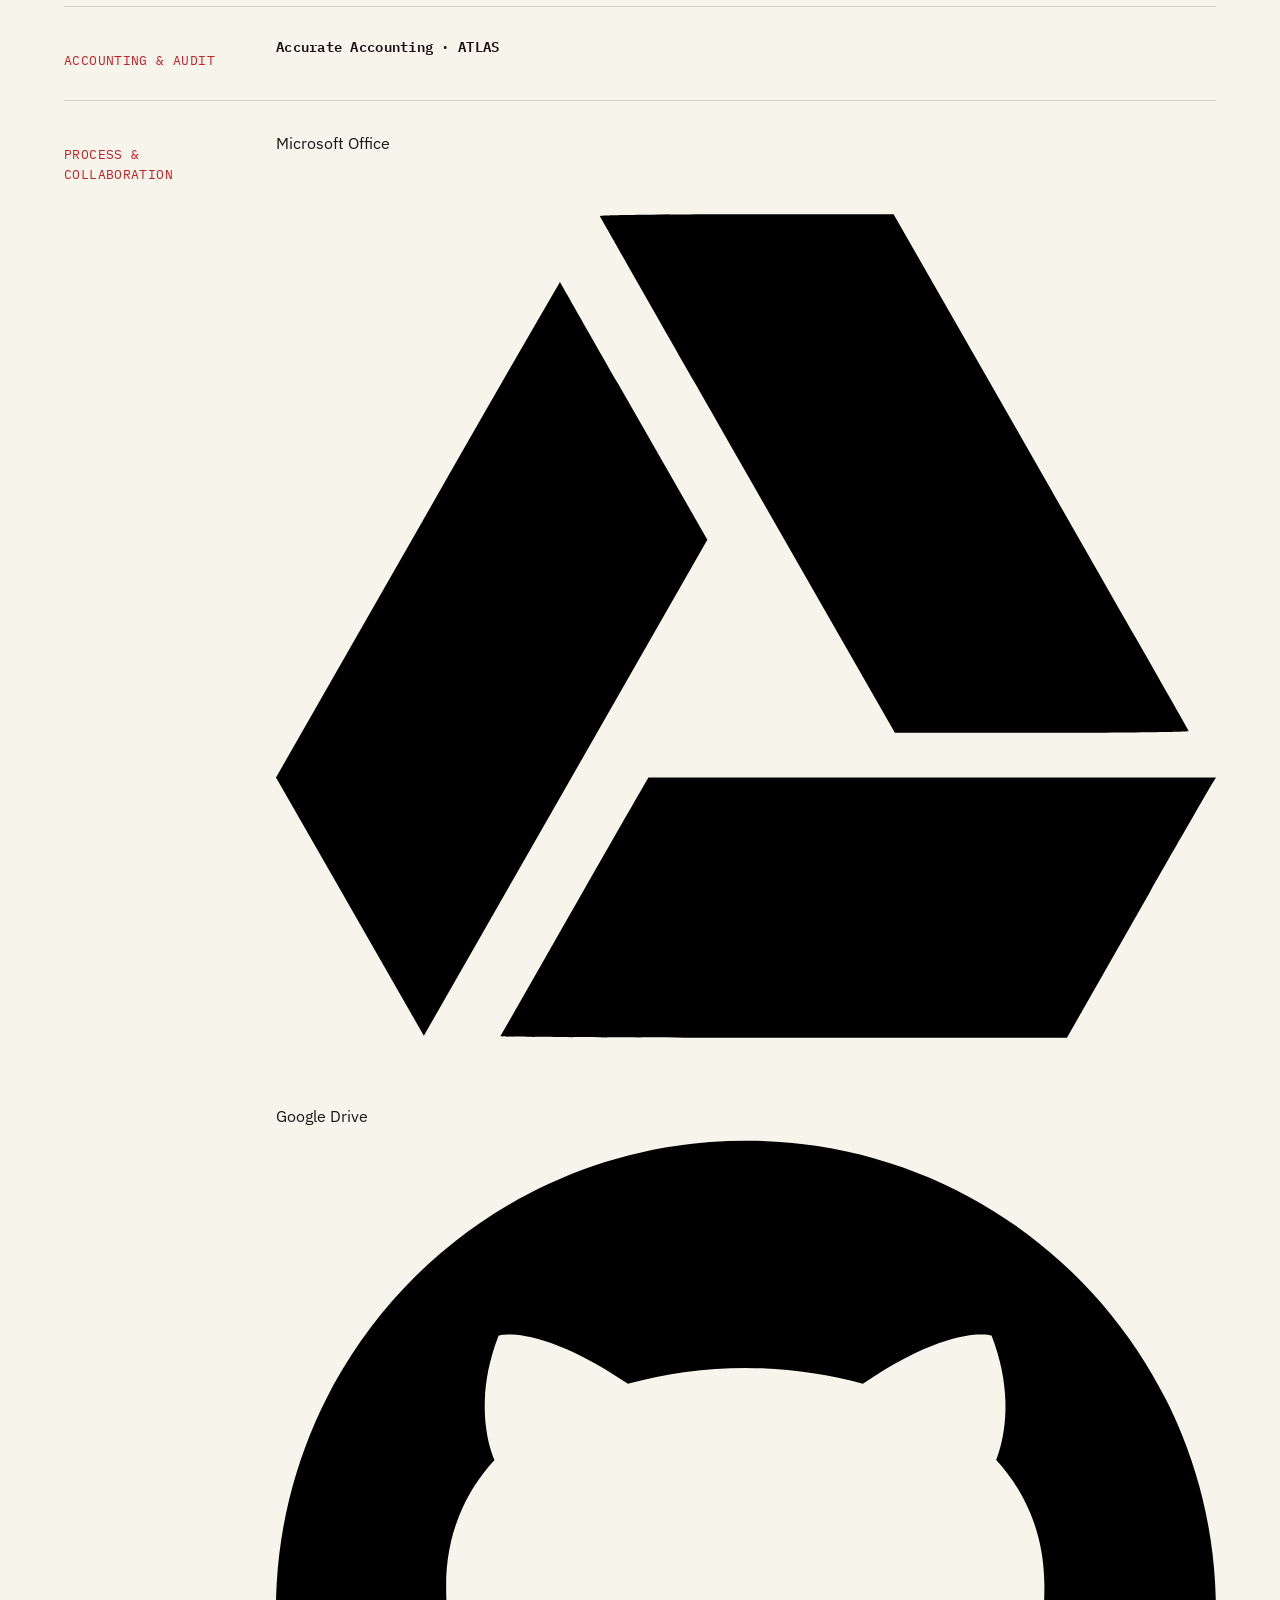
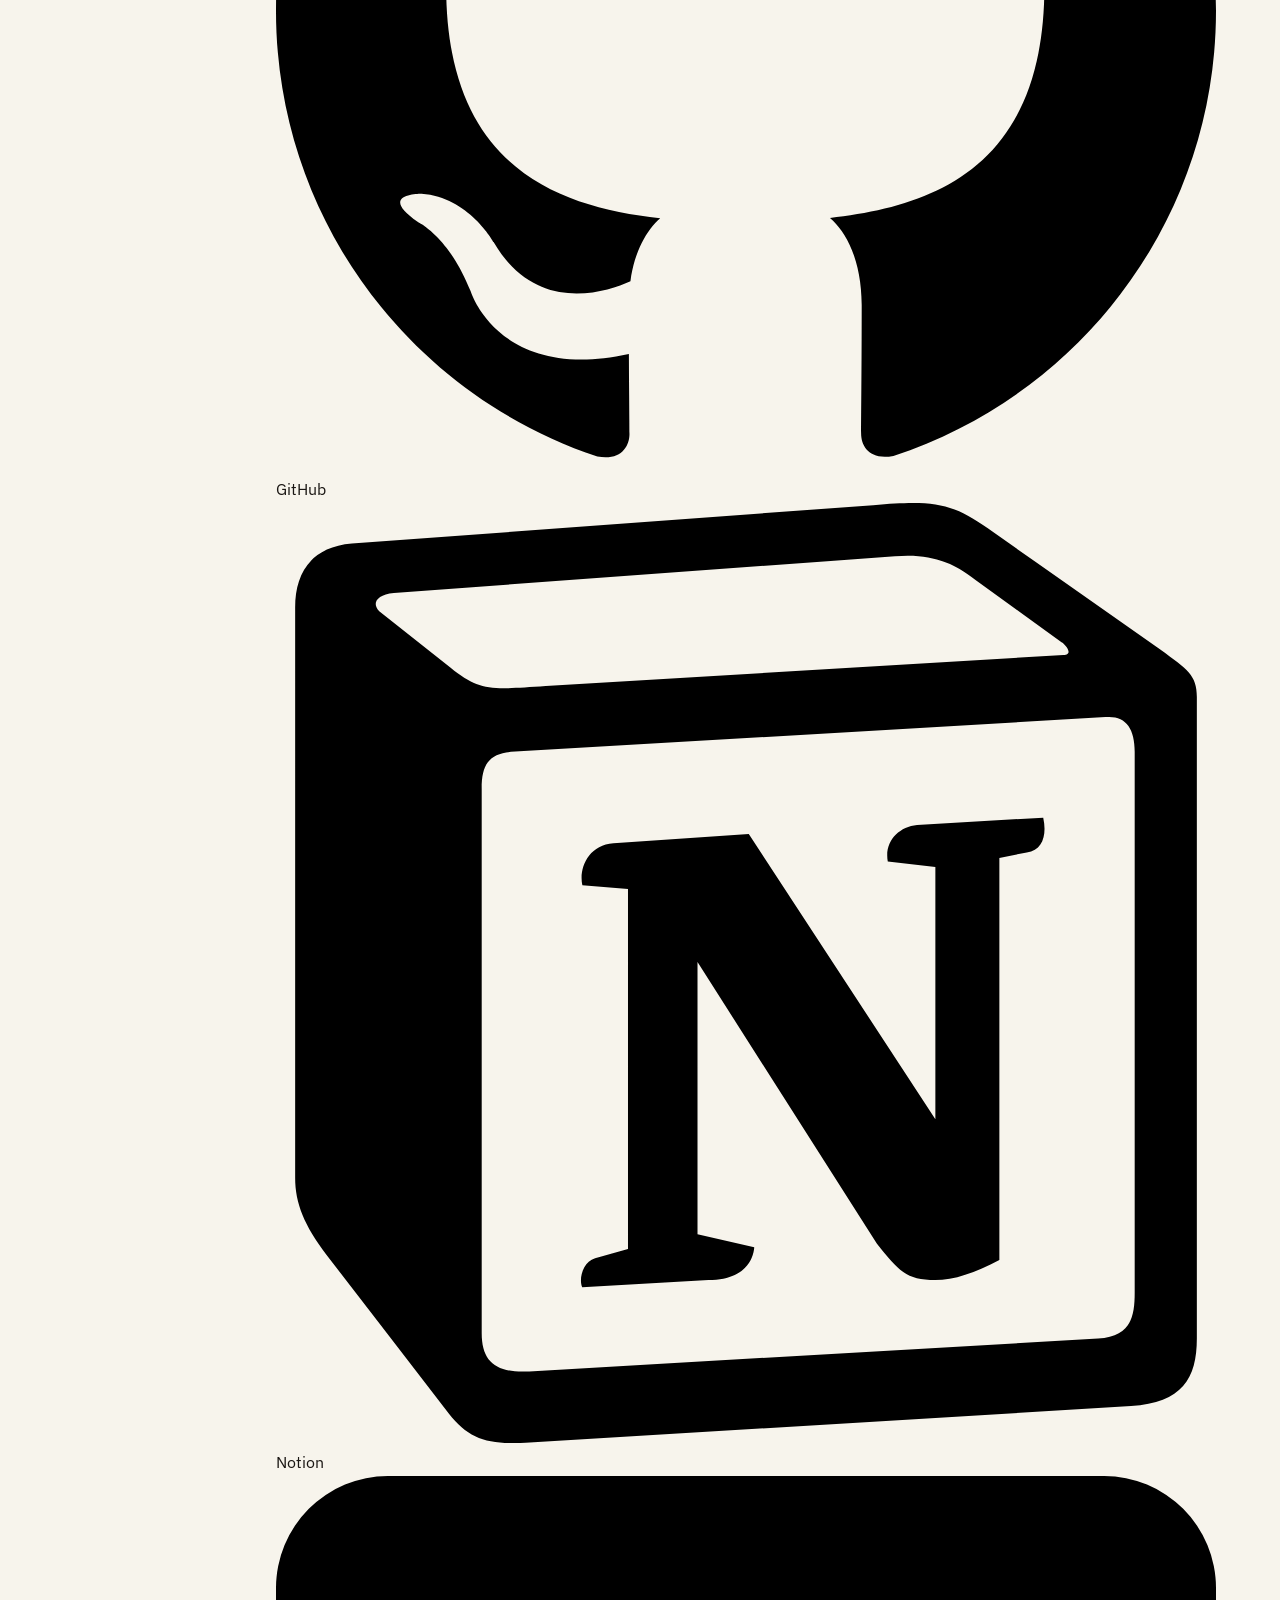
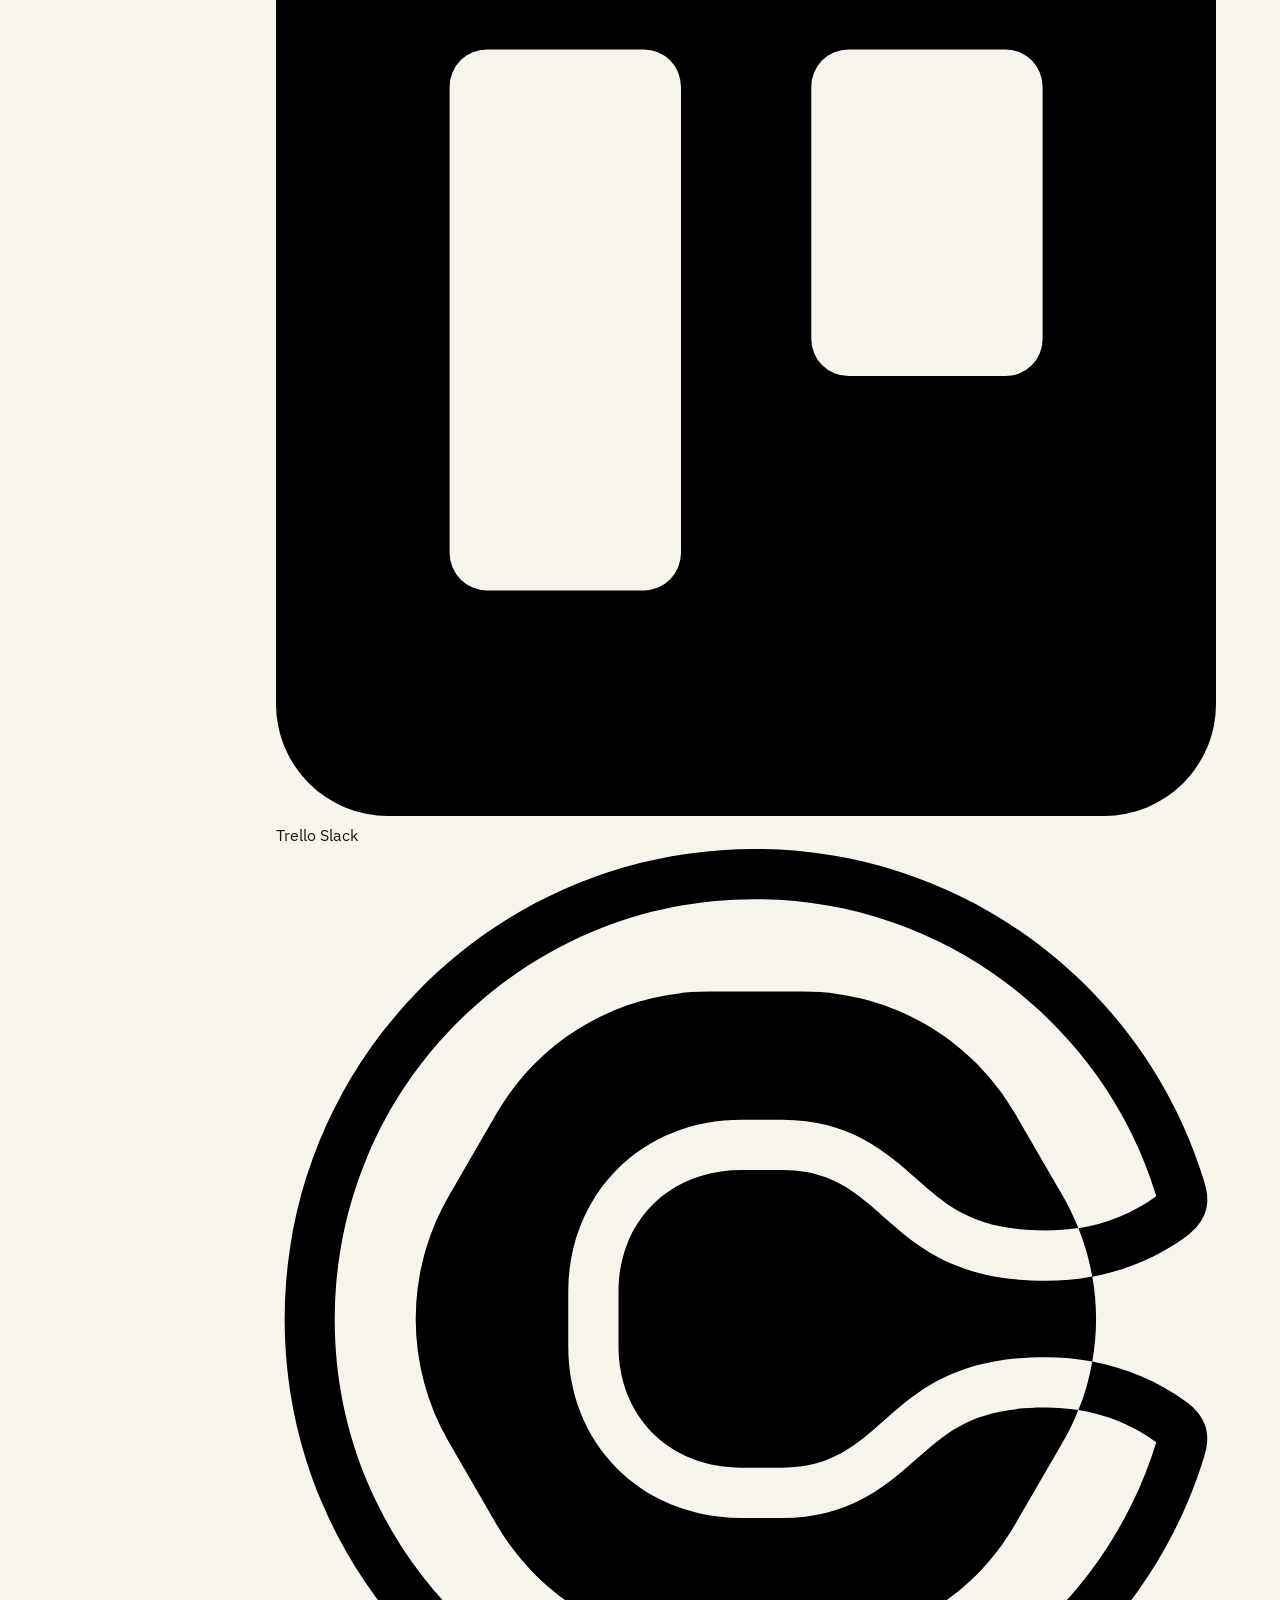
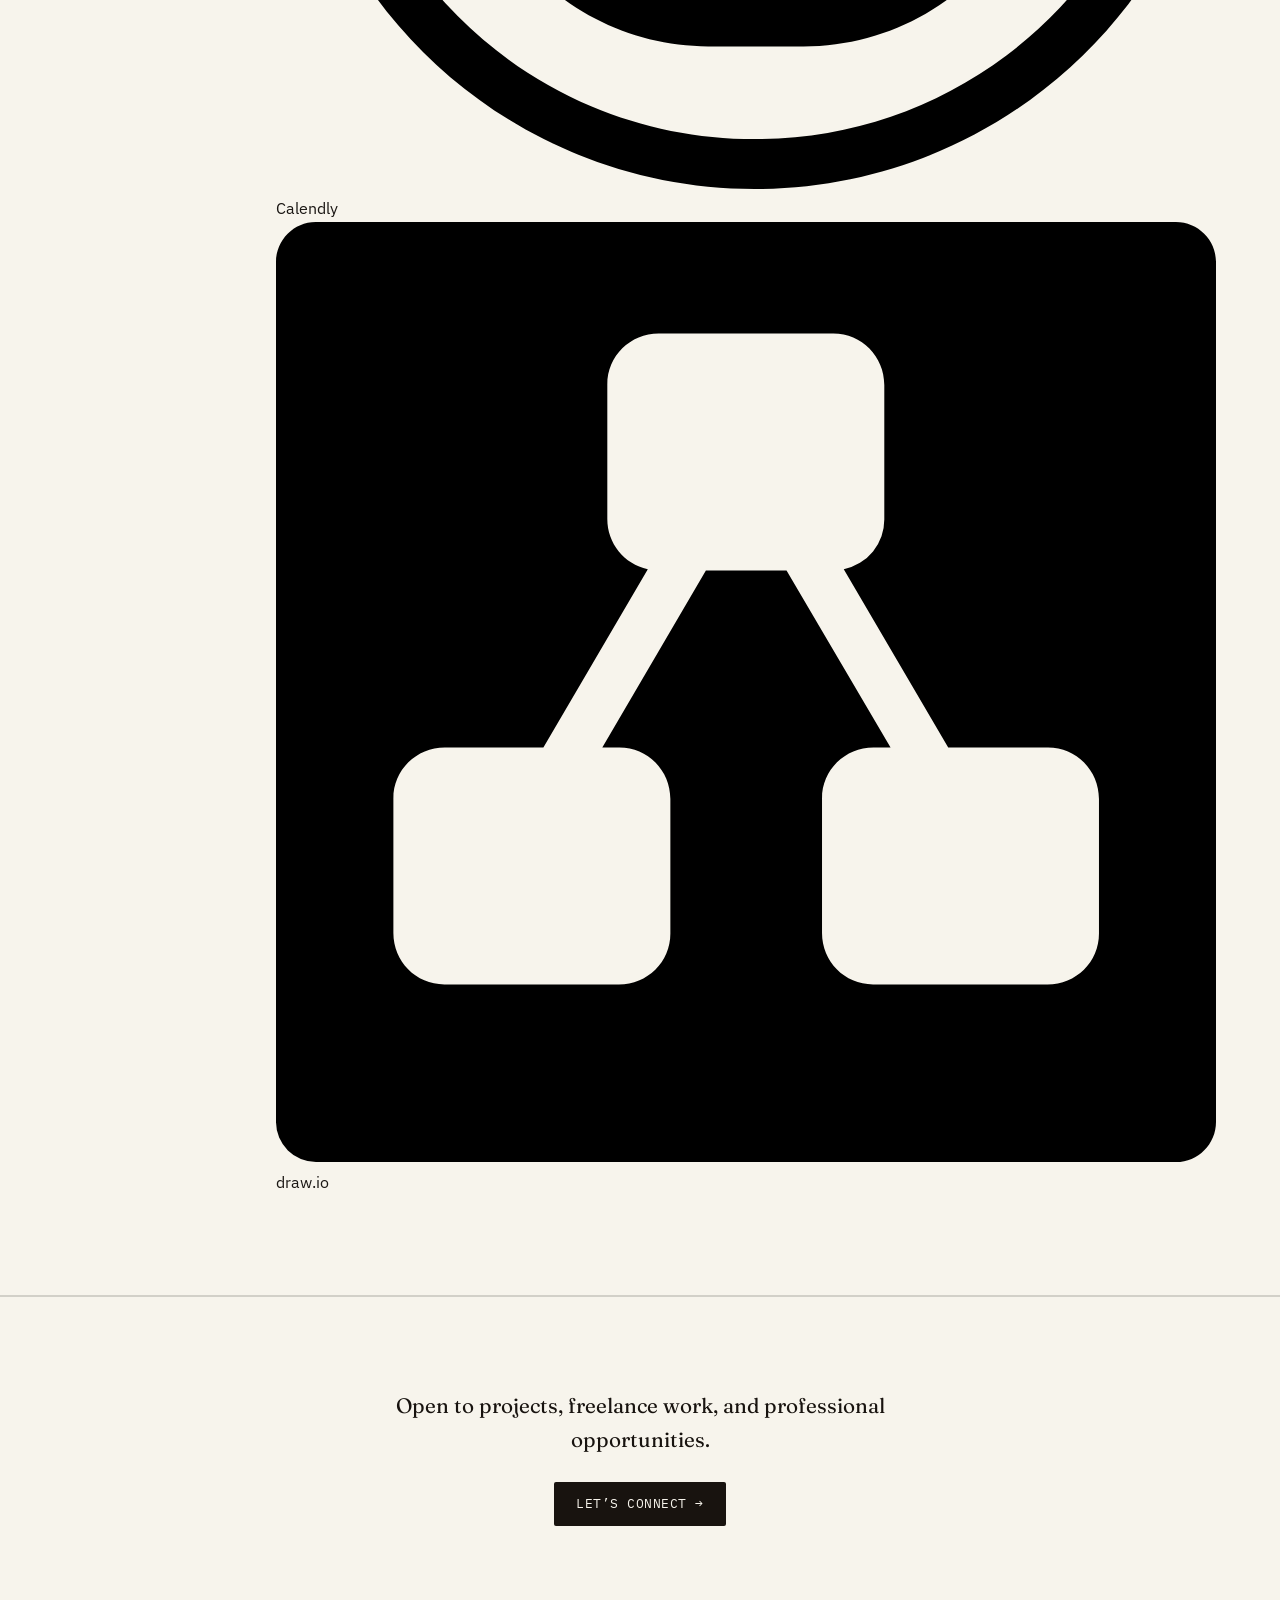
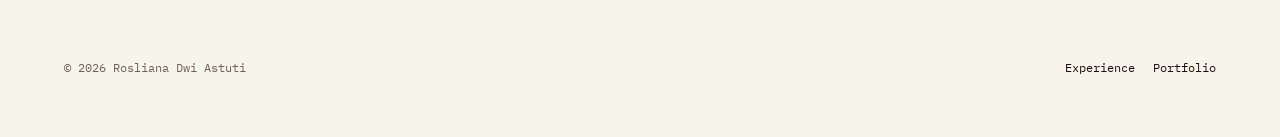
==== commit 08edb58e: "Update index.html" ====
--- a/index.html
+++ b/index.html
@@ -210,7 +210,10 @@
     <div class="exp-group">
       <div class="exp-category">Spreadsheet &amp; Data Processing</div>
       <div class="exp-items">
-        <p class="fn-name" style="margin-top:0;">Microsoft Excel &middot; Google Sheets</p>
+        <div class="tool-chips" style="margin-top:0;">
+          <span class="tool-chip"><span>Microsoft Excel</span></span>
+          <span class="tool-chip"><svg class="tool-icon" viewBox="0 0 24 24" aria-hidden="true"><path d="M11.318 12.545H7.91v-1.909h3.41v1.91zM14.728 0v6h6l-6-6zm1.363 10.636h-3.41v1.91h3.41v-1.91zm0 3.273h-3.41v1.91h3.41v-1.91zM20.727 6.5v15.864c0 .904-.732 1.636-1.636 1.636H4.909a1.636 1.636 0 0 1-1.636-1.636V1.636C3.273.732 4.005 0 4.909 0h9.318v6.5h6.5zm-3.273 2.773H6.545v7.909h10.91v-7.91zm-6.136 4.636H7.91v1.91h3.41v-1.91z"/></svg><span>Google Sheets</span></span>
+        </div>
         <p class="fn-desc">Data Entry &middot; Data Cleaning &middot; Data Extraction &middot; Data Validation &middot; Data Standardization &middot; Reconciliation &middot; Business Rules &middot; Dynamic Views</p>
       </div>
     </div>
@@ -219,9 +222,20 @@
       <div class="exp-category">Data Analytics</div>
       <div class="exp-items">
         <p class="fn-name" style="margin-top:0;">Python</p>
-        <p class="fn-desc">Pandas &middot; NumPy &middot; Matplotlib &middot; Seaborn &middot; Google Colab</p>
+        <div class="tool-chips">
+          <span class="tool-chip"><svg class="tool-icon" viewBox="0 0 24 24" aria-hidden="true"><path d="M14.25.18l.9.2.73.26.59.3.45.32.34.34.25.34.16.33.1.3.04.26.02.2-.01.13V8.5l-.05.63-.13.55-.21.46-.26.38-.3.31-.33.25-.35.19-.35.14-.33.1-.3.07-.26.04-.21.02H8.77l-.69.05-.59.14-.5.22-.41.27-.33.32-.27.35-.2.36-.15.37-.1.35-.07.32-.04.27-.02.21v3.06H3.17l-.21-.03-.28-.07-.32-.12-.35-.18-.36-.26-.36-.36-.35-.46-.32-.59-.28-.73-.21-.88-.14-1.05-.05-1.23.06-1.22.16-1.04.24-.87.32-.71.36-.57.4-.44.42-.33.42-.24.4-.16.36-.1.32-.05.24-.01h.16l.06.01h8.16v-.83H6.18l-.01-2.75-.02-.37.05-.34.11-.31.17-.28.25-.26.31-.23.38-.2.44-.18.51-.15.58-.12.64-.1.71-.06.77-.04.84-.02 1.27.05zm-6.3 1.98l-.23.33-.08.41.08.41.23.34.33.22.41.09.41-.09.33-.22.23-.34.08-.41-.08-.41-.23-.33-.33-.22-.41-.09-.41.09zm13.09 3.95l.28.06.32.12.35.18.36.27.36.35.35.47.32.59.28.73.21.88.14 1.04.05 1.23-.06 1.23-.16 1.04-.24.86-.32.71-.36.57-.4.45-.42.33-.42.24-.4.16-.36.09-.32.05-.24.02-.16-.01h-8.22v.82h5.84l.01 2.76.02.36-.05.34-.11.31-.17.29-.25.25-.31.24-.38.2-.44.17-.51.15-.58.13-.64.09-.71.07-.77.04-.84.01-1.27-.04-1.07-.14-.9-.2-.73-.25-.59-.3-.45-.33-.34-.34-.25-.34-.16-.33-.1-.3-.04-.25-.02-.2.01-.13v-5.34l.05-.64.13-.54.21-.46.26-.38.3-.32.33-.24.35-.2.35-.14.33-.1.3-.06.26-.04.21-.02.13-.01h5.84l.69-.05.59-.14.5-.21.41-.28.33-.32.27-.35.2-.36.15-.36.1-.35.07-.32.04-.28.02-.21V6.07h2.09l.14.01zm-6.47 14.25l-.23.33-.08.41.08.41.23.33.33.23.41.08.41-.08.33-.23.23-.33.08-.41-.08-.41-.23-.33-.33-.23-.41-.08-.41.08z"/></svg><span>Python</span></span>
+          <span class="tool-chip"><svg class="tool-icon" viewBox="0 0 24 24" aria-hidden="true"><path d="M16.922 0h2.623v18.104h-2.623zm-4.126 12.94h2.623v2.57h-2.623zm0-7.037h2.623v5.446h-2.623zm0 11.197h2.623v5.446h-2.623zM4.456 5.896h2.622V24H4.455zm4.213 2.559h2.623v2.57H8.67zm0 4.151h2.623v5.447H8.67zm0-11.187h2.623v5.446H8.67Z"/></svg><span>Pandas</span></span>
+          <span class="tool-chip"><svg class="tool-icon" viewBox="0 0 24 24" aria-hidden="true"><path d="M10.315 4.876L6.3048 2.8517l-4.401 2.1965 4.1186 2.0683zm1.8381.9277l4.2045 2.1223-4.3622 2.1906-4.125-2.0718zm5.6153-2.9213l4.3193 2.1658-3.863 1.9402-4.2131-2.1252zm-1.859-.9329L12.021 0 8.1742 1.9193l4.0068 2.0208zm-3.0401 16.7443V24l4.7107-2.3507-.0053-5.3085zm4.7037-4.2057l-.0052-5.2528-4.6985 2.3356v5.2546zm5.6553-.9845v5.327l-4.0178 2.0052-.0029-5.3028zm0-1.8626V6.4214l-4.0253 2.001.0034 5.2633zM11.2062 11.571L8.0333 9.9756v6.895s-3.8804-8.2564-4.2399-8.998c-.0463-.0957-.2371-.2007-.2858-.2262C2.8118 7.2812.773 6.2485.773 6.2485V18.43l2.8204 1.5076v-6.3674s3.8392 7.3775 3.878 7.458c.0389.0807.4245.8582.8362 1.1314.5485.363 2.8992 1.7766 2.8992 1.7766z"/></svg><span>NumPy</span></span>
+          <span class="tool-chip"><svg class="tool-icon" viewBox="0 0 24 24" aria-hidden="true"><path d="M16.9414 4.9757a7.033 7.033 0 0 0-4.9308 2.0646 7.033 7.033 0 0 0-.1232 9.8068l2.395-2.395a3.6455 3.6455 0 0 1 5.1497-5.1478l2.397-2.3989a7.033 7.033 0 0 0-4.8877-1.9297zM7.07 4.9855a7.033 7.033 0 0 0-4.8878 1.9316l2.3911 2.3911a3.6434 3.6434 0 0 1 5.0227.1271l1.7341-2.9737-.0997-.0802A7.033 7.033 0 0 0 7.07 4.9855zm15.0093 2.1721l-2.3892 2.3911a3.6455 3.6455 0 0 1-5.1497 5.1497l-2.4067 2.4068a7.0362 7.0362 0 0 0 9.9456-9.9476zM1.932 7.1674a7.033 7.033 0 0 0-.002 9.6816l2.397-2.397a3.6434 3.6434 0 0 1-.004-4.8916zm7.664 7.4235c-1.38 1.3816-3.5863 1.411-5.0168.1134l-2.397 2.395c2.4693 2.3328 6.263 2.5753 9.0072.5455l.1368-.1115z"/></svg><span>Google Colab</span></span>
+        </div>
+        <p class="fn-desc">Matplotlib &middot; Seaborn</p>
+
         <p class="fn-name">SQL</p>
-        <p class="fn-desc">Window Functions &middot; Joins &middot; CTEs &middot; Aggregate Functions &middot; DBeaver</p>
+        <div class="tool-chips">
+          <span class="tool-chip"><svg class="tool-icon" viewBox="0 0 24 24" aria-hidden="true"><path d="M17.1113 0a3.283 3.283 0 0 0-1.746.5508 8.4362 8.4362 0 0 0-2.7481 2.543 6.7216 6.7216 0 0 1-1.3438 0c-.3202 0-.7887.209-.5742.9628.2146.7538.798 1.4973.75 1.9239a3.6987 3.6987 0 0 0-.0683.8047c-.2979.4714-1.6906 2.743-2.1133 4.5488 0 0 .7957-7.967-1.6446-9.33C5.1828.6406 3.219 1.7271 2.5625 3.5233c-1.4027 3.833.6752 9.8253 3.6055 14.6621 2.9302 4.837 5.7128 5.7083 7.6855 5.795 3.2985.1443 2.3385-.57 3.5235-.6407 1.1848-.0705 1.0116.6411 2.9843.3653 1.438-.2085 1.685-1.1705 1.1407-1.6035-.5445-.433-.3626-1.4832.1562-3.7188.5188-2.2356-.224-6.17-.746-7.1836-.522-1.0136-.4643-1.5298.0897-2.5273a6.2125 6.2125 0 0 0 .8497-2.5059 3.858 3.858 0 0 0 0-1.043.0703.0703 0 0 0 0-.0214v-.0508s-.3439 1.3752-1.0196 1.8691a9.8362 9.8362 0 0 0-.3203.2442c.0673-.2566.3209-1.34-.041-1.9239 0 0-.1508 2.4876-1.4766 2.6192-1.3258.1315-3.202-1.2243-3.7304-1.7696.0385.21.0682.268.1093.4297.044.1514.0957.2998.1563.4453.1857.5999.3837 1.5177.086 2.0918-.4644.911-1.4756 2.313-1.3731 4.3145a8.4896 8.4896 0 0 0 .8027 3.5273c.3907.988.4929 1.8995.416 2.0567-.0768.1571.027.9613-1.8144-.418-1.8414-1.3792-2.338-2.8066-2.338-2.8066a5.9008 5.9008 0 0 0-.3358 2.496 15.5107 15.5107 0 0 0 .7773 3.5606s-2.4149-1.9574-2.543-5.877c-.1217-3.602 1.986-7.7686 2.3223-8.4101.0652.1444.1618.2733.2832.375.1214.1016.2645.1743.418.2129 0 0-.9392-.5175-.254-2.5254.6854-2.0079 2.0667-3.7942 3.463-4.58a3.9939 3.9939 0 0 1 3.871-.1973A3.2807 3.2807 0 0 0 17.377.0059 3.2584 3.2584 0 0 0 17.1113 0Zm-1.3906 1.8652a1.1517 1.1517 0 0 0-.2207.0254c-.3523.077-.5402.49-.2969 1a.8232.8232 0 0 1 .0664.3614.8266.8266 0 0 1-.0957.3554 4.9858 4.9858 0 0 1 .9102-.7168 4.3949 4.3949 0 0 1 1.2168-.4394 1.4291 1.4291 0 0 1-.7246-.2207 1.1402 1.1402 0 0 0-.4922-.3125 1.1424 1.1424 0 0 0-.3633-.0528Zm4.8711.1739c-.5036 0-1.1723.1135-1.6875.3164a1.3396 1.3396 0 0 0-.7617.5625c-.2786.6415 1.4175 1.7047 2.0996 1.5058.3202-.093.7957-.7883 1.0039-1.3945.141-.433.1598-.8185-.0996-.918-.1311-.049-.3258-.0722-.5547-.0722zm.2246 5.33s-.3464 1.1811-.5898 1.7168c-.2114.4747-.2786.4357-.4356.4903a4.3875 4.3875 0 0 0 .1758-.664c.0929-.3914 0-.4942 0-.4942a4.1717 4.1717 0 0 1-.4629 1.2832 1.0077 1.0077 0 0 1-.6406.039c-.2594-.1058-.3047-1.3259-.3047-1.3964a2.5126 2.5126 0 0 0 1.2559-.1915 2.5196 2.5196 0 0 0 1.002-.7832Z"/></svg><span>DBeaver</span></span>
+        </div>
+        <p class="fn-desc">Window Functions &middot; Joins &middot; CTEs &middot; Aggregate Functions</p>
+
         <p class="fn-name">Tableau</p>
         <p class="fn-desc">LOD Expressions &middot; Table Calculations &middot; Forecasting &middot; Trend Lines &middot; Cluster Analysis</p>
       </div>
@@ -237,7 +251,16 @@
     <div class="exp-group">
       <div class="exp-category">Process &amp; Collaboration</div>
       <div class="exp-items">
-        <p class="fn-desc" style="margin-top:2px;">Microsoft Office &middot; Google Drive &middot; GitHub &middot; Notion &middot; Trello &middot; Slack &middot; Calendly &middot; draw.io</p>
+        <div class="tool-chips" style="margin-top:2px;">
+          <span class="tool-chip"><span>Microsoft Office</span></span>
+          <span class="tool-chip"><svg class="tool-icon" viewBox="0 0 24 24" aria-hidden="true"><path d="M12.01 1.485c-2.082 0-3.754.02-3.743.047.01.02 1.708 3.001 3.774 6.62l3.76 6.574h3.76c2.081 0 3.753-.02 3.742-.047-.005-.02-1.708-3.001-3.775-6.62l-3.76-6.574zm-4.76 1.73a789.828 789.861 0 0 0-3.63 6.319L0 15.868l1.89 3.298 1.885 3.297 3.62-6.335 3.618-6.33-1.88-3.287C8.1 4.704 7.255 3.22 7.25 3.214zm2.259 12.653-.203.348c-.114.198-.96 1.672-1.88 3.287a423.93 423.948 0 0 1-1.698 2.97c-.01.026 3.24.042 7.222.042h7.244l1.796-3.157c.992-1.734 1.85-3.23 1.906-3.323l.104-.167h-7.249z"/></svg><span>Google Drive</span></span>
+          <span class="tool-chip"><svg class="tool-icon" viewBox="0 0 24 24" aria-hidden="true"><path d="M12 .297c-6.63 0-12 5.373-12 12 0 5.303 3.438 9.8 8.205 11.385.6.113.82-.258.82-.577 0-.285-.01-1.04-.015-2.04-3.338.724-4.042-1.61-4.042-1.61C4.422 18.07 3.633 17.7 3.633 17.7c-1.087-.744.084-.729.084-.729 1.205.084 1.838 1.236 1.838 1.236 1.07 1.835 2.809 1.305 3.495.998.108-.776.417-1.305.76-1.605-2.665-.3-5.466-1.332-5.466-5.93 0-1.31.465-2.38 1.235-3.22-.135-.303-.54-1.523.105-3.176 0 0 1.005-.322 3.3 1.23.96-.267 1.98-.399 3-.405 1.02.006 2.04.138 3 .405 2.28-1.552 3.285-1.23 3.285-1.23.645 1.653.24 2.873.12 3.176.765.84 1.23 1.91 1.23 3.22 0 4.61-2.805 5.625-5.475 5.92.42.36.81 1.096.81 2.22 0 1.606-.015 2.896-.015 3.286 0 .315.21.69.825.57C20.565 22.092 24 17.592 24 12.297c0-6.627-5.373-12-12-12"/></svg><span>GitHub</span></span>
+          <span class="tool-chip"><svg class="tool-icon" viewBox="0 0 24 24" aria-hidden="true"><path d="M4.459 4.208c.746.606 1.026.56 2.428.466l13.215-.793c.28 0 .047-.28-.046-.326L17.86 1.968c-.42-.326-.981-.7-2.055-.607L3.01 2.295c-.466.046-.56.28-.374.466zm.793 3.08v13.904c0 .747.373 1.027 1.214.98l14.523-.84c.841-.046.935-.56.935-1.167V6.354c0-.606-.233-.933-.748-.887l-15.177.887c-.56.047-.747.327-.747.933zm14.337.745c.093.42 0 .84-.42.888l-.7.14v10.264c-.608.327-1.168.514-1.635.514-.748 0-.935-.234-1.495-.933l-4.577-7.186v6.952L12.21 19s0 .84-1.168.84l-3.222.186c-.093-.186 0-.653.327-.746l.84-.233V9.854L7.822 9.76c-.094-.42.14-1.026.793-1.073l3.456-.233 4.764 7.279v-6.44l-1.215-.139c-.093-.514.28-.887.747-.933zM1.936 1.035l13.31-.98c1.634-.14 2.055-.047 3.082.7l4.249 2.986c.7.513.934.653.934 1.213v16.378c0 1.026-.373 1.634-1.68 1.726l-15.458.934c-.98.047-1.448-.093-1.962-.747l-3.129-4.06c-.56-.747-.793-1.306-.793-1.96V2.667c0-.839.374-1.54 1.447-1.632z"/></svg><span>Notion</span></span>
+          <span class="tool-chip"><svg class="tool-icon" viewBox="0 0 24 24" aria-hidden="true"><path d="M21.147 0H2.853A2.86 2.86 0 000 2.853v18.294A2.86 2.86 0 002.853 24h18.294A2.86 2.86 0 0024 21.147V2.853A2.86 2.86 0 0021.147 0zM10.34 17.287a.953.953 0 01-.953.953h-4a.954.954 0 01-.954-.953V5.38a.953.953 0 01.954-.953h4a.954.954 0 01.953.953zm9.233-5.467a.944.944 0 01-.953.947h-4a.947.947 0 01-.953-.947V5.38a.953.953 0 01.953-.953h4a.954.954 0 01.953.953z"/></svg><span>Trello</span></span>
+          <span class="tool-chip"><span>Slack</span></span>
+          <span class="tool-chip"><svg class="tool-icon" viewBox="0 0 24 24" aria-hidden="true"><path d="M19.655 14.262c.281 0 .557.023.828.064 0 .005-.005.01-.005.014-.105.267-.234.534-.381.786l-1.219 2.106c-1.112 1.936-3.177 3.127-5.411 3.127h-2.432c-2.23 0-4.294-1.191-5.412-3.127l-1.218-2.106a6.251 6.251 0 0 1 0-6.252l1.218-2.106C6.736 4.832 8.8 3.641 11.035 3.641h2.432c2.23 0 4.294 1.191 5.411 3.127l1.219 2.106c.147.252.271.519.381.786 0 .004.005.009.005.014-.267.041-.543.064-.828.064-1.816 0-2.501-.607-3.291-1.306-.764-.676-1.711-1.517-3.44-1.517h-1.029c-1.251 0-2.387.455-3.2 1.278-.796.805-1.233 1.904-1.233 3.099v1.411c0 1.196.437 2.295 1.233 3.099.813.823 1.949 1.278 3.2 1.278h1.034c1.729 0 2.676-.841 3.439-1.517.791-.703 1.471-1.306 3.287-1.301Zm.005-3.237c.399 0 .794-.036 1.179-.11-.002-.004-.002-.01-.002-.014-.073-.414-.193-.823-.349-1.218.731-.12 1.407-.396 1.986-.819 0-.004-.005-.013-.005-.018-.331-1.085-.832-2.101-1.489-3.03-.649-.915-1.435-1.719-2.331-2.395-1.867-1.398-4.088-2.138-6.428-2.138-1.448 0-2.855.28-4.175.841-1.273.543-2.423 1.315-3.407 2.299S2.878 6.552 2.341 7.83c-.557 1.324-.842 2.726-.842 4.175 0 1.448.281 2.855.842 4.174.542 1.274 1.314 2.423 2.298 3.407s2.129 1.761 3.407 2.299c1.324.556 2.727.841 4.175.841 2.34 0 4.561-.74 6.428-2.137a10.815 10.815 0 0 0 2.331-2.396c.652-.929 1.158-1.949 1.489-3.03 0-.004.005-.014.005-.018-.579-.423-1.255-.699-1.986-.819.161-.395.276-.804.349-1.218.005-.009.005-.014.005-.023.869.166 1.692.506 2.404 1.035.685.505.552 1.075.446 1.416C22.184 20.437 17.619 24 12.221 24c-6.625 0-12-5.375-12-12s5.37-12 12-12c5.398 0 9.963 3.563 11.471 8.464.106.341.239.915-.446 1.421-.717.529-1.535.873-2.404 1.034.128.716.128 1.45 0 2.166-.387-.074-.782-.11-1.182-.11-4.184 0-3.968 2.823-6.736 2.823h-1.029c-1.899 0-3.15-1.357-3.15-3.095v-1.411c0-1.738 1.251-3.094 3.15-3.094h1.034c2.768 0 2.552 2.823 6.731 2.827Z"/></svg><span>Calendly</span></span>
+          <span class="tool-chip"><svg class="tool-icon" viewBox="0 0 24 24" aria-hidden="true"><path d="M19.69 13.419h-2.527l-2.667-4.555a1.292 1.292 0 001.035-1.28V4.16c0-.725-.576-1.312-1.302-1.312H9.771c-.726 0-1.312.576-1.312 1.301v3.435c0 .619.426 1.152 1.034 1.28l-2.666 4.555H4.309c-.725 0-1.312.576-1.312 1.301v3.435c0 .725.576 1.312 1.302 1.312h4.458c.726 0 1.312-.576 1.312-1.302v-3.434c0-.726-.576-1.312-1.301-1.312h-.437l2.645-4.523h2.059l2.656 4.523h-.438c-.725 0-1.312.576-1.312 1.301v3.435c0 .725.576 1.312 1.302 1.312H19.7c.726 0 1.312-.576 1.312-1.302v-3.434c0-.726-.576-1.312-1.301-1.312zM24 22.976c0 .565-.459 1.024-1.013 1.024H1.024A1.022 1.022 0 010 22.987V1.024C0 .459.459 0 1.013 0h21.963C23.541 0 24 .459 24 1.013z"/></svg><span>draw.io</span></span>
+        </div>
       </div>
     </div>
 
@@ -258,7 +281,7 @@
   <div class="wrap foot-inner">
     <div class="copy">&copy; 2026 Rosliana Dwi Astuti</div>
     <div class="foot-links">
-      <a href="contact.html">Contact</a>
+      <a href="experience.html">Experience</a>
       <a href="portfolio.html">Portfolio</a>
     </div>
   </div>
--- a/style.css
+++ b/style.css
@@ -669,7 +669,7 @@
 }
 .block p.intro {
   color: var(--slate);
-  max-width: 62ch;
+  max-width: none;
   margin: -14px 0 34px;
 }
 
@@ -834,37 +834,34 @@
    Additive only: nothing above this block was changed.
    ============================================================ */
 
-/* Two-column hero, nested inside the existing .hero-dark section
-   so the dark gradient background and all .hero-name/.tagline
-   typography are kept exactly as before. */
-.hero-split {
-  display: grid;
-  grid-template-columns: 1.15fr 0.85fr;
-  gap: 56px;
-  align-items: center;
-  padding: 0 0 48px;
-}
-.hero-split .hero-text .tagline { margin: 18px 0 0; }
-.hero-photo-frame {
-  width: 100%;
-  aspect-ratio: 4 / 5;
-  overflow: hidden;
-  border: 1px solid rgba(247, 244, 236, 0.18);
-  background: rgba(247, 244, 236, 0.05);
-}
-.hero-photo-frame img {
-  width: 100%;
-  height: 100%;
-  object-fit: cover;
-  display: block;
-}
-@media (max-width: 900px) {
-  .hero-split {
-    grid-template-columns: 1fr;
-    gap: 26px;
-    padding: 0 0 40px;
-  }
-  .hero-photo-frame { order: -1; aspect-ratio: 4 / 3; }
+/* Profile-intro row: circular photo on the left, name/headline/
+   tagline stacked beside it on the right — left-aligned, not
+   centered underneath. Nested inside the existing .hero-dark
+   section so the dark gradient background is unchanged. */
+.hero-profile-row {
+  display: flex;
+  align-items: center;
+  gap: 28px;
+  flex-wrap: wrap;
+}
+.hero-photo-profile {
+  width: 128px;
+  height: 128px;
+  flex-shrink: 0;
+}
+.hero-profile-row .hero-name { min-width: 260px; }
+.profile-tagline {
+  font-family: var(--font-body);
+  font-style: italic;
+  font-size: 1.02rem;
+  color: rgba(247, 244, 236, 0.85);
+  line-height: 1.6;
+  margin: 10px 0 0;
+  max-width: none;
+}
+@media (max-width: 640px) {
+  .hero-photo-profile { width: 84px; height: 84px; }
+  .hero-profile-row { gap: 18px; }
 }
 
 /* Technical label + explanation pairs — used for spreadsheet
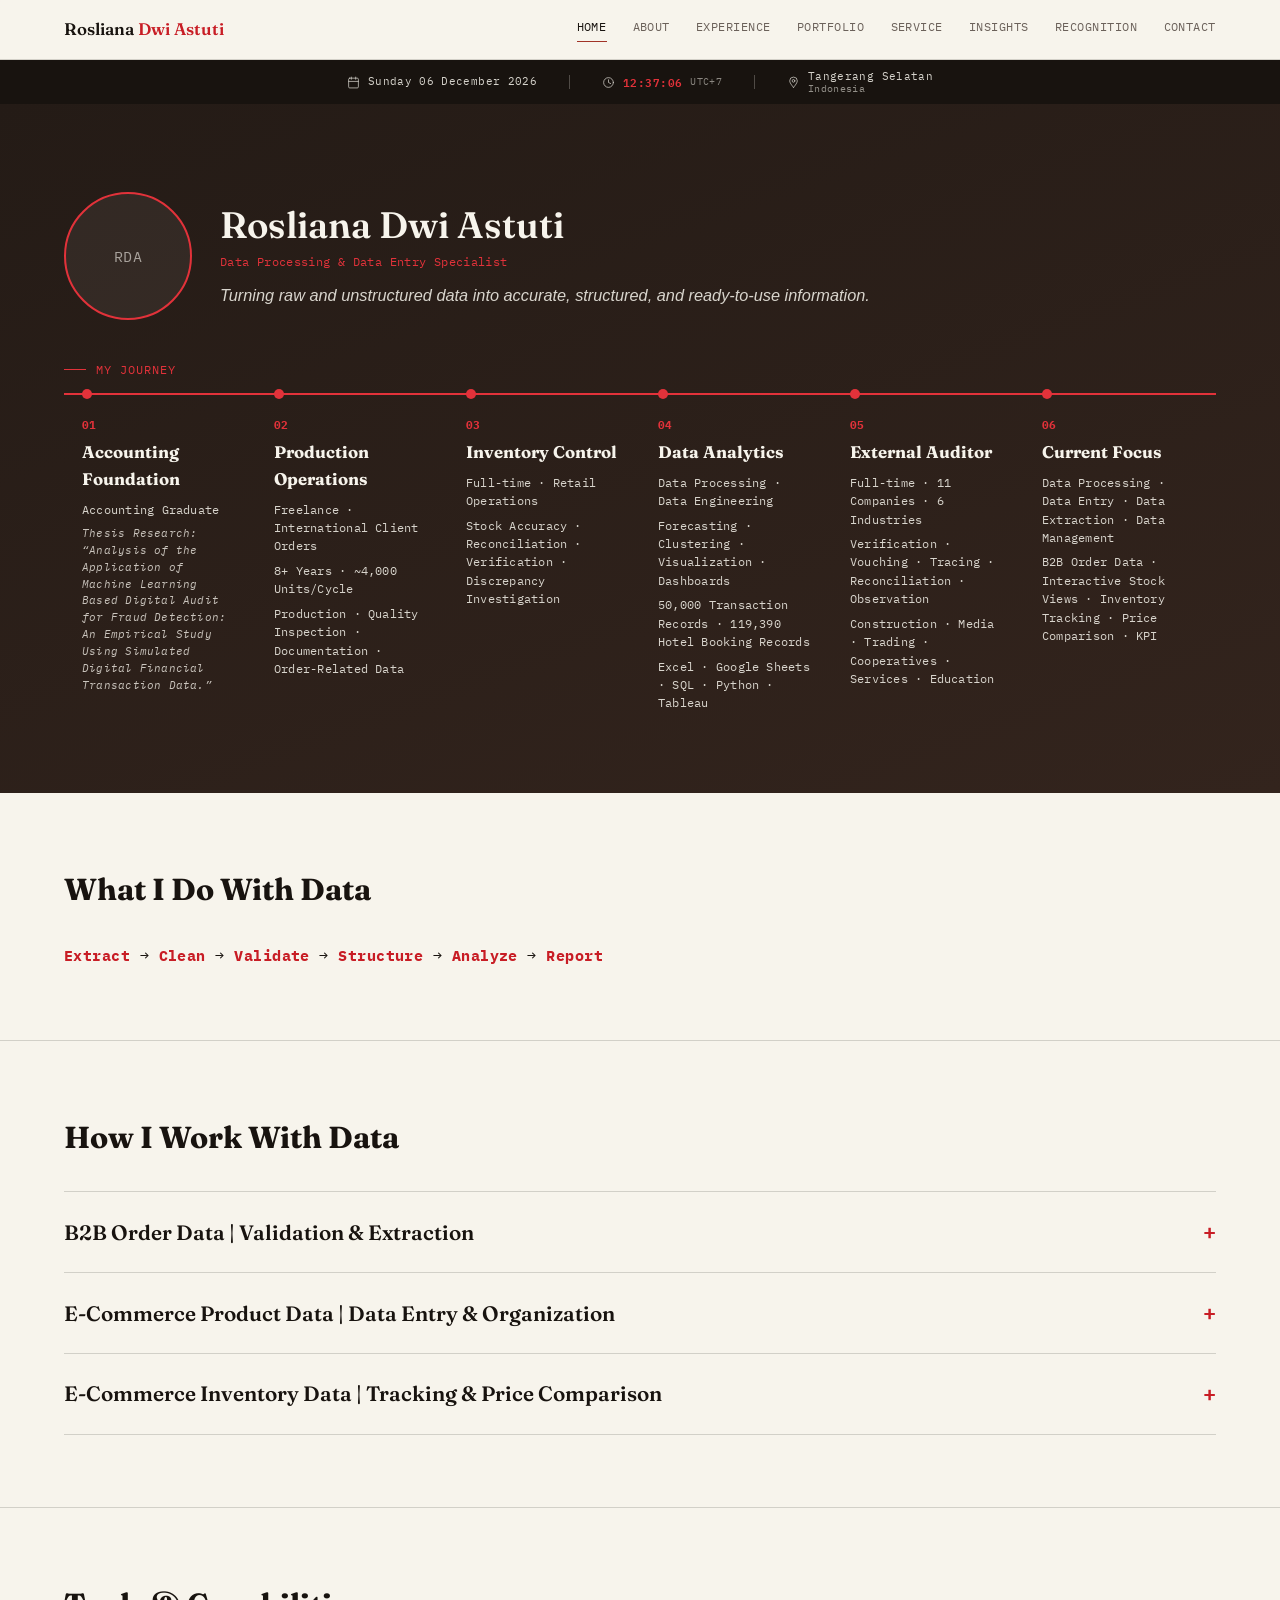
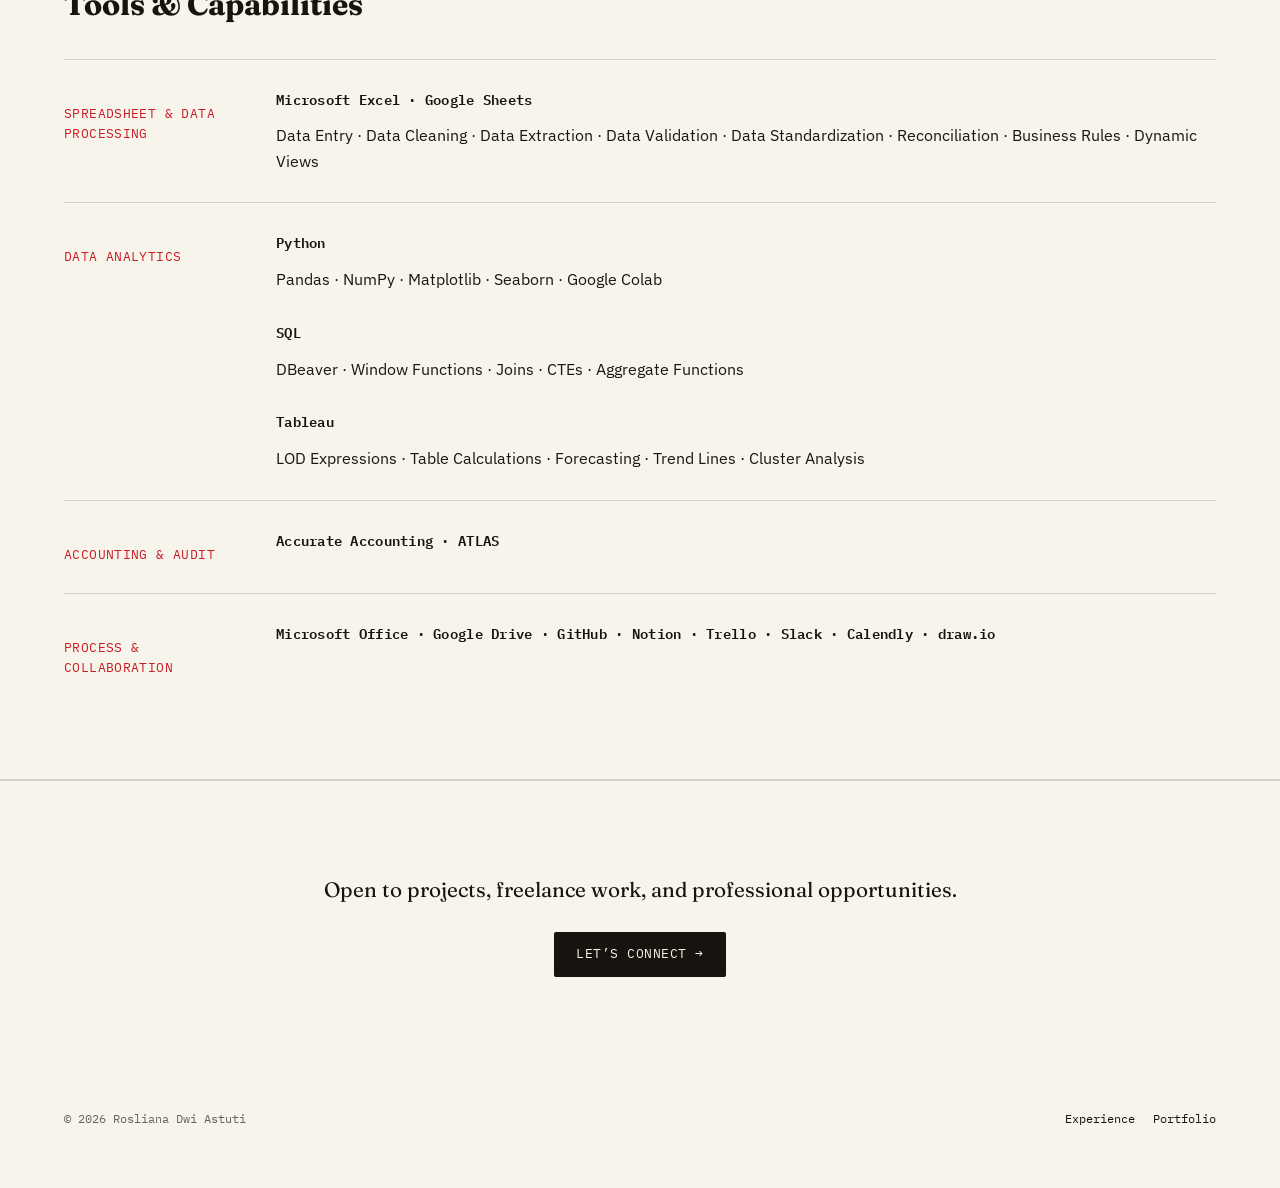
==== commit d32c3592: "Update index.html" ====
--- a/index.html
+++ b/index.html
@@ -54,8 +54,11 @@
 
     <div class="hero-profile-row">
       <div class="hero-photo hero-photo-profile">
-        <!-- Replace the src below with the real photo file once it's in the repo, e.g. assets/rosliana-photo.jpg -->
-        <img src="assets/rosliana-photo.jpg" alt="Rosliana Dwi Astuti" loading="lazy" onerror="this.style.display='none'">
+        <!-- No photo file has been provided yet, so this shows initials as a
+             visible placeholder. Replace the whole <img> tag below with your
+             real photo once you share the file, e.g.:
+             <img src="assets/rosliana-photo.jpg" alt="Rosliana Dwi Astuti" loading="lazy"> -->
+        <span class="placeholder">RDA</span>
       </div>
       <div class="hero-name">
         <h1>Rosliana Dwi Astuti</h1>
@@ -68,30 +71,26 @@
     <div class="timeline">
 
       <div class="timeline-item">
-        <span class="stage-num">01</span>
-        <h4>Accounting Foundation</h4>
+        <h4><span class="stage-num">01</span>Accounting Foundation</h4>
         <p>Accounting Graduate</p>
         <p class="thesis">Thesis Research: &ldquo;Analysis of the Application of Machine Learning Based Digital Audit for Fraud Detection: An Empirical Study Using Simulated Digital Financial Transaction Data.&rdquo;</p>
       </div>
 
       <div class="timeline-item">
-        <span class="stage-num">02</span>
-        <h4>Production Operations</h4>
+        <h4><span class="stage-num">02</span>Production Operations</h4>
         <p>Freelance &middot; International Client Orders</p>
         <p>8+ Years &middot; ~4,000 Units/Cycle</p>
         <p>Production &middot; Quality Inspection &middot; Documentation &middot; Order-Related Data</p>
       </div>
 
       <div class="timeline-item">
-        <span class="stage-num">03</span>
-        <h4>Inventory Control</h4>
+        <h4><span class="stage-num">03</span>Inventory Control</h4>
         <p>Full-time &middot; Retail Operations</p>
         <p>Stock Accuracy &middot; Reconciliation &middot; Verification &middot; Discrepancy Investigation</p>
       </div>
 
       <div class="timeline-item">
-        <span class="stage-num">04</span>
-        <h4>Data Analytics</h4>
+        <h4><span class="stage-num">04</span>Data Analytics</h4>
         <p>Data Processing &middot; Data Engineering</p>
         <p>Forecasting &middot; Clustering &middot; Visualization &middot; Dashboards</p>
         <p>50,000 Transaction Records &middot; 119,390 Hotel Booking Records</p>
@@ -99,16 +98,14 @@
       </div>
 
       <div class="timeline-item">
-        <span class="stage-num">05</span>
-        <h4>External Auditor</h4>
+        <h4><span class="stage-num">05</span>External Auditor</h4>
         <p>Full-time &middot; 11 Companies &middot; 6 Industries</p>
         <p>Verification &middot; Vouching &middot; Tracing &middot; Reconciliation &middot; Observation</p>
         <p>Construction &middot; Media &middot; Trading &middot; Cooperatives &middot; Services &middot; Education</p>
       </div>
 
       <div class="timeline-item">
-        <span class="stage-num">06</span>
-        <h4>Current Focus</h4>
+        <h4><span class="stage-num">06</span>Current Focus</h4>
         <p>Data Processing &middot; Data Entry &middot; Data Extraction &middot; Data Management</p>
         <p>B2B Order Data &middot; Interactive Stock Views &middot; Inventory Tracking &middot; Price Comparison &middot; KPI</p>
       </div>
@@ -124,8 +121,7 @@
 <section class="block">
   <div class="wrap">
     <h2>What I Do With Data</h2>
-    <p class="flow-line"><strong>Extract</strong> &rarr; <strong>Clean</strong> &rarr; <strong>Validate</strong> &rarr; <strong>Structure</strong> &rarr; <strong>Analyze</strong> &rarr; <strong>Report</strong></p>
-    <p style="font-style:italic; color:var(--slate); margin:0;">I transform raw and unstructured information into accurate, structured, and ready-to-use data.</p>
+    <p class="flow-line" style="margin-bottom:0;"><strong>Extract</strong> &rarr; <strong>Clean</strong> &rarr; <strong>Validate</strong> &rarr; <strong>Structure</strong> &rarr; <strong>Analyze</strong> &rarr; <strong>Report</strong></p>
   </div>
 </section>
 
@@ -210,10 +206,7 @@
     <div class="exp-group">
       <div class="exp-category">Spreadsheet &amp; Data Processing</div>
       <div class="exp-items">
-        <div class="tool-chips" style="margin-top:0;">
-          <span class="tool-chip"><span>Microsoft Excel</span></span>
-          <span class="tool-chip"><svg class="tool-icon" viewBox="0 0 24 24" aria-hidden="true"><path d="M11.318 12.545H7.91v-1.909h3.41v1.91zM14.728 0v6h6l-6-6zm1.363 10.636h-3.41v1.91h3.41v-1.91zm0 3.273h-3.41v1.91h3.41v-1.91zM20.727 6.5v15.864c0 .904-.732 1.636-1.636 1.636H4.909a1.636 1.636 0 0 1-1.636-1.636V1.636C3.273.732 4.005 0 4.909 0h9.318v6.5h6.5zm-3.273 2.773H6.545v7.909h10.91v-7.91zm-6.136 4.636H7.91v1.91h3.41v-1.91z"/></svg><span>Google Sheets</span></span>
-        </div>
+        <p class="fn-name" style="margin-top:0;">Microsoft Excel &middot; Google Sheets</p>
         <p class="fn-desc">Data Entry &middot; Data Cleaning &middot; Data Extraction &middot; Data Validation &middot; Data Standardization &middot; Reconciliation &middot; Business Rules &middot; Dynamic Views</p>
       </div>
     </div>
@@ -222,20 +215,9 @@
       <div class="exp-category">Data Analytics</div>
       <div class="exp-items">
         <p class="fn-name" style="margin-top:0;">Python</p>
-        <div class="tool-chips">
-          <span class="tool-chip"><svg class="tool-icon" viewBox="0 0 24 24" aria-hidden="true"><path d="M14.25.18l.9.2.73.26.59.3.45.32.34.34.25.34.16.33.1.3.04.26.02.2-.01.13V8.5l-.05.63-.13.55-.21.46-.26.38-.3.31-.33.25-.35.19-.35.14-.33.1-.3.07-.26.04-.21.02H8.77l-.69.05-.59.14-.5.22-.41.27-.33.32-.27.35-.2.36-.15.37-.1.35-.07.32-.04.27-.02.21v3.06H3.17l-.21-.03-.28-.07-.32-.12-.35-.18-.36-.26-.36-.36-.35-.46-.32-.59-.28-.73-.21-.88-.14-1.05-.05-1.23.06-1.22.16-1.04.24-.87.32-.71.36-.57.4-.44.42-.33.42-.24.4-.16.36-.1.32-.05.24-.01h.16l.06.01h8.16v-.83H6.18l-.01-2.75-.02-.37.05-.34.11-.31.17-.28.25-.26.31-.23.38-.2.44-.18.51-.15.58-.12.64-.1.71-.06.77-.04.84-.02 1.27.05zm-6.3 1.98l-.23.33-.08.41.08.41.23.34.33.22.41.09.41-.09.33-.22.23-.34.08-.41-.08-.41-.23-.33-.33-.22-.41-.09-.41.09zm13.09 3.95l.28.06.32.12.35.18.36.27.36.35.35.47.32.59.28.73.21.88.14 1.04.05 1.23-.06 1.23-.16 1.04-.24.86-.32.71-.36.57-.4.45-.42.33-.42.24-.4.16-.36.09-.32.05-.24.02-.16-.01h-8.22v.82h5.84l.01 2.76.02.36-.05.34-.11.31-.17.29-.25.25-.31.24-.38.2-.44.17-.51.15-.58.13-.64.09-.71.07-.77.04-.84.01-1.27-.04-1.07-.14-.9-.2-.73-.25-.59-.3-.45-.33-.34-.34-.25-.34-.16-.33-.1-.3-.04-.25-.02-.2.01-.13v-5.34l.05-.64.13-.54.21-.46.26-.38.3-.32.33-.24.35-.2.35-.14.33-.1.3-.06.26-.04.21-.02.13-.01h5.84l.69-.05.59-.14.5-.21.41-.28.33-.32.27-.35.2-.36.15-.36.1-.35.07-.32.04-.28.02-.21V6.07h2.09l.14.01zm-6.47 14.25l-.23.33-.08.41.08.41.23.33.33.23.41.08.41-.08.33-.23.23-.33.08-.41-.08-.41-.23-.33-.33-.23-.41-.08-.41.08z"/></svg><span>Python</span></span>
-          <span class="tool-chip"><svg class="tool-icon" viewBox="0 0 24 24" aria-hidden="true"><path d="M16.922 0h2.623v18.104h-2.623zm-4.126 12.94h2.623v2.57h-2.623zm0-7.037h2.623v5.446h-2.623zm0 11.197h2.623v5.446h-2.623zM4.456 5.896h2.622V24H4.455zm4.213 2.559h2.623v2.57H8.67zm0 4.151h2.623v5.447H8.67zm0-11.187h2.623v5.446H8.67Z"/></svg><span>Pandas</span></span>
-          <span class="tool-chip"><svg class="tool-icon" viewBox="0 0 24 24" aria-hidden="true"><path d="M10.315 4.876L6.3048 2.8517l-4.401 2.1965 4.1186 2.0683zm1.8381.9277l4.2045 2.1223-4.3622 2.1906-4.125-2.0718zm5.6153-2.9213l4.3193 2.1658-3.863 1.9402-4.2131-2.1252zm-1.859-.9329L12.021 0 8.1742 1.9193l4.0068 2.0208zm-3.0401 16.7443V24l4.7107-2.3507-.0053-5.3085zm4.7037-4.2057l-.0052-5.2528-4.6985 2.3356v5.2546zm5.6553-.9845v5.327l-4.0178 2.0052-.0029-5.3028zm0-1.8626V6.4214l-4.0253 2.001.0034 5.2633zM11.2062 11.571L8.0333 9.9756v6.895s-3.8804-8.2564-4.2399-8.998c-.0463-.0957-.2371-.2007-.2858-.2262C2.8118 7.2812.773 6.2485.773 6.2485V18.43l2.8204 1.5076v-6.3674s3.8392 7.3775 3.878 7.458c.0389.0807.4245.8582.8362 1.1314.5485.363 2.8992 1.7766 2.8992 1.7766z"/></svg><span>NumPy</span></span>
-          <span class="tool-chip"><svg class="tool-icon" viewBox="0 0 24 24" aria-hidden="true"><path d="M16.9414 4.9757a7.033 7.033 0 0 0-4.9308 2.0646 7.033 7.033 0 0 0-.1232 9.8068l2.395-2.395a3.6455 3.6455 0 0 1 5.1497-5.1478l2.397-2.3989a7.033 7.033 0 0 0-4.8877-1.9297zM7.07 4.9855a7.033 7.033 0 0 0-4.8878 1.9316l2.3911 2.3911a3.6434 3.6434 0 0 1 5.0227.1271l1.7341-2.9737-.0997-.0802A7.033 7.033 0 0 0 7.07 4.9855zm15.0093 2.1721l-2.3892 2.3911a3.6455 3.6455 0 0 1-5.1497 5.1497l-2.4067 2.4068a7.0362 7.0362 0 0 0 9.9456-9.9476zM1.932 7.1674a7.033 7.033 0 0 0-.002 9.6816l2.397-2.397a3.6434 3.6434 0 0 1-.004-4.8916zm7.664 7.4235c-1.38 1.3816-3.5863 1.411-5.0168.1134l-2.397 2.395c2.4693 2.3328 6.263 2.5753 9.0072.5455l.1368-.1115z"/></svg><span>Google Colab</span></span>
-        </div>
-        <p class="fn-desc">Matplotlib &middot; Seaborn</p>
-
+        <p class="fn-desc">Pandas &middot; NumPy &middot; Matplotlib &middot; Seaborn &middot; Google Colab</p>
         <p class="fn-name">SQL</p>
-        <div class="tool-chips">
-          <span class="tool-chip"><svg class="tool-icon" viewBox="0 0 24 24" aria-hidden="true"><path d="M17.1113 0a3.283 3.283 0 0 0-1.746.5508 8.4362 8.4362 0 0 0-2.7481 2.543 6.7216 6.7216 0 0 1-1.3438 0c-.3202 0-.7887.209-.5742.9628.2146.7538.798 1.4973.75 1.9239a3.6987 3.6987 0 0 0-.0683.8047c-.2979.4714-1.6906 2.743-2.1133 4.5488 0 0 .7957-7.967-1.6446-9.33C5.1828.6406 3.219 1.7271 2.5625 3.5233c-1.4027 3.833.6752 9.8253 3.6055 14.6621 2.9302 4.837 5.7128 5.7083 7.6855 5.795 3.2985.1443 2.3385-.57 3.5235-.6407 1.1848-.0705 1.0116.6411 2.9843.3653 1.438-.2085 1.685-1.1705 1.1407-1.6035-.5445-.433-.3626-1.4832.1562-3.7188.5188-2.2356-.224-6.17-.746-7.1836-.522-1.0136-.4643-1.5298.0897-2.5273a6.2125 6.2125 0 0 0 .8497-2.5059 3.858 3.858 0 0 0 0-1.043.0703.0703 0 0 0 0-.0214v-.0508s-.3439 1.3752-1.0196 1.8691a9.8362 9.8362 0 0 0-.3203.2442c.0673-.2566.3209-1.34-.041-1.9239 0 0-.1508 2.4876-1.4766 2.6192-1.3258.1315-3.202-1.2243-3.7304-1.7696.0385.21.0682.268.1093.4297.044.1514.0957.2998.1563.4453.1857.5999.3837 1.5177.086 2.0918-.4644.911-1.4756 2.313-1.3731 4.3145a8.4896 8.4896 0 0 0 .8027 3.5273c.3907.988.4929 1.8995.416 2.0567-.0768.1571.027.9613-1.8144-.418-1.8414-1.3792-2.338-2.8066-2.338-2.8066a5.9008 5.9008 0 0 0-.3358 2.496 15.5107 15.5107 0 0 0 .7773 3.5606s-2.4149-1.9574-2.543-5.877c-.1217-3.602 1.986-7.7686 2.3223-8.4101.0652.1444.1618.2733.2832.375.1214.1016.2645.1743.418.2129 0 0-.9392-.5175-.254-2.5254.6854-2.0079 2.0667-3.7942 3.463-4.58a3.9939 3.9939 0 0 1 3.871-.1973A3.2807 3.2807 0 0 0 17.377.0059 3.2584 3.2584 0 0 0 17.1113 0Zm-1.3906 1.8652a1.1517 1.1517 0 0 0-.2207.0254c-.3523.077-.5402.49-.2969 1a.8232.8232 0 0 1 .0664.3614.8266.8266 0 0 1-.0957.3554 4.9858 4.9858 0 0 1 .9102-.7168 4.3949 4.3949 0 0 1 1.2168-.4394 1.4291 1.4291 0 0 1-.7246-.2207 1.1402 1.1402 0 0 0-.4922-.3125 1.1424 1.1424 0 0 0-.3633-.0528Zm4.8711.1739c-.5036 0-1.1723.1135-1.6875.3164a1.3396 1.3396 0 0 0-.7617.5625c-.2786.6415 1.4175 1.7047 2.0996 1.5058.3202-.093.7957-.7883 1.0039-1.3945.141-.433.1598-.8185-.0996-.918-.1311-.049-.3258-.0722-.5547-.0722zm.2246 5.33s-.3464 1.1811-.5898 1.7168c-.2114.4747-.2786.4357-.4356.4903a4.3875 4.3875 0 0 0 .1758-.664c.0929-.3914 0-.4942 0-.4942a4.1717 4.1717 0 0 1-.4629 1.2832 1.0077 1.0077 0 0 1-.6406.039c-.2594-.1058-.3047-1.3259-.3047-1.3964a2.5126 2.5126 0 0 0 1.2559-.1915 2.5196 2.5196 0 0 0 1.002-.7832Z"/></svg><span>DBeaver</span></span>
-        </div>
-        <p class="fn-desc">Window Functions &middot; Joins &middot; CTEs &middot; Aggregate Functions</p>
-
+        <p class="fn-desc">DBeaver &middot; Window Functions &middot; Joins &middot; CTEs &middot; Aggregate Functions</p>
         <p class="fn-name">Tableau</p>
         <p class="fn-desc">LOD Expressions &middot; Table Calculations &middot; Forecasting &middot; Trend Lines &middot; Cluster Analysis</p>
       </div>
@@ -251,19 +233,9 @@
     <div class="exp-group">
       <div class="exp-category">Process &amp; Collaboration</div>
       <div class="exp-items">
-        <div class="tool-chips" style="margin-top:2px;">
-          <span class="tool-chip"><span>Microsoft Office</span></span>
-          <span class="tool-chip"><svg class="tool-icon" viewBox="0 0 24 24" aria-hidden="true"><path d="M12.01 1.485c-2.082 0-3.754.02-3.743.047.01.02 1.708 3.001 3.774 6.62l3.76 6.574h3.76c2.081 0 3.753-.02 3.742-.047-.005-.02-1.708-3.001-3.775-6.62l-3.76-6.574zm-4.76 1.73a789.828 789.861 0 0 0-3.63 6.319L0 15.868l1.89 3.298 1.885 3.297 3.62-6.335 3.618-6.33-1.88-3.287C8.1 4.704 7.255 3.22 7.25 3.214zm2.259 12.653-.203.348c-.114.198-.96 1.672-1.88 3.287a423.93 423.948 0 0 1-1.698 2.97c-.01.026 3.24.042 7.222.042h7.244l1.796-3.157c.992-1.734 1.85-3.23 1.906-3.323l.104-.167h-7.249z"/></svg><span>Google Drive</span></span>
-          <span class="tool-chip"><svg class="tool-icon" viewBox="0 0 24 24" aria-hidden="true"><path d="M12 .297c-6.63 0-12 5.373-12 12 0 5.303 3.438 9.8 8.205 11.385.6.113.82-.258.82-.577 0-.285-.01-1.04-.015-2.04-3.338.724-4.042-1.61-4.042-1.61C4.422 18.07 3.633 17.7 3.633 17.7c-1.087-.744.084-.729.084-.729 1.205.084 1.838 1.236 1.838 1.236 1.07 1.835 2.809 1.305 3.495.998.108-.776.417-1.305.76-1.605-2.665-.3-5.466-1.332-5.466-5.93 0-1.31.465-2.38 1.235-3.22-.135-.303-.54-1.523.105-3.176 0 0 1.005-.322 3.3 1.23.96-.267 1.98-.399 3-.405 1.02.006 2.04.138 3 .405 2.28-1.552 3.285-1.23 3.285-1.23.645 1.653.24 2.873.12 3.176.765.84 1.23 1.91 1.23 3.22 0 4.61-2.805 5.625-5.475 5.92.42.36.81 1.096.81 2.22 0 1.606-.015 2.896-.015 3.286 0 .315.21.69.825.57C20.565 22.092 24 17.592 24 12.297c0-6.627-5.373-12-12-12"/></svg><span>GitHub</span></span>
-          <span class="tool-chip"><svg class="tool-icon" viewBox="0 0 24 24" aria-hidden="true"><path d="M4.459 4.208c.746.606 1.026.56 2.428.466l13.215-.793c.28 0 .047-.28-.046-.326L17.86 1.968c-.42-.326-.981-.7-2.055-.607L3.01 2.295c-.466.046-.56.28-.374.466zm.793 3.08v13.904c0 .747.373 1.027 1.214.98l14.523-.84c.841-.046.935-.56.935-1.167V6.354c0-.606-.233-.933-.748-.887l-15.177.887c-.56.047-.747.327-.747.933zm14.337.745c.093.42 0 .84-.42.888l-.7.14v10.264c-.608.327-1.168.514-1.635.514-.748 0-.935-.234-1.495-.933l-4.577-7.186v6.952L12.21 19s0 .84-1.168.84l-3.222.186c-.093-.186 0-.653.327-.746l.84-.233V9.854L7.822 9.76c-.094-.42.14-1.026.793-1.073l3.456-.233 4.764 7.279v-6.44l-1.215-.139c-.093-.514.28-.887.747-.933zM1.936 1.035l13.31-.98c1.634-.14 2.055-.047 3.082.7l4.249 2.986c.7.513.934.653.934 1.213v16.378c0 1.026-.373 1.634-1.68 1.726l-15.458.934c-.98.047-1.448-.093-1.962-.747l-3.129-4.06c-.56-.747-.793-1.306-.793-1.96V2.667c0-.839.374-1.54 1.447-1.632z"/></svg><span>Notion</span></span>
-          <span class="tool-chip"><svg class="tool-icon" viewBox="0 0 24 24" aria-hidden="true"><path d="M21.147 0H2.853A2.86 2.86 0 000 2.853v18.294A2.86 2.86 0 002.853 24h18.294A2.86 2.86 0 0024 21.147V2.853A2.86 2.86 0 0021.147 0zM10.34 17.287a.953.953 0 01-.953.953h-4a.954.954 0 01-.954-.953V5.38a.953.953 0 01.954-.953h4a.954.954 0 01.953.953zm9.233-5.467a.944.944 0 01-.953.947h-4a.947.947 0 01-.953-.947V5.38a.953.953 0 01.953-.953h4a.954.954 0 01.953.953z"/></svg><span>Trello</span></span>
-          <span class="tool-chip"><span>Slack</span></span>
-          <span class="tool-chip"><svg class="tool-icon" viewBox="0 0 24 24" aria-hidden="true"><path d="M19.655 14.262c.281 0 .557.023.828.064 0 .005-.005.01-.005.014-.105.267-.234.534-.381.786l-1.219 2.106c-1.112 1.936-3.177 3.127-5.411 3.127h-2.432c-2.23 0-4.294-1.191-5.412-3.127l-1.218-2.106a6.251 6.251 0 0 1 0-6.252l1.218-2.106C6.736 4.832 8.8 3.641 11.035 3.641h2.432c2.23 0 4.294 1.191 5.411 3.127l1.219 2.106c.147.252.271.519.381.786 0 .004.005.009.005.014-.267.041-.543.064-.828.064-1.816 0-2.501-.607-3.291-1.306-.764-.676-1.711-1.517-3.44-1.517h-1.029c-1.251 0-2.387.455-3.2 1.278-.796.805-1.233 1.904-1.233 3.099v1.411c0 1.196.437 2.295 1.233 3.099.813.823 1.949 1.278 3.2 1.278h1.034c1.729 0 2.676-.841 3.439-1.517.791-.703 1.471-1.306 3.287-1.301Zm.005-3.237c.399 0 .794-.036 1.179-.11-.002-.004-.002-.01-.002-.014-.073-.414-.193-.823-.349-1.218.731-.12 1.407-.396 1.986-.819 0-.004-.005-.013-.005-.018-.331-1.085-.832-2.101-1.489-3.03-.649-.915-1.435-1.719-2.331-2.395-1.867-1.398-4.088-2.138-6.428-2.138-1.448 0-2.855.28-4.175.841-1.273.543-2.423 1.315-3.407 2.299S2.878 6.552 2.341 7.83c-.557 1.324-.842 2.726-.842 4.175 0 1.448.281 2.855.842 4.174.542 1.274 1.314 2.423 2.298 3.407s2.129 1.761 3.407 2.299c1.324.556 2.727.841 4.175.841 2.34 0 4.561-.74 6.428-2.137a10.815 10.815 0 0 0 2.331-2.396c.652-.929 1.158-1.949 1.489-3.03 0-.004.005-.014.005-.018-.579-.423-1.255-.699-1.986-.819.161-.395.276-.804.349-1.218.005-.009.005-.014.005-.023.869.166 1.692.506 2.404 1.035.685.505.552 1.075.446 1.416C22.184 20.437 17.619 24 12.221 24c-6.625 0-12-5.375-12-12s5.37-12 12-12c5.398 0 9.963 3.563 11.471 8.464.106.341.239.915-.446 1.421-.717.529-1.535.873-2.404 1.034.128.716.128 1.45 0 2.166-.387-.074-.782-.11-1.182-.11-4.184 0-3.968 2.823-6.736 2.823h-1.029c-1.899 0-3.15-1.357-3.15-3.095v-1.411c0-1.738 1.251-3.094 3.15-3.094h1.034c2.768 0 2.552 2.823 6.731 2.827Z"/></svg><span>Calendly</span></span>
-          <span class="tool-chip"><svg class="tool-icon" viewBox="0 0 24 24" aria-hidden="true"><path d="M19.69 13.419h-2.527l-2.667-4.555a1.292 1.292 0 001.035-1.28V4.16c0-.725-.576-1.312-1.302-1.312H9.771c-.726 0-1.312.576-1.312 1.301v3.435c0 .619.426 1.152 1.034 1.28l-2.666 4.555H4.309c-.725 0-1.312.576-1.312 1.301v3.435c0 .725.576 1.312 1.302 1.312h4.458c.726 0 1.312-.576 1.312-1.302v-3.434c0-.726-.576-1.312-1.301-1.312h-.437l2.645-4.523h2.059l2.656 4.523h-.438c-.725 0-1.312.576-1.312 1.301v3.435c0 .725.576 1.312 1.302 1.312H19.7c.726 0 1.312-.576 1.312-1.302v-3.434c0-.726-.576-1.312-1.301-1.312zM24 22.976c0 .565-.459 1.024-1.013 1.024H1.024A1.022 1.022 0 010 22.987V1.024C0 .459.459 0 1.013 0h21.963C23.541 0 24 .459 24 1.013z"/></svg><span>draw.io</span></span>
-        </div>
-      </div>
-    </div>
-
+        <p class="fn-name" style="margin-top:0;">Microsoft Office &middot; Google Drive &middot; GitHub &middot; Notion &middot; Trello &middot; Slack &middot; Calendly &middot; draw.io</p>
+      </div>
+    </div>
   </div>
 </section>
 
@@ -272,7 +244,7 @@
      ============================================================ -->
 <section class="block" style="border-top:1px solid var(--line);">
   <div class="wrap" style="text-align:center; padding:20px 0;">
-    <p style="font-family:var(--font-display); font-size:1.3rem; color:var(--navy); max-width:46ch; margin:0 auto 26px;">Open to projects, freelance work, and professional opportunities.</p>
+    <p style="font-family:var(--font-display); font-size:1.3rem; color:var(--navy); margin:0 auto 26px;">Open to projects, freelance work, and professional opportunities.</p>
     <a href="contact.html" class="btn btn-primary">Let&rsquo;s Connect &rarr;</a>
   </div>
 </section>
--- a/style.css
+++ b/style.css
@@ -558,6 +558,32 @@
 }
 .data-flow strong { color: var(--teal-light); }
 
+/* Compact tool logo + label chips (Tools & Capabilities). Icons are
+   official single-path marks, recolored via currentColor so they
+   match the site's ink/slate palette instead of brand colors. */
+.tool-chips {
+  display: flex;
+  flex-wrap: wrap;
+  margin: 2px 0 10px;
+}
+.tool-chip {
+  display: inline-flex;
+  align-items: center;
+  gap: 7px;
+  margin: 0 20px 8px 0;
+}
+.tool-chip span {
+  font-family: var(--font-mono);
+  font-size: 0.8rem;
+  color: var(--ink);
+}
+.tool-icon {
+  width: 15px;
+  height: 15px;
+  flex-shrink: 0;
+  fill: var(--slate);
+}
+
 /* Light-background version of the same flow line, used outside hero-dark */
 .flow-line {
   font-family: var(--font-mono);
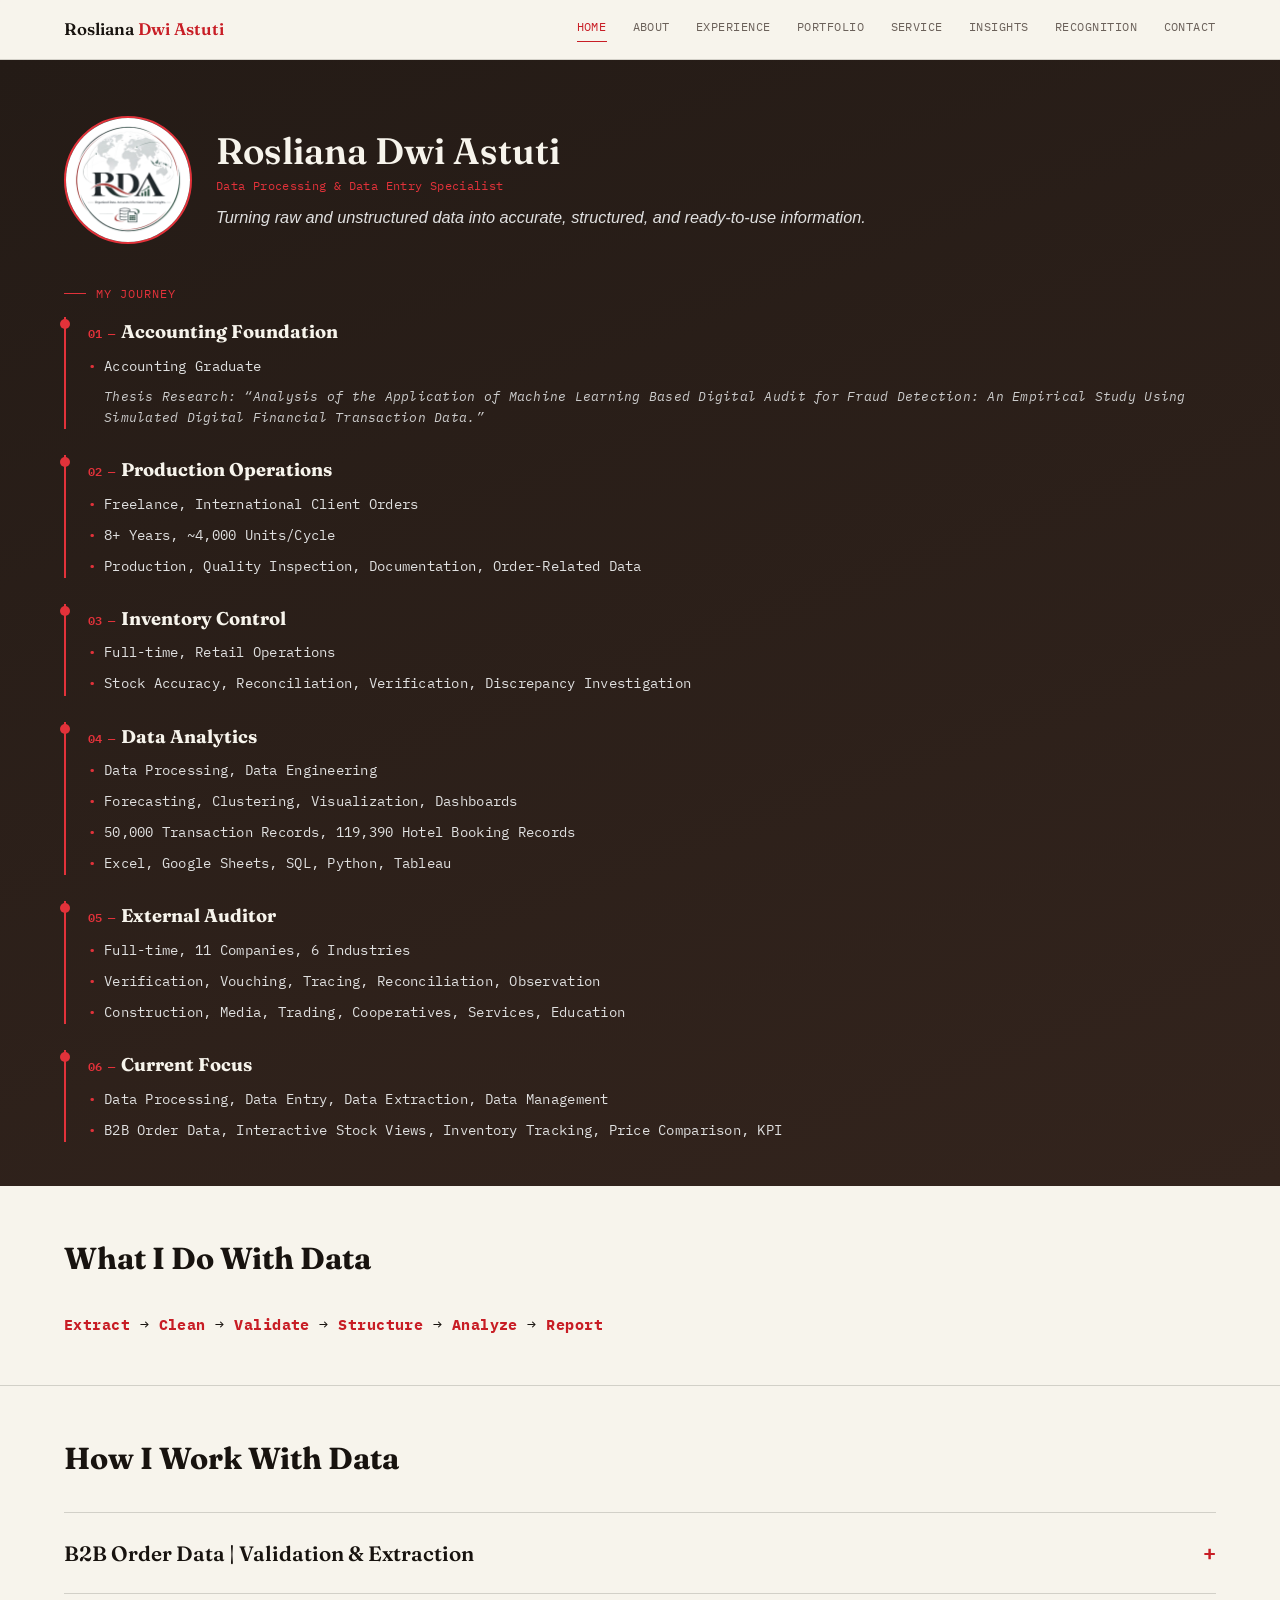
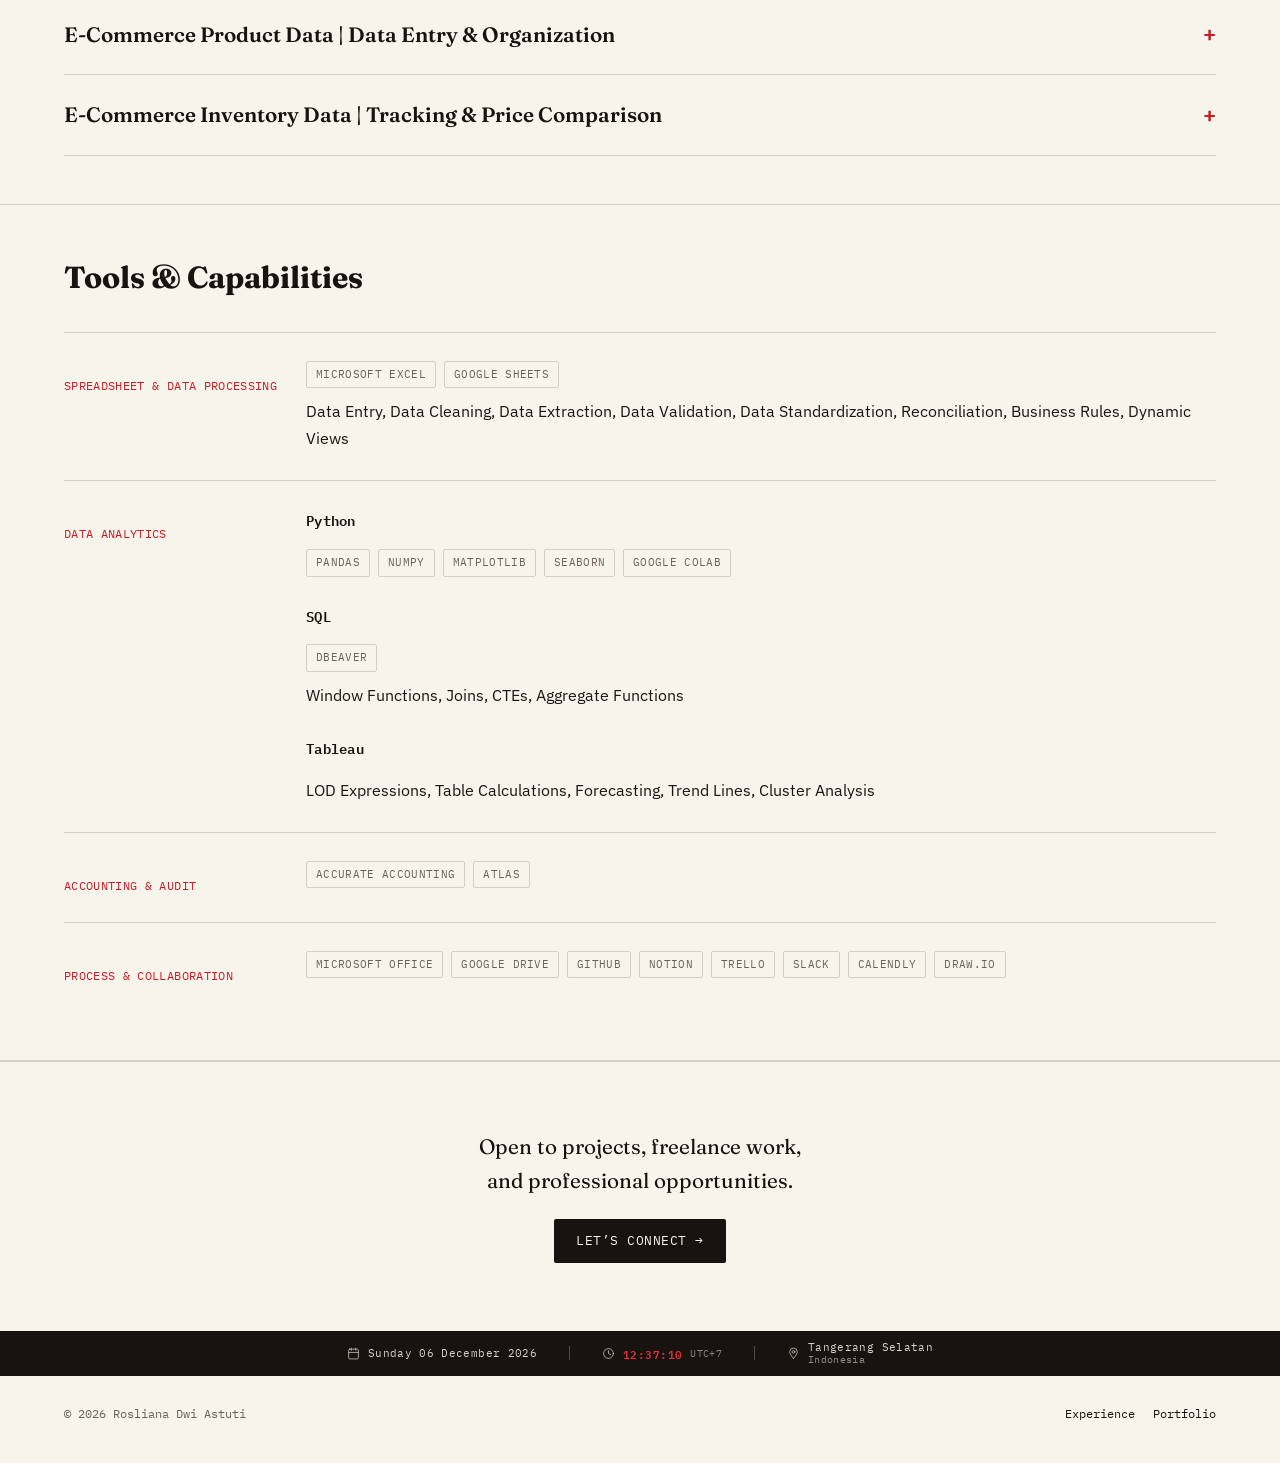
==== commit 30a6b2bf: "Update index.html" ====
--- a/index.html
+++ b/index.html
@@ -26,25 +26,6 @@
   </div>
 </header>
 
-<div class="status-bar">
-  <div class="status-bar-inner">
-    <div class="status-item status-date">
-      <span class="status-icon"><svg viewBox="0 0 24 24"><rect x="3" y="4" width="18" height="18" rx="2"></rect><line x1="16" y1="2" x2="16" y2="6"></line><line x1="8" y1="2" x2="8" y2="6"></line><line x1="3" y1="10" x2="21" y2="10"></line></svg></span>
-      <span id="status-date-text">Wednesday, 10 September 2026</span>
-    </div>
-    <div class="status-sep"></div>
-    <div class="status-item status-time">
-      <span class="status-icon"><svg viewBox="0 0 24 24"><circle cx="12" cy="12" r="9"></circle><polyline points="12 7 12 12 16 14"></polyline></svg></span>
-      <strong id="status-time-text">00:00:00</strong>
-      <span class="status-tz">UTC+7</span>
-    </div>
-    <div class="status-sep"></div>
-    <div class="status-item status-location">
-      <span class="status-icon"><svg viewBox="0 0 24 24"><path d="M12 21s-7-7.5-7-12a7 7 0 0 1 14 0c0 4.5-7 12-7 12z"></path><circle cx="12" cy="9" r="2.5"></circle></svg></span>
-      <span class="status-location-text"><span>Tangerang Selatan</span><span>Indonesia</span></span>
-    </div>
-  </div>
-</div>
 
 <!-- ============================================================
      HERO + MY JOURNEY (dark hero, preserved background)
@@ -54,11 +35,8 @@
 
     <div class="hero-profile-row">
       <div class="hero-photo hero-photo-profile">
-        <!-- No photo file has been provided yet, so this shows initials as a
-             visible placeholder. Replace the whole <img> tag below with your
-             real photo once you share the file, e.g.:
-             <img src="assets/rosliana-photo.jpg" alt="Rosliana Dwi Astuti" loading="lazy"> -->
         <span class="placeholder">RDA</span>
+        <img src="logo.png" alt="Rosliana Dwi Astuti" loading="lazy" onerror="this.style.display='none'">
       </div>
       <div class="hero-name">
         <h1>Rosliana Dwi Astuti</h1>
@@ -72,42 +50,54 @@
 
       <div class="timeline-item">
         <h4><span class="stage-num">01</span>Accounting Foundation</h4>
-        <p>Accounting Graduate</p>
-        <p class="thesis">Thesis Research: &ldquo;Analysis of the Application of Machine Learning Based Digital Audit for Fraud Detection: An Empirical Study Using Simulated Digital Financial Transaction Data.&rdquo;</p>
+        <ul>
+          <li>Accounting Graduate</li>
+          <li class="thesis">Thesis Research: &ldquo;Analysis of the Application of Machine Learning Based Digital Audit for Fraud Detection: An Empirical Study Using Simulated Digital Financial Transaction Data.&rdquo;</li>
+        </ul>
       </div>
 
       <div class="timeline-item">
         <h4><span class="stage-num">02</span>Production Operations</h4>
-        <p>Freelance &middot; International Client Orders</p>
-        <p>8+ Years &middot; ~4,000 Units/Cycle</p>
-        <p>Production &middot; Quality Inspection &middot; Documentation &middot; Order-Related Data</p>
+        <ul>
+          <li>Freelance, International Client Orders</li>
+          <li>8+ Years, ~4,000 Units/Cycle</li>
+          <li>Production, Quality Inspection, Documentation, Order-Related Data</li>
+        </ul>
       </div>
 
       <div class="timeline-item">
         <h4><span class="stage-num">03</span>Inventory Control</h4>
-        <p>Full-time &middot; Retail Operations</p>
-        <p>Stock Accuracy &middot; Reconciliation &middot; Verification &middot; Discrepancy Investigation</p>
+        <ul>
+          <li>Full-time, Retail Operations</li>
+          <li>Stock Accuracy, Reconciliation, Verification, Discrepancy Investigation</li>
+        </ul>
       </div>
 
       <div class="timeline-item">
         <h4><span class="stage-num">04</span>Data Analytics</h4>
-        <p>Data Processing &middot; Data Engineering</p>
-        <p>Forecasting &middot; Clustering &middot; Visualization &middot; Dashboards</p>
-        <p>50,000 Transaction Records &middot; 119,390 Hotel Booking Records</p>
-        <p>Excel &middot; Google Sheets &middot; SQL &middot; Python &middot; Tableau</p>
+        <ul>
+          <li>Data Processing, Data Engineering</li>
+          <li>Forecasting, Clustering, Visualization, Dashboards</li>
+          <li>50,000 Transaction Records, 119,390 Hotel Booking Records</li>
+          <li>Excel, Google Sheets, SQL, Python, Tableau</li>
+        </ul>
       </div>
 
       <div class="timeline-item">
         <h4><span class="stage-num">05</span>External Auditor</h4>
-        <p>Full-time &middot; 11 Companies &middot; 6 Industries</p>
-        <p>Verification &middot; Vouching &middot; Tracing &middot; Reconciliation &middot; Observation</p>
-        <p>Construction &middot; Media &middot; Trading &middot; Cooperatives &middot; Services &middot; Education</p>
+        <ul>
+          <li>Full-time, 11 Companies, 6 Industries</li>
+          <li>Verification, Vouching, Tracing, Reconciliation, Observation</li>
+          <li>Construction, Media, Trading, Cooperatives, Services, Education</li>
+        </ul>
       </div>
 
       <div class="timeline-item">
         <h4><span class="stage-num">06</span>Current Focus</h4>
-        <p>Data Processing &middot; Data Entry &middot; Data Extraction &middot; Data Management</p>
-        <p>B2B Order Data &middot; Interactive Stock Views &middot; Inventory Tracking &middot; Price Comparison &middot; KPI</p>
+        <ul>
+          <li>Data Processing, Data Entry, Data Extraction, Data Management</li>
+          <li>B2B Order Data, Interactive Stock Views, Inventory Tracking, Price Comparison, KPI</li>
+        </ul>
       </div>
 
     </div>
@@ -206,8 +196,11 @@
     <div class="exp-group">
       <div class="exp-category">Spreadsheet &amp; Data Processing</div>
       <div class="exp-items">
-        <p class="fn-name" style="margin-top:0;">Microsoft Excel &middot; Google Sheets</p>
-        <p class="fn-desc">Data Entry &middot; Data Cleaning &middot; Data Extraction &middot; Data Validation &middot; Data Standardization &middot; Reconciliation &middot; Business Rules &middot; Dynamic Views</p>
+        <div class="tag-row" style="margin-top:0;">
+          <span class="tag">Microsoft Excel</span>
+          <span class="tag">Google Sheets</span>
+        </div>
+        <p class="fn-desc">Data Entry, Data Cleaning, Data Extraction, Data Validation, Data Standardization, Reconciliation, Business Rules, Dynamic Views</p>
       </div>
     </div>
 
@@ -215,25 +208,48 @@
       <div class="exp-category">Data Analytics</div>
       <div class="exp-items">
         <p class="fn-name" style="margin-top:0;">Python</p>
-        <p class="fn-desc">Pandas &middot; NumPy &middot; Matplotlib &middot; Seaborn &middot; Google Colab</p>
+        <div class="tag-row" style="margin-top:0;">
+          <span class="tag">Pandas</span>
+          <span class="tag">NumPy</span>
+          <span class="tag">Matplotlib</span>
+          <span class="tag">Seaborn</span>
+          <span class="tag">Google Colab</span>
+        </div>
+
         <p class="fn-name">SQL</p>
-        <p class="fn-desc">DBeaver &middot; Window Functions &middot; Joins &middot; CTEs &middot; Aggregate Functions</p>
+        <div class="tag-row" style="margin-top:0;">
+          <span class="tag">DBeaver</span>
+        </div>
+        <p class="fn-desc">Window Functions, Joins, CTEs, Aggregate Functions</p>
+
         <p class="fn-name">Tableau</p>
-        <p class="fn-desc">LOD Expressions &middot; Table Calculations &middot; Forecasting &middot; Trend Lines &middot; Cluster Analysis</p>
+        <p class="fn-desc">LOD Expressions, Table Calculations, Forecasting, Trend Lines, Cluster Analysis</p>
       </div>
     </div>
 
     <div class="exp-group">
       <div class="exp-category">Accounting &amp; Audit</div>
       <div class="exp-items">
-        <p class="fn-name" style="margin-top:0;">Accurate Accounting &middot; ATLAS</p>
+        <div class="tag-row" style="margin-top:0;">
+          <span class="tag">Accurate Accounting</span>
+          <span class="tag">ATLAS</span>
+        </div>
       </div>
     </div>
 
     <div class="exp-group">
       <div class="exp-category">Process &amp; Collaboration</div>
       <div class="exp-items">
-        <p class="fn-name" style="margin-top:0;">Microsoft Office &middot; Google Drive &middot; GitHub &middot; Notion &middot; Trello &middot; Slack &middot; Calendly &middot; draw.io</p>
+        <div class="tag-row" style="margin-top:0;">
+          <span class="tag">Microsoft Office</span>
+          <span class="tag">Google Drive</span>
+          <span class="tag">GitHub</span>
+          <span class="tag">Notion</span>
+          <span class="tag">Trello</span>
+          <span class="tag">Slack</span>
+          <span class="tag">Calendly</span>
+          <span class="tag">draw.io</span>
+        </div>
       </div>
     </div>
   </div>
@@ -244,10 +260,30 @@
      ============================================================ -->
 <section class="block" style="border-top:1px solid var(--line);">
   <div class="wrap" style="text-align:center; padding:20px 0;">
-    <p style="font-family:var(--font-display); font-size:1.3rem; color:var(--navy); margin:0 auto 26px;">Open to projects, freelance work, and professional opportunities.</p>
+    <p class="cta-text" style="font-family:var(--font-display); font-size:1.3rem; color:var(--navy);">Open to projects, freelance work, and professional opportunities.</p>
     <a href="contact.html" class="btn btn-primary">Let&rsquo;s Connect &rarr;</a>
   </div>
 </section>
+
+<div class="status-bar">
+  <div class="status-bar-inner">
+    <div class="status-item status-date">
+      <span class="status-icon"><svg viewBox="0 0 24 24"><rect x="3" y="4" width="18" height="18" rx="2"></rect><line x1="16" y1="2" x2="16" y2="6"></line><line x1="8" y1="2" x2="8" y2="6"></line><line x1="3" y1="10" x2="21" y2="10"></line></svg></span>
+      <span id="status-date-text">Wednesday, 10 September 2026</span>
+    </div>
+    <div class="status-sep"></div>
+    <div class="status-item status-time">
+      <span class="status-icon"><svg viewBox="0 0 24 24"><circle cx="12" cy="12" r="9"></circle><polyline points="12 7 12 12 16 14"></polyline></svg></span>
+      <strong id="status-time-text">00:00:00</strong>
+      <span class="status-tz">UTC+7</span>
+    </div>
+    <div class="status-sep"></div>
+    <div class="status-item status-location">
+      <span class="status-icon"><svg viewBox="0 0 24 24"><path d="M12 21s-7-7.5-7-12a7 7 0 0 1 14 0c0 4.5-7 12-7 12z"></path><circle cx="12" cy="9" r="2.5"></circle></svg></span>
+      <span class="status-location-text"><span>Tangerang Selatan</span><span>Indonesia</span></span>
+    </div>
+  </div>
+</div>
 
 <footer>
   <div class="wrap foot-inner">
--- a/style.css
+++ b/style.css
@@ -112,8 +112,8 @@
 }
 nav.links a:hover,
 nav.links a.active {
-  color: var(--navy);
-  border-color: var(--amber);
+  color: var(--teal);
+  border-color: var(--teal);
 }
 .nav-toggle { display: none; }
 
@@ -420,7 +420,7 @@
 }
 .exp-group {
   display: grid;
-  grid-template-columns: 190px 1fr;
+  grid-template-columns: 220px 1fr;
   gap: 22px;
   padding: 28px 0;
   border-top: 1px solid var(--line);
@@ -429,11 +429,14 @@
 .exp-group:first-of-type { border-top: 1px solid var(--line); }
 .exp-category {
   font-family: var(--font-mono);
-  font-size: 0.8rem;
+  font-size: 0.72rem;
   text-transform: uppercase;
   letter-spacing: 0.03em;
   color: var(--teal);
   padding-top: 16px;
+  line-height: 1.5;
+  word-wrap: break-word;
+  overflow-wrap: break-word;
 }
 .exp-items { display: flex; flex-direction: column; gap: 10px; }
 .exp-items details.accordion .body details.accordion {
@@ -517,12 +520,13 @@
   line-height: 1.55;
 }
 .timeline-item .stage-num {
-  display: block;
-  font-family: var(--font-mono);
-  font-size: 0.68rem;
+  font-family: var(--font-mono);
+  font-size: 0.78rem;
+  font-weight: 600;
   color: var(--teal-light);
-  margin-bottom: 4px;
-}
+  margin-right: 6px;
+}
+.timeline-item .stage-num::after { content: '\2014'; margin-left: 6px; }
 @media (max-width: 900px) {
   .timeline { flex-direction: column; gap: 22px; }
   .timeline-item {
@@ -863,26 +867,35 @@
 /* Profile-intro row: circular photo on the left, name/headline/
    tagline stacked beside it on the right — left-aligned, not
    centered underneath. Nested inside the existing .hero-dark
-   section so the dark gradient background is unchanged. */
+   section so the dark gradient background is unchanged. Spacing
+   between name/role/tagline is kept tight on purpose. */
 .hero-profile-row {
   display: flex;
   align-items: center;
-  gap: 28px;
+  gap: 24px;
   flex-wrap: wrap;
 }
 .hero-photo-profile {
   width: 128px;
   height: 128px;
   flex-shrink: 0;
+  position: relative;
+}
+.hero-photo-profile img {
+  position: absolute;
+  inset: 0;
+  z-index: 2;
 }
 .hero-profile-row .hero-name { min-width: 260px; }
+.hero-profile-row .hero-name h1 { margin: 0; }
+.hero-profile-row .hero-name .role { margin-top: 4px; }
 .profile-tagline {
   font-family: var(--font-body);
   font-style: italic;
   font-size: 1.02rem;
-  color: rgba(247, 244, 236, 0.85);
+  color: #E0E0E0;
   line-height: 1.6;
-  margin: 10px 0 0;
+  margin: 8px 0 0;
   max-width: none;
 }
 @media (max-width: 640px) {
@@ -899,12 +912,13 @@
   font-size: 0.85rem;
   letter-spacing: 0.02em;
   color: var(--navy);
-  margin: 18px 0 4px;
+  margin: 18px 0 8px;
 }
 .fn-name:first-child { margin-top: 0; }
 .fn-desc {
   color: var(--ink);
   margin: 0;
+  line-height: 1.7;
 }
 
 /* Subtitle under a project row title — always visible, not part
@@ -917,11 +931,68 @@
 }
 
 /* Homepage-only overrides: wide, left-aligned copy, no narrow
-   justified columns inside expanded rows. */
+   justified columns inside expanded rows; tighter section rhythm
+   so the page doesn't trail off into oversized empty space. */
 .home .accordion .body p,
 .home .fn-desc {
   max-width: none;
   text-align: left;
+}
+.home .block { padding: 48px 0; }
+.home .hero-dark { padding: 56px 0 44px; }
+.home footer { padding: 28px 0 40px; }
+
+/* Timeline: always vertical on the home page (not just on mobile)
+   so every stage has room to breathe, with proper bullet points
+   instead of middot-separated runs, larger text, and a lighter,
+   more readable color against the dark background. */
+.home .timeline {
+  flex-direction: column;
+  gap: 26px;
+  margin-top: 14px;
+}
+.home .timeline-item {
+  padding: 0 0 0 22px;
+  border-top: none;
+  border-left: 2px solid var(--teal-light);
+}
+.home .timeline-item::before { top: 2px; left: -6px; }
+.home .timeline-item h4 { font-size: 1.15rem; }
+.home .timeline-item ul {
+  list-style: none;
+  margin: 0;
+  padding: 0;
+}
+.home .timeline-item ul li {
+  position: relative;
+  padding-left: 16px;
+  font-family: var(--font-mono);
+  font-size: 0.85rem;
+  letter-spacing: 0.02em;
+  color: #E0E0E0;
+  line-height: 1.7;
+  margin: 0 0 8px;
+}
+.home .timeline-item ul li::before {
+  content: '\2022';
+  position: absolute;
+  left: 0;
+  color: var(--teal-light);
+}
+.home .timeline-item ul li:last-child { margin-bottom: 0; }
+.home .timeline-item ul li.thesis {
+  font-style: italic;
+  color: #CCCCCC;
+  font-size: 0.8rem;
+}
+.home .timeline-item ul li.thesis::before { content: ''; }
+
+/* CTA sentence: a controlled width plus balanced wrapping so it
+   never strands a single word alone on the last line. */
+.home .cta-text {
+  max-width: 560px;
+  margin: 0 auto 22px;
+  text-wrap: balance;
 }
 
 /* ============================================================
@@ -939,7 +1010,7 @@
 .portfolio-lede {
   color: var(--slate);
   font-size: 1.05rem;
-  max-width: 72ch;
+  max-width: none;
   margin: 0 0 30px;
 }
 
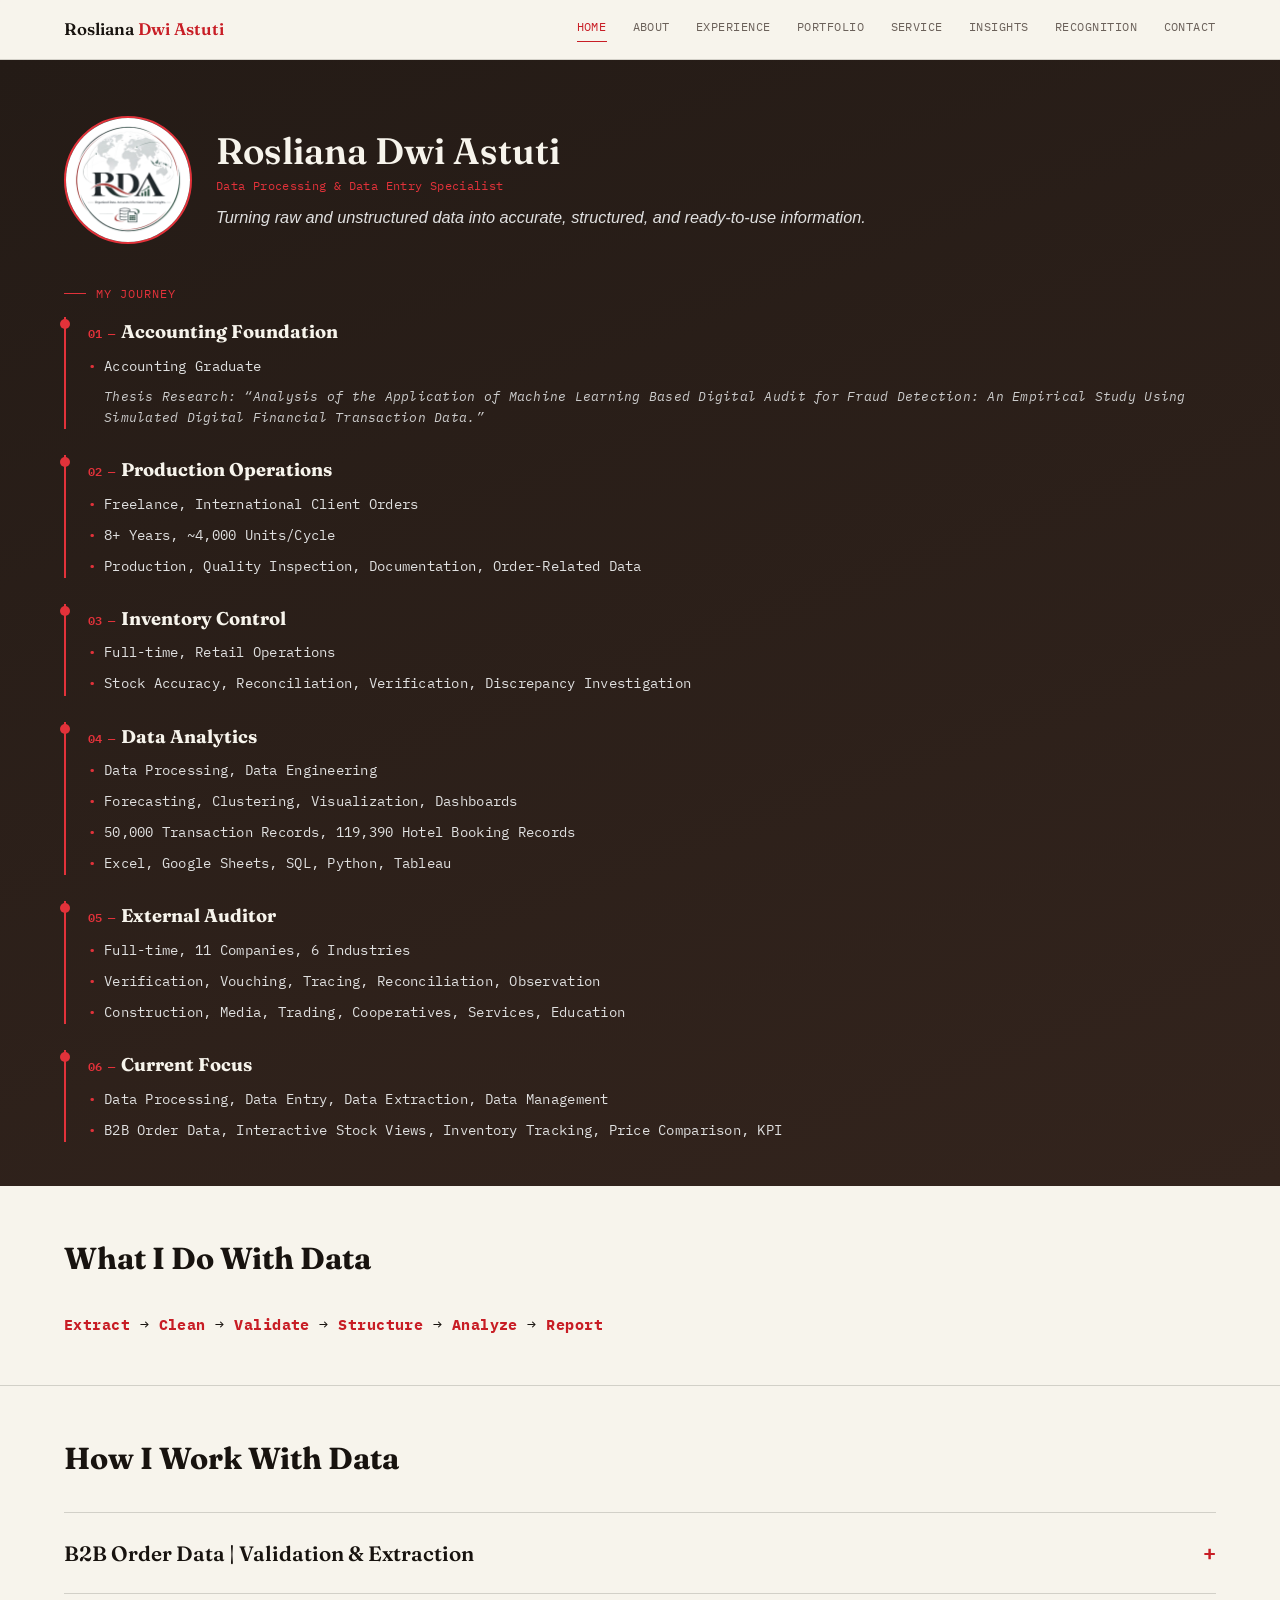
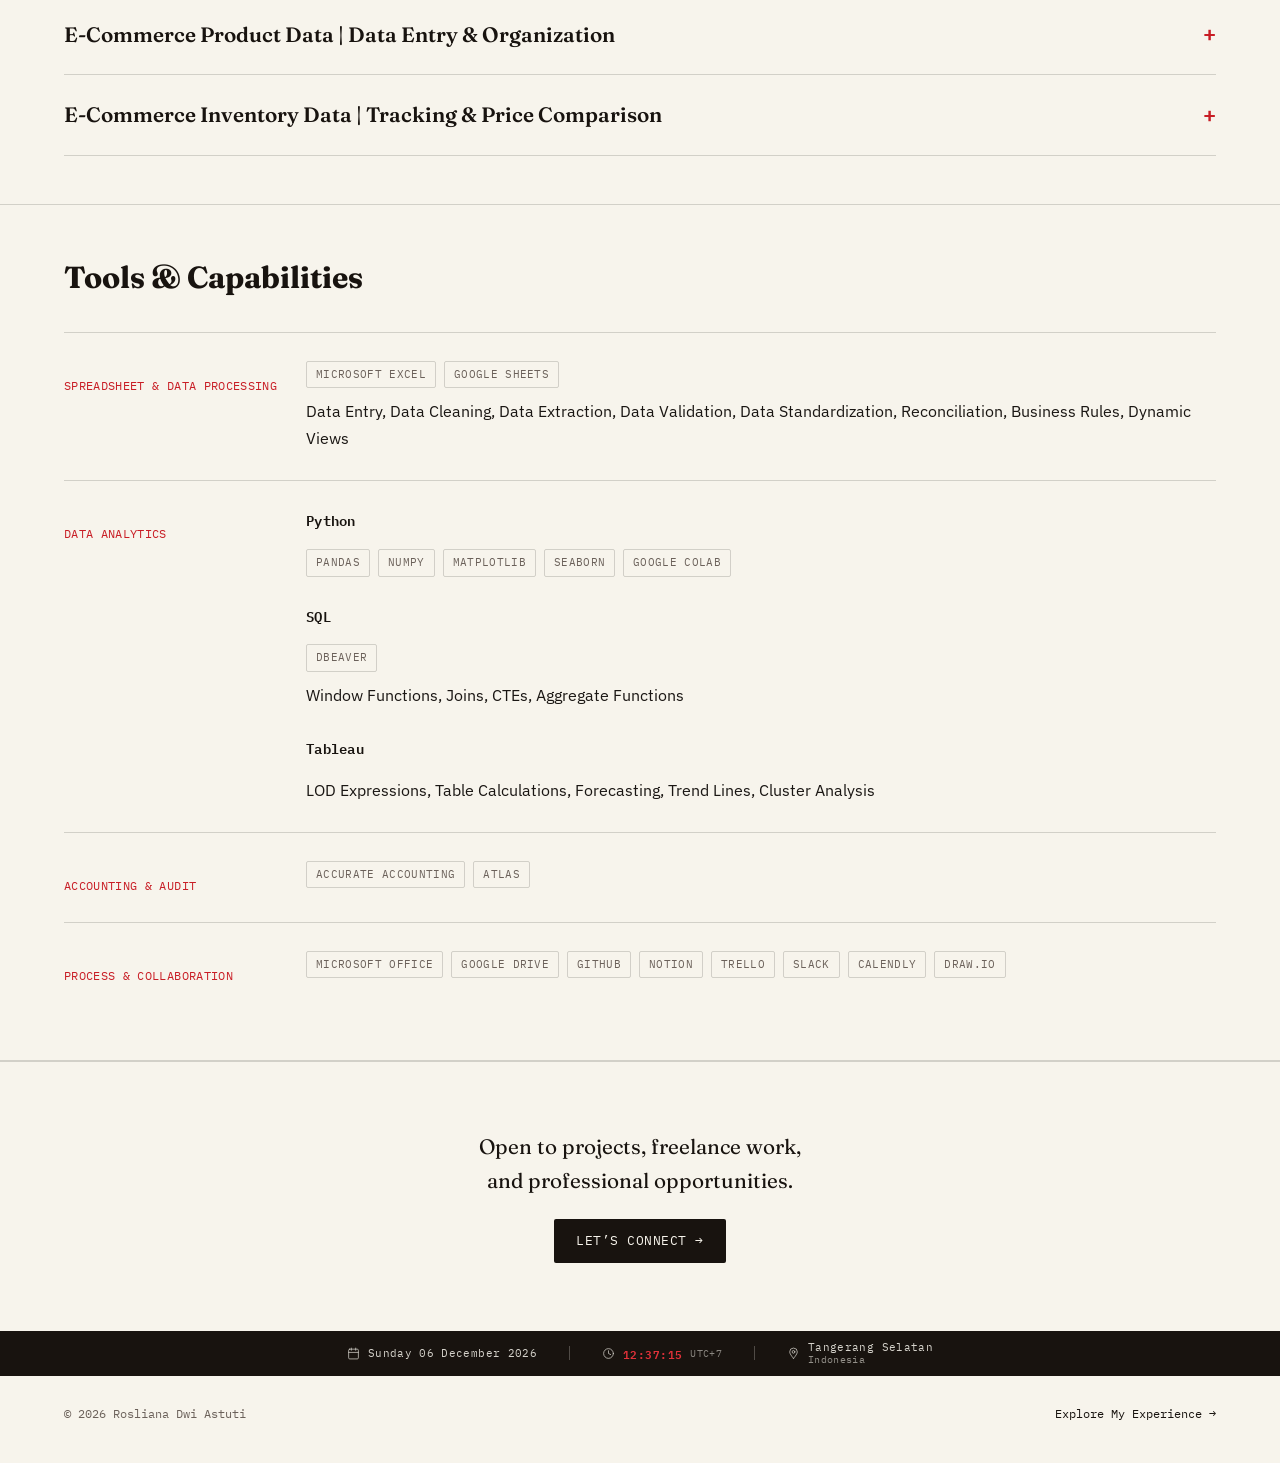
==== commit ff54d891: "Update index.html" ====
--- a/index.html
+++ b/index.html
@@ -289,8 +289,7 @@
   <div class="wrap foot-inner">
     <div class="copy">&copy; 2026 Rosliana Dwi Astuti</div>
     <div class="foot-links">
-      <a href="experience.html">Experience</a>
-      <a href="portfolio.html">Portfolio</a>
+      <a href="experience.html">Explore My Experience &rarr;</a>
     </div>
   </div>
 </footer>
--- a/style.css
+++ b/style.css
@@ -929,6 +929,13 @@
   color: var(--slate);
   margin: -8px 0 0;
 }
+/* Inside a card-style accordion (not accordion-top), give the
+   subtitle the same left/right padding as the summary and body
+   so the whole card lines up on one consistent edge. */
+.accordion:not(.accordion-top) > .project-sub {
+  padding: 0 20px;
+  margin-top: -6px;
+}
 
 /* Homepage-only overrides: wide, left-aligned copy, no narrow
    justified columns inside expanded rows; tighter section rhythm
@@ -996,6 +1003,66 @@
 }
 
 /* ============================================================
+   Experience page — filter pills, numbered entries, group labels
+   ============================================================ */
+
+.filter-row {
+  display: flex;
+  gap: 10px;
+  flex-wrap: wrap;
+  margin: 26px 0 38px;
+}
+.filter-btn {
+  font-family: var(--font-mono);
+  font-size: 0.74rem;
+  letter-spacing: 0.04em;
+  text-transform: uppercase;
+  padding: 8px 16px;
+  border: 1px solid var(--line);
+  background: transparent;
+  color: var(--slate);
+  border-radius: 2px;
+  cursor: pointer;
+  transition: border-color 0.15s ease, color 0.15s ease, background 0.15s ease;
+}
+.filter-btn:hover { border-color: var(--teal); color: var(--teal); }
+.filter-btn.active { background: var(--navy); border-color: var(--navy); color: var(--paper); }
+
+/* Small numeral prefix for accordion-top summaries (01, 02, 03...) */
+.entry-num {
+  font-family: var(--font-mono);
+  font-size: 0.85rem;
+  font-weight: 600;
+  color: var(--teal);
+  margin-right: 10px;
+}
+
+/* Sub-category label inside a section, e.g. "01 — Excel & Data Operations" */
+.group-heading {
+  font-family: var(--font-display);
+  font-size: 1.1rem;
+  font-weight: 600;
+  color: var(--navy);
+  margin: 40px 0 14px;
+}
+.group-heading:first-of-type { margin-top: 0; }
+.group-heading .entry-num { color: var(--teal); }
+
+/* Small, non-raw-URL evidence link ("Project Files →") */
+.evidence-link {
+  display: inline-block;
+  font-family: var(--font-mono);
+  font-size: 0.78rem;
+  text-transform: uppercase;
+  letter-spacing: 0.04em;
+  color: var(--teal);
+  text-decoration: none;
+  border-bottom: 1px solid var(--teal);
+  padding-bottom: 2px;
+  margin: 2px 0 0;
+}
+
+/* ============================================================
    Portfolio page — flat, title-first index
    Scoped additions only; nothing above this line was changed,
    so every other page keeps its current look untouched.
